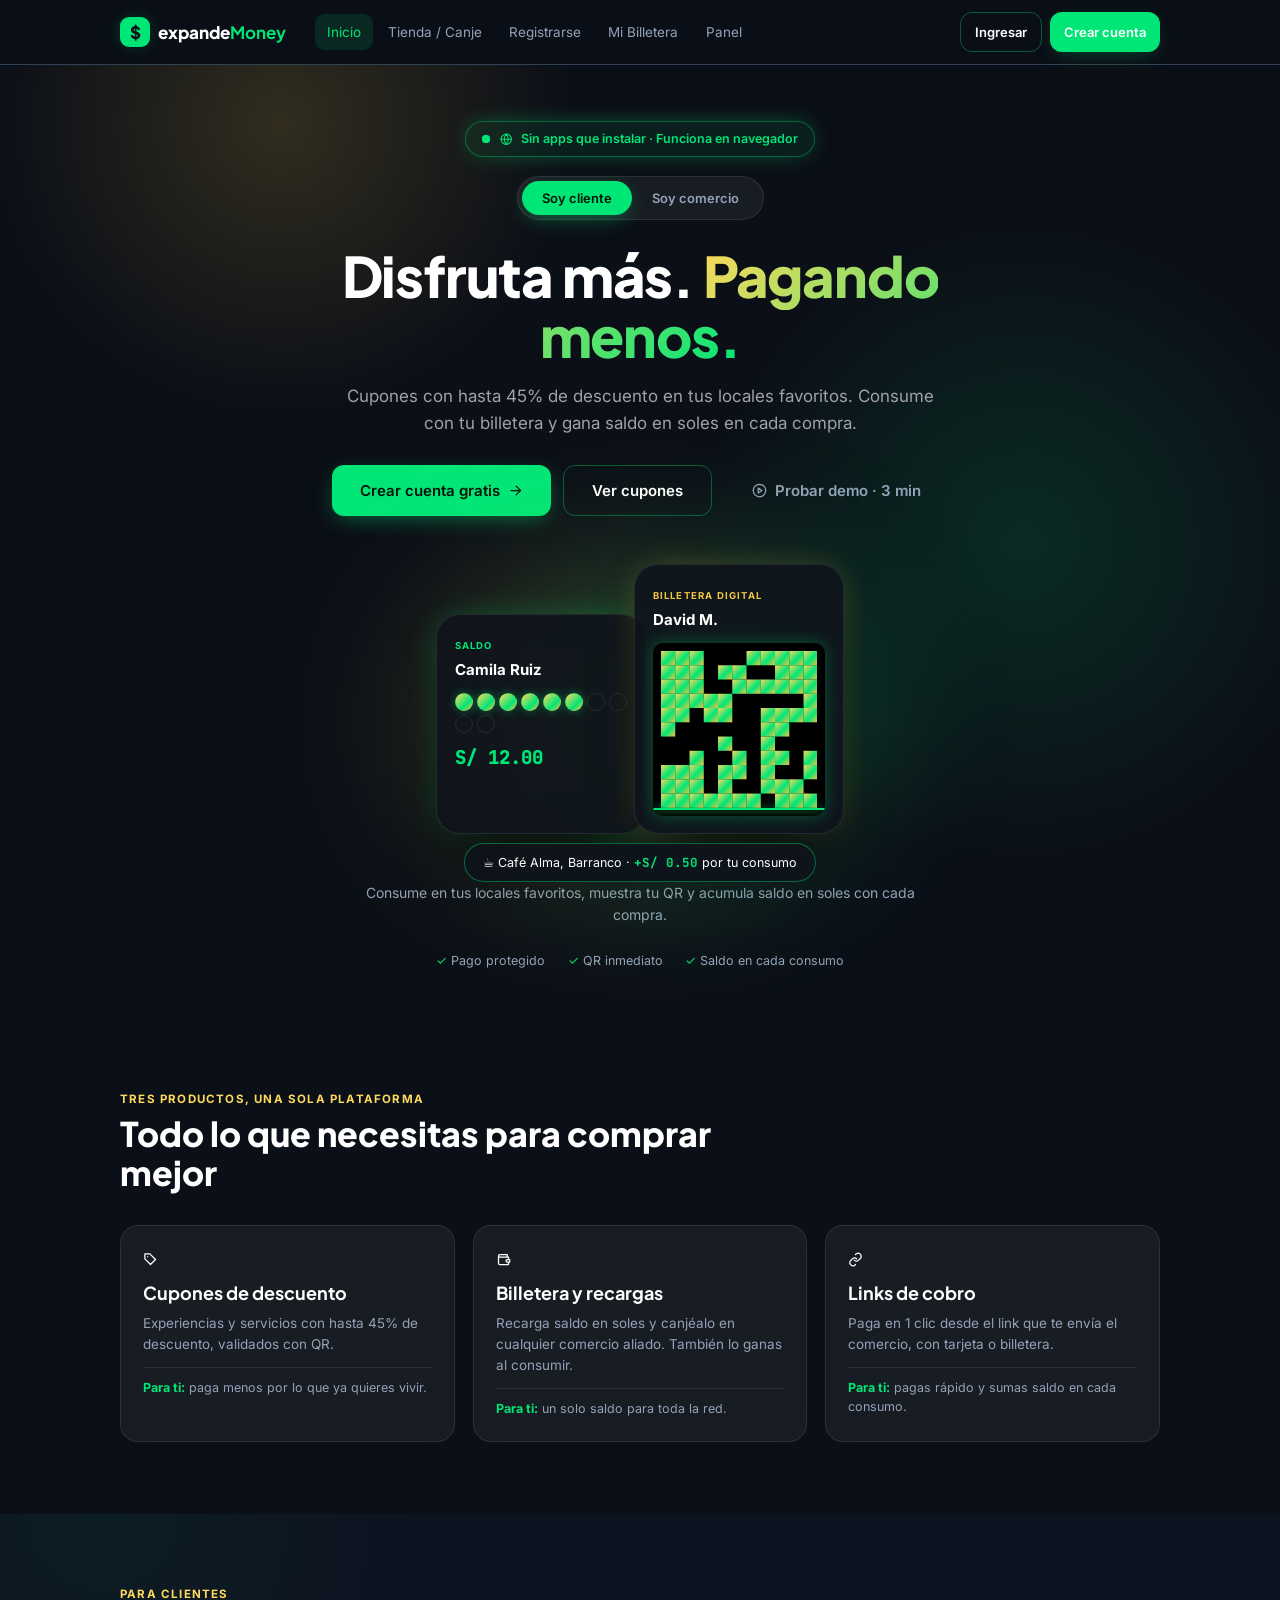
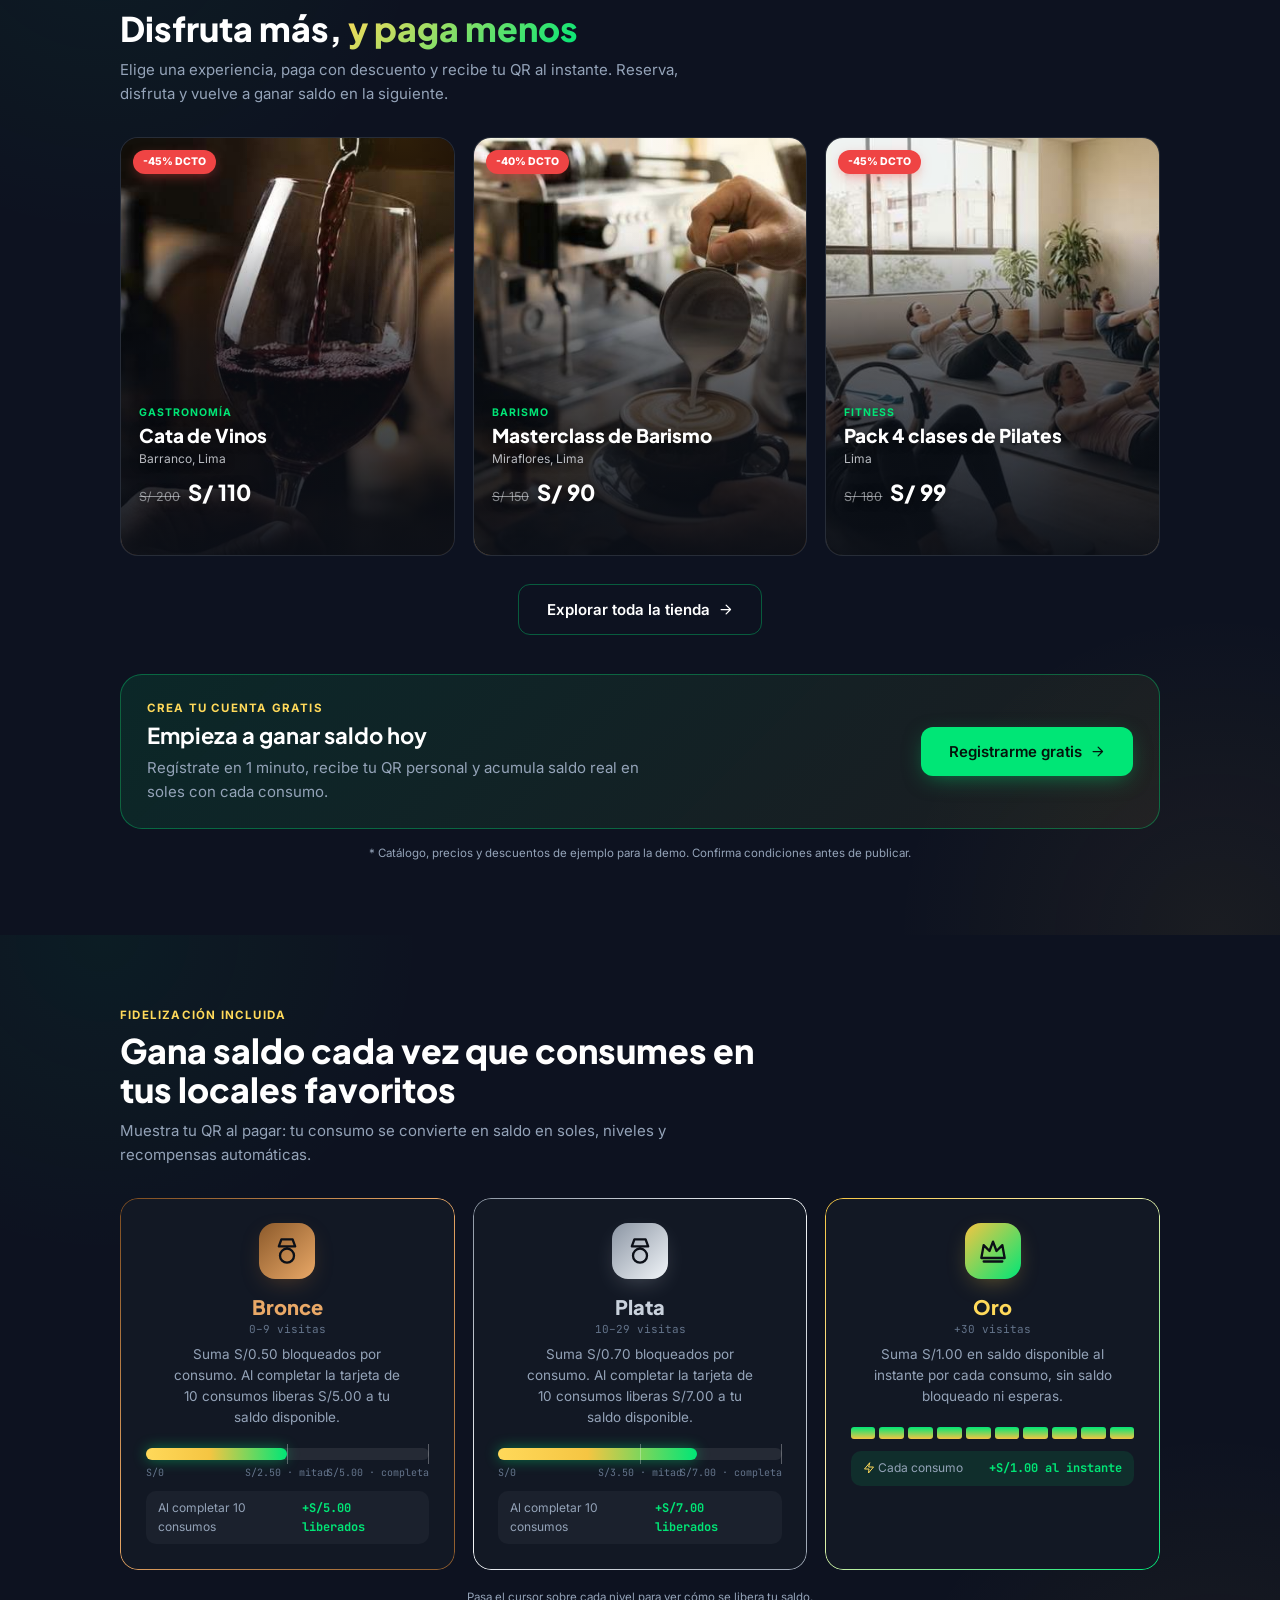
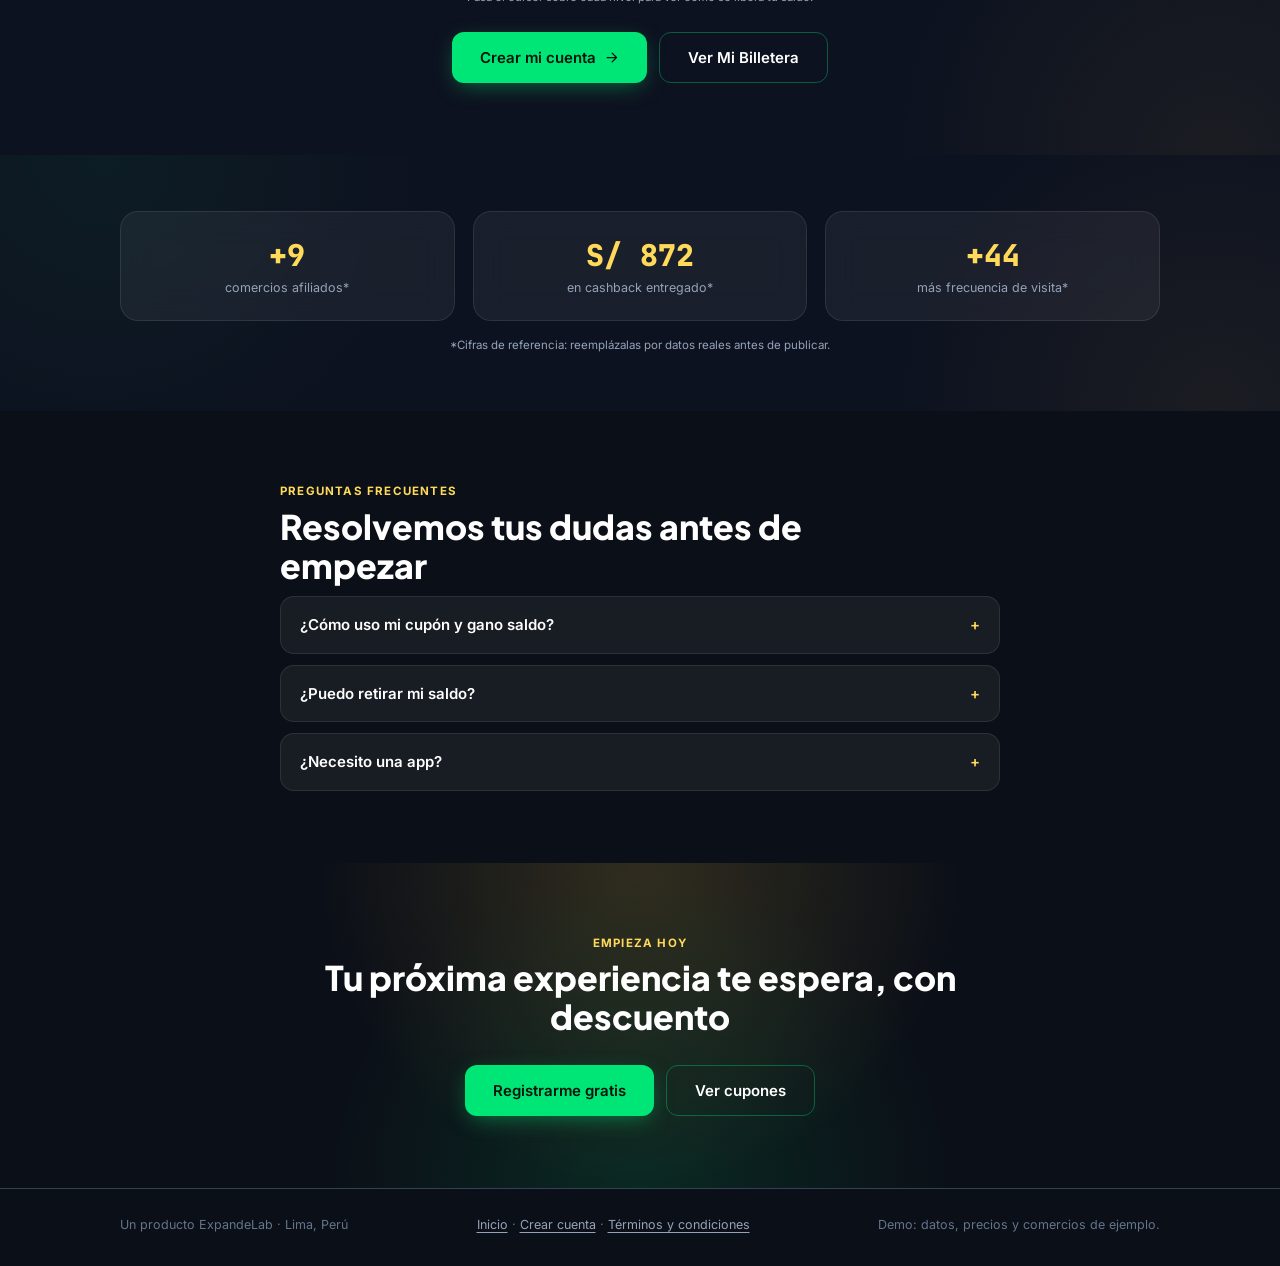
==== index.html @ 9ebb8d2f "index.html" ====
<!DOCTYPE html>
<html lang="es">
<head>
<meta charset="UTF-8"><meta name="viewport" content="width=device-width, initial-scale=1.0"><title>expandeMoney &#x2014; Plata real en soles, no puntos que se olvidan</title><meta name="description" content="Cupones con descuento, saldo real en soles y links de cobro. Crea tu cuenta gratis y funciona desde tu navegador."><meta name="theme-color" content="#0b0f17"><meta name="color-scheme" content="dark"><link rel="icon" href="data:image/svg+xml,%3Csvg xmlns=%27http://www.w3.org/2000/svg%27 viewBox=%270 0 32 32%27%3E%3Crect width=%2732%27 height=%2732%27 rx=%278%27 fill=%27%2300e676%27/%3E%3Ctext x=%2716%27 y=%2722.5%27 font-size=%2719%27 font-weight=%27800%27 text-anchor=%27middle%27 fill=%27%230b0f17%27 font-family=%27Arial,sans-serif%27%3E%24%3C/text%3E%3C/svg%3E"><link rel="preconnect" href="https://fonts.googleapis.com"><link rel="preconnect" href="https://fonts.gstatic.com" crossorigin><link href="https://fonts.googleapis.com/css2?family=Inter:wght@400;500;600;700&family=JetBrains+Mono:wght@500;700;800&family=Plus+Jakarta+Sans:wght@700;800&display=swap" rel="stylesheet"><style>/* expandeMoney \B7  estilos compartidos (tokens, navegaci\F3 n, componentes, modal) */
:root{
  --bg:#0b0f17;--bg-alt:#0d1220;--surface:#121824;--slate:#1e293b;--bd:#334155;
  --em:#00e676;--em-d:#00c764;--em-soft:rgba(0,230,118,.12);--em-glow:rgba(0,230,118,.35);
  --gold:#F5C542;--gold-b:#FFD95A;
  --text:#ffffff;--dim:#94a3b8;--faint:#64748b;--err:#ff6b6b;
  --r-md:12px;--r-lg:18px;--pill:999px;
}
*,*::before,*::after{box-sizing:border-box;margin:0;padding:0}
html{scroll-behavior:smooth;-webkit-text-size-adjust:100%}
body.em{background:var(--bg);color:var(--text);font:15px/1.55 'Inter',system-ui,sans-serif;-webkit-font-smoothing:antialiased;overflow-x:hidden;min-height:100vh}
.em a{color:inherit;text-decoration:none}
.em button{font:inherit;color:inherit}
.em h1,.em h2,.em h3{font-family:'Plus Jakarta Sans','Inter',sans-serif}
.mono{font-family:'JetBrains Mono',ui-monospace,monospace}
.wrap{max-width:1180px;margin:0 auto;padding:0 1.25rem}
.i{width:1em;height:1em;stroke:currentColor;fill:none;stroke-width:2;stroke-linecap:round;stroke-linejoin:round;vertical-align:-.14em;flex:none}
.emc{color:var(--em)}
.sr{position:absolute;width:1px;height:1px;overflow:hidden;clip:rect(0 0 0 0);white-space:nowrap}
.em :focus-visible{outline:2px solid var(--em);outline-offset:2px}

/* ===== NAV COMPARTIDA ===== */
.enav{position:sticky;top:0;z-index:40;background:rgba(11,15,23,.88);backdrop-filter:blur(14px);-webkit-backdrop-filter:blur(14px);border-bottom:1px solid var(--bd)}
.enav .wrap{display:flex;align-items:center;gap:1.2rem;min-height:64px}
.logo{display:flex;align-items:center;gap:8px;font:800 17px 'Plus Jakarta Sans',sans-serif;white-space:nowrap}
.logo i{width:30px;height:30px;border-radius:9px;background:var(--em);display:grid;place-items:center;color:var(--bg);font-style:normal;box-shadow:0 0 18px -4px var(--em-glow)}
.logo b{color:var(--em)}
.enl{display:flex;gap:.2rem;margin-left:.6rem}
.enl a{padding:8px 12px;border-radius:10px;font-size:13.5px;color:var(--dim);transition:color .2s,background .2s;white-space:nowrap}
.enl a:hover{color:var(--text);background:rgba(255,255,255,.05)}
.enl a[aria-current=page]{color:var(--em);background:var(--em-soft)}
.eauth{margin-left:auto;display:flex;align-items:center;gap:.5rem}
.walchip{display:flex;flex-direction:column;border:1px solid var(--bd);background:var(--surface);border-radius:12px;padding:4px 12px;line-height:1.15;transition:border-color .2s}
.walchip:hover{border-color:var(--em)}
.walchip small{font-size:9.5px;letter-spacing:.7px;text-transform:uppercase;color:var(--dim);font-weight:600}
.walchip b{font:800 14px 'JetBrains Mono',monospace;color:var(--em)}
.burger{display:none;width:44px;height:44px;border-radius:12px;border:1px solid var(--bd);background:var(--surface);cursor:pointer;place-items:center;color:var(--text)}
.burger .i{font-size:20px}
.eauth .btn.sm{min-height:40px;padding:8px 14px;font-size:13px}
@media(max-width:900px){
  .enav .wrap{gap:.6rem}
  .burger{display:grid;order:3}
  .eauth{order:2}
  .enl{display:none;position:absolute;left:0;right:0;top:100%;flex-direction:column;gap:.2rem;margin:0;padding:.6rem 1rem 1rem;background:rgba(11,15,23,.98);border-bottom:1px solid var(--bd)}
  .enav.open .enl{display:flex}
  .enl a{padding:14px 12px;font-size:15px;min-height:48px;display:flex;align-items:center}
}
@media(max-width:520px){.eauth a.btn{display:none}.walchip small{display:none}}

/* ===== BOTONES / FORMS ===== */
.btn{position:relative;display:inline-flex;align-items:center;justify-content:center;gap:8px;border:0;border-radius:var(--r-md);padding:12px 20px;font:600 14px 'Inter',sans-serif;cursor:pointer;transition:transform .2s,background .2s,box-shadow .2s,border-color .2s;text-align:center;min-height:46px;white-space:nowrap}
.btn-e{background:var(--em);color:#04130b;box-shadow:0 6px 22px -8px var(--em-glow)}
.btn-e:hover{background:#33ff94;transform:translateY(-1px);box-shadow:0 10px 30px -8px var(--em-glow),0 0 0 1px rgba(0,230,118,.5)}
.btn-o{background:transparent;color:var(--text);border:1px solid var(--bd)}
.btn-o:hover{border-color:var(--em);color:var(--em)}
.btn-l{background:var(--slate);color:var(--dim);border:1px dashed var(--bd)}
.btn-l:hover{color:var(--text)}
.btn[disabled]{opacity:.6;cursor:not-allowed;transform:none}
.chip{flex:none;display:inline-flex;align-items:center;gap:7px;border:1px solid var(--bd);background:var(--surface);color:var(--dim);border-radius:var(--pill);padding:9px 15px;font:600 13px 'Inter',sans-serif;cursor:pointer;transition:all .2s;min-height:40px;white-space:nowrap}
.chip:hover{color:var(--text);border-color:var(--faint)}
.chip.on{background:var(--em);border-color:var(--em);color:#04130b;box-shadow:0 0 22px -6px var(--em-glow)}
.minp{width:100%;background:rgba(255,255,255,.045);border:1px solid var(--bd);color:var(--text);border-radius:var(--r-md);padding:13px 14px;font:16px 'Inter',sans-serif;min-height:48px;transition:border-color .2s,box-shadow .2s,background .2s;color-scheme:dark}
.minp::placeholder{color:var(--faint)}
.minp:hover{border-color:var(--faint)}
.minp:focus{outline:none;border-color:var(--em);box-shadow:0 0 0 3px rgba(0,230,118,.16);background:rgba(255,255,255,.07)}
select.minp{appearance:none;-webkit-appearance:none;padding-right:30px;background-image:linear-gradient(45deg,transparent 50%,var(--dim) 50%),linear-gradient(135deg,var(--dim) 50%,transparent 50%);background-position:calc(100% - 17px) 20px,calc(100% - 12px) 20px;background-size:5px 5px;background-repeat:no-repeat}
select.minp option{background:#121824;color:#fff}
input[type=date].minp{display:block;min-width:0;text-align:left;appearance:none;-webkit-appearance:none}
.fl{display:grid;gap:6px;margin-top:.9rem}.fl>label,.fl>.lb{font-size:12.5px;font-weight:600}
.fl>label i,.fl>.lb i{font-style:normal;color:var(--faint);font-weight:500}
.fl.bad .minp{border-color:var(--err);box-shadow:0 0 0 3px rgba(255,107,107,.12)}
.fl.ok .minp{border-color:rgba(0,230,118,.5)}
.err{display:none;color:var(--err);font-size:12px}.fl.bad .err{display:block}
.hintx{font-size:12px;color:var(--faint)}.hintx b{color:var(--em);font-family:'JetBrains Mono',monospace}
.fl.bad .hintx{display:none}
.ph{display:grid;grid-template-columns:auto 1fr;gap:8px}
.pre{display:flex;align-items:center;padding:0 13px;border:1px solid var(--bd);border-radius:var(--r-md);background:rgba(255,255,255,.03);color:var(--dim);font:600 14px 'JetBrains Mono',monospace;min-height:48px}
.docrow{display:grid;grid-template-columns:132px 1fr;gap:8px}
.ferr{color:var(--err);font-size:12.5px;min-height:18px;margin-top:6px}
.chk{display:flex;gap:10px;align-items:flex-start;font-size:12.5px;color:var(--dim);cursor:pointer;margin-top:1rem}
.chk input{appearance:none;-webkit-appearance:none;flex:none;width:22px;height:22px;border:1px solid var(--faint);border-radius:6px;background:rgba(255,255,255,.04);display:grid;place-items:center;cursor:pointer;transition:all .2s}
.chk input:checked{background:var(--em);border-color:var(--em)}
.chk input:checked::after{content:"";width:5px;height:10px;border:solid #04130b;border-width:0 2px 2px 0;transform:rotate(45deg) translate(-1px,-1px)}
.fl.bad .chk{color:var(--err)}
.lnk{color:var(--em);text-decoration:underline;text-underline-offset:2px;background:none;border:0;cursor:pointer;font:inherit}
.fine{font-size:11.5px;color:var(--faint);text-align:center;margin-top:.7rem}
.draft{font-size:11.5px;color:#fcd34d;border:1px solid rgba(252,211,77,.35);border-radius:10px;padding:7px 10px;margin-top:.5rem;background:rgba(252,211,77,.06)}

/* ===== OVERLAY / MODAL / TOAST ===== */
.scrim{position:fixed;inset:0;background:rgba(5,8,13,.72);backdrop-filter:blur(3px);-webkit-backdrop-filter:blur(3px);z-index:50;opacity:0;pointer-events:none;transition:opacity .25s}
.scrim.on{opacity:1;pointer-events:auto}
.modal{position:fixed;left:50%;top:50%;transform:translate(-50%,-46%) scale(.97);width:min(480px,calc(100vw - 24px));max-height:calc(100vh - 24px);overflow-y:auto;background:var(--surface);border:1px solid var(--bd);border-radius:22px;z-index:70;opacity:0;pointer-events:none;transition:all .28s cubic-bezier(.2,.9,.3,1);box-shadow:0 40px 90px -30px #000,0 0 70px -34px var(--em-glow);color:var(--text)}
.modal.on{opacity:1;pointer-events:auto;transform:translate(-50%,-50%)}
.mh{display:flex;gap:12px;align-items:flex-start;padding:1.2rem 1.3rem .6rem}
.mh h2{font-size:19px;line-height:1.25}.mh small{color:var(--dim);font-size:12.5px;display:block;margin-top:3px}
.mh .x{margin-left:auto;flex:none}
.mb{padding:.4rem 1.3rem 1.3rem}.mb>.btn{width:100%;margin-top:1rem}
.x{width:40px;height:40px;border-radius:50%;border:1px solid var(--bd);background:var(--slate);color:var(--dim);display:grid;place-items:center;cursor:pointer;font-size:18px}
.x:hover{color:var(--text);border-color:var(--faint)}
.sum{border:1px solid var(--bd);border-radius:14px;overflow:hidden;margin-top:.6rem}
.sum div{display:flex;justify-content:space-between;gap:1rem;padding:10px 14px;font-size:14px;color:var(--dim)}
.sum div+div{border-top:1px solid var(--bd)}
.sum b{color:var(--text);font-family:'JetBrains Mono',monospace;font-weight:700}
.sum .save,.sum .save b{color:var(--em)}
.sum .tot{background:var(--em-soft);color:var(--text);font-weight:600}
.nb{display:flex;gap:10px;align-items:flex-start;border:1px solid rgba(0,230,118,.3);background:var(--em-soft);border-radius:12px;padding:10px 12px;font-size:12.5px;color:var(--dim);margin-top:.4rem}
.nb .i{color:var(--em);font-size:17px;margin-top:1px}.nb b{color:var(--text)}
.amts{display:grid;grid-template-columns:repeat(4,1fr);gap:.5rem;margin-top:.5rem}
.amts button{border:1px solid var(--bd);background:var(--bg);color:var(--text);border-radius:var(--r-md);padding:11px 4px;font:700 14px 'JetBrains Mono',monospace;cursor:pointer;min-height:46px;transition:all .2s}
.amts button:hover{border-color:var(--faint)}
.amts button.on{border-color:var(--em);background:var(--em-soft);color:var(--em);box-shadow:0 0 20px -8px var(--em-glow)}
.pms{display:grid;gap:.5rem;margin-top:.5rem}
.pm{display:flex;align-items:center;gap:12px;border:1px solid var(--bd);background:var(--bg);border-radius:var(--r-md);padding:11px 14px;cursor:pointer;font-size:14px;min-height:48px;transition:border-color .2s}
.pm:hover{border-color:var(--faint)}.pm:has(input:checked){border-color:var(--em);background:var(--em-soft)}
.pm input{accent-color:var(--em);width:18px;height:18px}.pm small{display:block;color:var(--dim);font-size:11.5px}
.tc{max-height:46vh;overflow-y:auto;border:1px solid var(--bd);border-radius:14px;padding:.2rem 1rem 1rem;background:var(--bg);margin-top:.5rem;-webkit-overflow-scrolling:touch;overscroll-behavior:contain}
.tc h3{font-size:14px;margin-top:1rem}.tc p{font-size:13px;color:var(--dim);margin-top:4px;line-height:1.55}
.okv{text-align:center}
.okv .ck{width:56px;height:56px;border-radius:50%;background:var(--em);color:#04130b;display:grid;place-items:center;margin:.4rem auto 10px;font-size:28px;box-shadow:0 0 0 9px rgba(0,230,118,.12),0 0 40px -6px var(--em-glow)}
.okv .qq{width:150px;height:150px;background:#fff;border-radius:14px;padding:9px;margin:1rem auto .4rem}.okv .qq svg{width:100%;height:100%;display:block}
.okv .code{font:800 17px 'JetBrains Mono',monospace;letter-spacing:1.5px;color:var(--em)}
.okv .two{display:grid;grid-template-columns:1fr 1fr;gap:.6rem;margin-top:1rem}.okv .two .btn{margin-top:0;width:100%}
#toast{position:fixed;left:50%;bottom:calc(20px + env(safe-area-inset-bottom));transform:translate(-50%,30px);opacity:0;pointer-events:none;z-index:90;background:var(--surface);border:1px solid rgba(0,230,118,.45);border-radius:18px;padding:11px 18px;font-size:13px;width:max-content;max-width:calc(100vw - 32px);transition:all .3s;text-align:center;box-shadow:0 10px 40px -10px rgba(0,0,0,.8),0 0 30px -12px var(--em-glow);color:var(--text)}
#toast.show{opacity:1;transform:translate(-50%,0)}
#tip{position:fixed;z-index:95;pointer-events:none;background:#0b0f17;border:1px solid var(--bd);border-radius:10px;padding:8px 11px;font-size:12px;color:var(--dim);max-width:240px;opacity:0;transition:opacity .15s;box-shadow:0 10px 30px -10px #000}
#tip.on{opacity:1}
.efoot{border-top:1px solid var(--bd);padding:1.6rem 0 2rem;color:var(--faint);font-size:12.5px}
.efoot .wrap{display:flex;justify-content:space-between;gap:1rem;flex-wrap:wrap}
.efoot a{color:var(--dim);text-decoration:underline;text-underline-offset:3px}.efoot a:hover{color:var(--em)}
.bump{animation:bump .5s}@keyframes bump{40%{transform:scale(1.12)}}
@media(max-width:560px){
  .wrap{padding:0 1rem}
  .modal{top:auto;bottom:0;left:0;width:100%;max-height:92dvh;border-radius:22px 22px 0 0;transform:translateY(40px)}.modal.on{transform:none}
  #toast{bottom:auto;top:calc(14px + env(safe-area-inset-top));transform:translate(-50%,-30px)}#toast.show{transform:translate(-50%,0)}
  .okv .two{grid-template-columns:1fr}
}
@media(prefers-reduced-motion:reduce){*,*::before,*::after{animation:none!important;transition:none!important}html{scroll-behavior:auto}}
</style>
<script>document.documentElement.className+=" js";addEventListener("error",function(){document.documentElement.classList.remove("js")});</script>
<noscript><style>.rv{opacity:1!important;transform:none!important}.pfill[data-w="50"]{width:50%}.pfill[data-w="70"]{width:70%}.ticks i{transform:none!important}</style></noscript>
<style>
:root{--card:rgba(255,255,255,.055);--line:rgba(255,255,255,.09);--grad:linear-gradient(135deg,var(--gold-b),var(--em));--amber:#fcd34d;--bronze:#E9A867;--silver:#C9D1DC}
body.lp .wrap{max-width:1080px}
.alt{background:radial-gradient(520px circle at 8% 0,rgba(0,230,118,.05),transparent 62%),radial-gradient(520px circle at 95% 100%,rgba(245,197,66,.06),transparent 62%),var(--bg-alt)}
.eyebrow{font-size:11.5px;letter-spacing:1.2px;text-transform:uppercase;color:var(--gold-b);font-weight:700}
h2{font-size:clamp(25px,3.4vw,34px);line-height:1.15;margin-top:6px;max-width:640px;font-weight:800}
.sub{color:var(--dim);margin-top:10px;max-width:600px}
.tg{background:var(--grad);-webkit-background-clip:text;background-clip:text;-webkit-text-fill-color:transparent}
.i{width:1em;height:1em;stroke:currentColor;fill:none;stroke-width:2;stroke-linecap:round;stroke-linejoin:round;vertical-align:-.14em;flex:none}
.hide-c,.hide-m{}
body[data-aud="c"] .m-only,body[data-aud="m"] .c-only{display:none!important}
/* hero */
.hero{padding:3.5rem 0 3rem;text-align:center;background:radial-gradient(480px circle at 22% 6%,rgba(245,197,66,.16),transparent 60%),radial-gradient(540px circle at 80% 50%,rgba(0,230,118,.13),transparent 60%);overflow:hidden}
.dyn{display:inline-flex;align-items:center;gap:10px;height:36px;padding:0 16px;border:1px solid rgba(0,230,118,.35);background:rgba(0,230,118,.08);border-radius:var(--pill);color:var(--em);font-size:12.5px;font-weight:600;margin-bottom:1.2rem;box-shadow:0 0 24px -8px rgba(0,230,118,.6);overflow:hidden}
.dyn span.t{display:inline-flex;align-items:center;gap:8px;transition:transform .3s,opacity .3s}
.dyn span.t.out{transform:translateY(-12px);opacity:0}
.dot{position:relative;width:8px;height:8px;border-radius:50%;background:var(--em);flex:none}
.dot::after{content:"";position:absolute;inset:0;border-radius:50%;background:var(--em);animation:ping 1.8s cubic-bezier(0,0,.2,1) infinite}
@keyframes ping{0%{transform:scale(1);opacity:.7}100%{transform:scale(2.4);opacity:0}}
.seg{position:relative;display:inline-flex;background:var(--card);border:1px solid var(--line);border-radius:var(--pill);padding:4px;margin-bottom:1.6rem}
.seg button{position:relative;z-index:1;border:0;background:none;color:var(--dim);font:600 13px 'Inter',sans-serif;padding:9px 20px;border-radius:var(--pill);cursor:pointer;transition:color .2s}
.seg button.on{color:#1A1400}
.seg .pill{position:absolute;z-index:0;top:4px;bottom:4px;left:4px;border-radius:var(--pill);background:var(--gold);box-shadow:0 6px 22px -6px rgba(245,197,66,.5);transition:transform .35s cubic-bezier(.2,.9,.3,1),width .35s}
h1{font-size:clamp(34px,5.4vw,56px);line-height:1.07;letter-spacing:-1.2px;max-width:780px;margin:0 auto;font-weight:800}
.hero .lead{color:#A1A1AA;max-width:600px;margin:1.1rem auto 0;font-size:17px}
.swap{transition:opacity .25s,transform .25s}.swap.out{opacity:0;transform:translateY(8px)}
.cta{display:flex;gap:12px;justify-content:center;flex-wrap:wrap;margin-top:1.8rem}
.vis{position:relative;display:flex;justify-content:center;margin-top:3rem;padding-bottom:3rem}
.amb{position:absolute;left:50%;top:6px;width:420px;height:300px;margin-left:-210px;border-radius:50%;filter:blur(80px);background:conic-gradient(from 90deg,rgba(0,230,118,.35),rgba(245,197,66,.25),rgba(0,230,118,.35));animation:spin 28s linear infinite}
@keyframes spin{to{transform:rotate(360deg)}}
.mk{position:relative;z-index:1;width:210px;background:rgba(15,20,28,.9);border:1px solid var(--line);border-radius:24px;padding:1.1rem;text-align:left;animation:flt 7s ease-in-out infinite}
.mk.b{--rot:-4deg;margin-top:50px;margin-right:-12px;box-shadow:0 30px 60px -20px #000,0 0 34px -8px rgba(0,230,118,.4)}
.mk.a{--rot:4deg;animation-delay:.6s;box-shadow:0 30px 60px -20px #000,0 0 34px -8px rgba(245,197,66,.35)}
@keyframes flt{0%,100%{transform:translateY(0) rotate(var(--rot))}50%{transform:translateY(-9px) rotate(var(--rot))}}
.mk small{font-size:9.5px;letter-spacing:1.2px;font-weight:700;color:var(--em);text-transform:uppercase}.mk.a small{color:var(--gold)}
.mk>b{display:block;font-size:15px;margin-top:2px}
.dots{display:flex;gap:4px;flex-wrap:wrap;margin-top:12px}
.dots i{width:18px;height:18px;border-radius:50%;border:1px solid var(--line);transform:scale(0);animation:pop .4s forwards}
.dots i.on{background:linear-gradient(135deg,var(--gold-b),var(--em) 65%,var(--gold));border-color:transparent;box-shadow:0 0 10px rgba(0,230,118,.4)}
@keyframes pop{to{transform:scale(1)}}
.bal{margin-top:12px;font:800 19px 'JetBrains Mono',monospace;color:var(--em)}
.qrbox{position:relative;aspect-ratio:1;background:#000;border-radius:10px;margin-top:12px;padding:8px;box-shadow:0 0 16px rgba(0,230,118,.3);overflow:hidden}
.qrbox svg{width:100%;height:100%;display:block}
.scan{position:absolute;left:0;right:0;height:2px;background:var(--em);box-shadow:0 0 10px var(--em);animation:scanl 3.2s ease-in-out infinite}
@keyframes scanl{0%,100%{top:6%}50%{top:92%}}
.pill-n{position:absolute;z-index:3;bottom:0;left:50%;transform:translateX(-50%);background:rgba(15,20,28,.96);border:1px solid rgba(0,230,118,.4);border-radius:var(--pill);padding:9px 18px;font-size:12.5px;white-space:nowrap;animation:glow 3s ease-in-out infinite}
@keyframes glow{50%{box-shadow:0 0 22px rgba(0,230,118,.45)}}
.chips{display:flex;gap:.5rem 1.4rem;justify-content:center;flex-wrap:wrap;margin-top:1.6rem;font-size:12.5px;color:var(--dim)}
.chips span::before{content:"\2713  ";color:var(--em)}
.caption{max-width:560px;margin:0 auto;color:var(--dim);font-size:14px}
@media(max-width:560px){.mk{width:160px}.pill-n{font-size:11px;padding:8px 12px}}
/* cards */
.g3,.g4,.g2{display:grid;gap:1.1rem;margin-top:2rem}
.g3{grid-template-columns:repeat(3,1fr)}.g4{grid-template-columns:repeat(4,1fr)}.g2{grid-template-columns:1fr 1fr;align-items:start}
@media(max-width:860px){.g3,.g4{grid-template-columns:1fr 1fr}.g2{grid-template-columns:1fr}}
@media(max-width:560px){.g3,.g4{grid-template-columns:1fr}}
.card{background:var(--card);border:1px solid var(--line);border-radius:var(--r-lg);padding:1.4rem;backdrop-filter:blur(16px);-webkit-backdrop-filter:blur(16px);transition:border-color .25s,transform .25s,box-shadow .25s}
a.card:hover,.card.hv:hover{border-color:rgba(0,230,118,.3);transform:translateY(-3px);box-shadow:0 18px 40px -22px rgba(0,230,118,.4)}
.card .ic{font-size:26px;color:var(--gold-b);display:block;margin-bottom:4px}
.card h3{font-size:18px;margin:8px 0 6px}.card p{color:var(--dim);font-size:13.5px}
.wb{margin-top:12px;font-size:12.5px;border-top:1px solid var(--line);padding-top:10px;color:var(--dim)}.wb b{color:var(--em)}.wb b.m{color:var(--gold-b)}
.stat{text-align:center}.stat b{display:block;font:800 30px 'JetBrains Mono',monospace;color:var(--gold-b)}.stat span{font-size:12.5px;color:var(--dim)}
.note{max-width:560px;margin:1rem auto 0;color:var(--dim);font-size:11.5px;text-align:center}
/* tiers */
.tier{position:relative;overflow:hidden;background:var(--surface);border-radius:var(--r-lg);padding:1.6rem;text-align:center;transition:transform .3s,box-shadow .3s;outline:none}
.tier::before{content:"";position:absolute;inset:0;border-radius:inherit;padding:1px;background:var(--ring);-webkit-mask:linear-gradient(#000 0 0) content-box,linear-gradient(#000 0 0);-webkit-mask-composite:xor;mask-composite:exclude;pointer-events:none}
.tier::after{content:"";position:absolute;inset:0;background:radial-gradient(220px circle at var(--mx,50%) var(--my,0),var(--glow),transparent 70%);opacity:0;transition:opacity .3s;pointer-events:none}
.tier:hover,.tier:focus-visible{transform:translateY(-6px);box-shadow:0 18px 50px -18px var(--glow),0 0 28px -8px var(--glow)}
.tier:hover::after,.tier:focus-visible::after{opacity:1}
.tier>*{position:relative;z-index:1}
.tier .medal{width:56px;height:56px;border-radius:16px;margin:0 auto;display:grid;place-items:center;font-size:28px;color:#0b0f17;background:var(--chip);box-shadow:0 8px 24px -8px var(--glow)}
.tier h3{font-size:20px;margin-top:12px;font-weight:800}
.tier .rng{font:11px 'JetBrains Mono',monospace;color:var(--faint)}
.tier p{max-width:240px;margin:8px auto 0;font-size:13.5px;color:var(--dim)}
.tier .pw{margin-top:20px;text-align:left}
.tier .rw{display:flex;justify-content:space-between;align-items:center;margin-top:12px;background:rgba(255,255,255,.04);border-radius:10px;padding:8px 12px;font-size:12px;color:var(--dim)}.tier .rw b{font-family:'JetBrains Mono',monospace;color:var(--em)}
.bronce{--ring:linear-gradient(135deg,#7a4a1f,#E9A867 45%,#8c5a2b);--glow:rgba(205,127,50,.38);--chip:linear-gradient(135deg,#8c5a2b,#E9A867)}.bronce h3{color:var(--bronze)}
.plata{--ring:linear-gradient(135deg,#8b95a3,#F8FAFC 45%,#9aa4b2);--glow:rgba(226,232,240,.3);--chip:linear-gradient(135deg,#8b95a3,#F1F5F9)}.plata h3{color:var(--silver)}
.oro{--ring:linear-gradient(135deg,#F5C542,#FFF2B0 40%,#00e676);--glow:rgba(245,197,66,.42);--chip:linear-gradient(135deg,#F5C542,#00e676)}.oro h3{color:var(--gold-b)}
.oro .rw{background:rgba(0,230,118,.1)}
.ticks{display:flex;gap:4px}.ticks i{flex:1;height:12px;border-radius:3px;background:linear-gradient(0deg,var(--gold),var(--em));transform-origin:bottom;transition:transform .4s}
.js .ticks i{transform:scaleY(0)}
.js .in .ticks i{transform:scaleY(1)}

/* progress */
.pbar{position:relative;height:12px;border-radius:99px;background:rgba(255,255,255,.08)}
.pfill{position:relative;height:100%;width:0;border-radius:99px;overflow:hidden;background:linear-gradient(90deg,var(--gold-b),var(--gold) 45%,var(--em));box-shadow:0 0 14px rgba(0,230,118,.45);transition:width 1s cubic-bezier(.2,.9,.3,1)}
.pfill::after{content:"";position:absolute;inset:0;background:linear-gradient(100deg,transparent,rgba(255,255,255,.4),transparent);transform:translateX(-100%);animation:shim 2.2s infinite}
@keyframes shim{to{transform:translateX(100%)}}
.pbar .m1,.pbar .m2{position:absolute;top:50%;width:1px;height:20px;margin-top:-10px;background:rgba(255,255,255,.3)}.pbar .m1{left:50%}.pbar .m2{right:0}
.plab{display:flex;justify-content:space-between;position:relative;margin-top:6px;font:10px 'JetBrains Mono',monospace;color:var(--faint)}
.plab span:nth-child(2){position:absolute;left:50%;transform:translateX(-50%)}
/* faq */
details{border:1px solid var(--line);border-radius:14px;padding:1rem 1.2rem;margin-top:.7rem;background:var(--card)}
summary{cursor:pointer;font-weight:600;list-style:none}summary::-webkit-details-marker{display:none}
summary::after{content:"+";float:right;color:var(--gold-b);transition:transform .25s;display:inline-block}details[open] summary::after{transform:rotate(45deg)}
details p{color:var(--dim);margin-top:8px;font-size:14px}
.final{text-align:center;background:radial-gradient(520px circle at 50% 0,rgba(245,197,66,.16),transparent 62%),radial-gradient(520px circle at 50% 100%,rgba(0,230,118,.12),transparent 62%)}
.final h2{margin-left:auto;margin-right:auto}
/* ===== Cursor glow dorado tenue ===== */
#glow{position:fixed;left:0;top:0;width:460px;height:460px;margin:-230px 0 0 -230px;border-radius:50%;pointer-events:none;z-index:50;background:radial-gradient(circle,rgba(245,197,66,.11) 0%,rgba(245,197,66,.045) 38%,transparent 68%);mix-blend-mode:screen;opacity:0;transition:opacity .45s;will-change:transform}
#glow.on{opacity:1}
@media(pointer:coarse){#glow{width:280px;height:280px;margin:-140px 0 0 -140px;background:radial-gradient(circle,rgba(245,197,66,.16) 0%,rgba(245,197,66,.06) 40%,transparent 70%)}}
/* ===== Destacados (clientes) ===== */
.feat{display:grid;grid-template-columns:repeat(3,1fr);gap:1.1rem;margin-top:2rem}
.fcard{position:relative;display:block;width:100%;aspect-ratio:4/5;padding:0;border:1px solid var(--line);border-radius:var(--r-lg);overflow:hidden;cursor:pointer;background:var(--surface);color:var(--text);text-align:left;font:inherit;isolation:isolate;transition:transform .35s cubic-bezier(.2,.9,.3,1),border-color .3s,box-shadow .35s}
.fcard img{position:absolute;inset:0;width:100%;height:100%;object-fit:cover;z-index:-2;transition:transform .7s cubic-bezier(.2,.9,.3,1)}
.fcard::before{content:"";position:absolute;inset:0;z-index:-1;background:linear-gradient(180deg,rgba(11,15,23,0) 22%,rgba(11,15,23,.62) 50%,rgba(11,15,23,.96) 100%)}
.fcard::after{content:"";position:absolute;inset:0;z-index:-1;background:radial-gradient(240px circle at 85% 0,rgba(245,197,66,.18),transparent 70%);opacity:.8}
.fcard:hover{transform:translateY(-5px);border-color:rgba(245,197,66,.45);box-shadow:0 22px 50px -22px rgba(245,197,66,.45),0 0 30px -12px rgba(0,230,118,.4)}
.fcard:hover img{transform:scale(1.06)}
.fbd{position:absolute;top:12px;left:12px;background:#ef4444;color:#fff;font-size:10.5px;font-weight:800;border-radius:var(--pill);padding:4px 10px;box-shadow:0 4px 14px -4px rgba(239,68,68,.6)}
.fcap{text-shadow:0 1px 10px rgba(0,0,0,.55);position:absolute;left:0;right:0;bottom:0;padding:1.1rem 1.15rem 1.15rem;display:flex;flex-direction:column;gap:3px}
.fcap small{color:var(--em);font-size:10.5px;font-weight:700;letter-spacing:1px;text-transform:uppercase}
.fcap strong{font:800 19px/1.2 'Plus Jakarta Sans',sans-serif}
.fcap .fm{font-size:12px;color:rgba(234,237,243,.78)}
.fcap .fp{display:flex;align-items:baseline;gap:8px;margin-top:6px}.fcap .fp s{color:rgba(234,237,243,.55);font-size:12.5px}.fcap .fp b{font:800 22px 'Plus Jakarta Sans',sans-serif;color:#fff}
.fcta{display:inline-flex;align-items:center;gap:6px;margin-top:8px;font-size:12.5px;font-weight:700;color:var(--gold-b);opacity:0;transform:translateY(6px);transition:opacity .3s,transform .3s}
.fcard:hover .fcta,.fcard:focus-visible .fcta{opacity:1;transform:none}
.fcard:focus-visible{outline:2px solid rgba(0,230,118,.7);outline-offset:3px}
.explore{display:flex;justify-content:center;margin-top:1.8rem}
.explore .btn .i{transition:transform .3s}.explore .btn[aria-expanded="true"] .i{transform:rotate(180deg)}
.more{display:grid;grid-template-rows:0fr;opacity:0;visibility:hidden;transition:grid-template-rows .55s cubic-bezier(.2,.9,.3,1),opacity .4s,visibility 0s .55s}
.more.open{grid-template-rows:1fr;opacity:1;visibility:visible;transition:grid-template-rows .55s cubic-bezier(.2,.9,.3,1),opacity .5s .08s,visibility 0s}
.more>div{overflow:hidden;min-height:0}
@media(max-width:860px){.feat{grid-template-columns:1fr 1fr}.feat .fcard:last-child{grid-column:1/-1;aspect-ratio:16/9}}
@media(max-width:560px){.feat{grid-template-columns:1fr}.fcard,.feat .fcard:last-child{aspect-ratio:4/3.4}.fcap strong{font-size:18px}}
@media(hover:none){.fcta{opacity:1;transform:none}.fcard:hover{transform:none;box-shadow:none}.fcard:hover img{transform:none}.fcard:active{transform:scale(.985)}}
/* reveal */
.js .rv{opacity:0;transform:translateY(22px);transition:opacity .6s cubic-bezier(.16,1,.3,1),transform .6s cubic-bezier(.16,1,.3,1)}.js .rv.in{opacity:1;transform:none}
@media(prefers-reduced-motion:reduce){*,*::before,*::after{animation-duration:.001ms!important;animation-iteration-count:1!important;transition-duration:.001ms!important}.rv{opacity:1;transform:none}}
/* botones de la landing (emerald como primario) */
.lp .btn{position:relative;overflow:hidden;display:inline-flex;align-items:center;justify-content:center;gap:8px;border:0;border-radius:var(--r-md);padding:12px 22px;font:600 14px 'Inter',sans-serif;cursor:pointer;transition:transform .2s,background .2s,box-shadow .2s;text-align:center;min-height:0}
.lp .btn:active{transform:scale(.97)}
.lp .btn-p{background:var(--em);color:#04130b;box-shadow:0 6px 22px -6px rgba(0,230,118,.5)}
.lp .btn-p::before{content:"";position:absolute;inset:0;background:linear-gradient(100deg,transparent,rgba(255,255,255,.45),transparent);transform:translateX(-120%);transition:transform .7s}
.lp .btn-p:hover{background:#33ee91;transform:translateY(-2px);box-shadow:0 10px 30px -6px rgba(0,230,118,.65)}
.lp .btn-p:hover::before{transform:translateX(120%)}
.lp .btn-o{background:transparent;border:1px solid rgba(0,230,118,.35);color:var(--text)}
.lp .btn-o:hover{background:rgba(0,230,118,.08);border-color:rgba(0,230,118,.7);transform:translateY(-2px)}
.lp .btn-g{background:transparent;color:var(--dim)}.lp .btn-g:hover{color:#fff;background:rgba(255,255,255,.05)}
.lp .btn-lg{padding:15px 28px;font-size:15px}
.seg .pill{background:var(--em)!important;box-shadow:0 6px 22px -6px rgba(0,230,118,.5)!important}.seg button.on{color:#04130b}
section{padding:4.5rem 0;scroll-margin-top:72px}
details{border:1px solid var(--line);border-radius:14px;padding:1rem 1.2rem;margin-top:.7rem;background:var(--card)}
.fcard .fcta{color:var(--em)}
.tcard{display:flex;flex-direction:column;gap:6px}.tcard .ic{margin-bottom:0}
.g2b{display:grid;grid-template-columns:1fr 1fr;gap:1.1rem;margin-top:2rem}
@media(max-width:700px){.g2b{grid-template-columns:1fr}section{padding:3.25rem 0}}
.reg{display:flex;gap:1rem;align-items:center;justify-content:space-between;flex-wrap:wrap;border:1px solid rgba(0,230,118,.35);background:linear-gradient(135deg,rgba(0,230,118,.10),rgba(245,197,66,.06));border-radius:22px;padding:1.6rem;margin-top:2.4rem}
.reg h3{font-size:22px;margin-bottom:4px}.reg p{color:var(--dim);max-width:520px}
</style>
</head>
<body class="em lp" data-aud="c">
<svg width="0" height="0" style="position:absolute" aria-hidden="true"><defs><symbol id="i-lock" viewBox="0 0 24 24"><rect x="3" y="11" width="18" height="11" rx="2"/><path d="M7 11V7a5 5 0 0110 0v4"/></symbol><symbol id="i-unlock" viewBox="0 0 24 24"><rect x="3" y="11" width="18" height="11" rx="2"/><path d="M7 11V7a5 5 0 019.9-1"/></symbol><symbol id="i-qr" viewBox="0 0 24 24"><rect x="3" y="3" width="7" height="7" rx="1"/><rect x="14" y="3" width="7" height="7" rx="1"/><rect x="3" y="14" width="7" height="7" rx="1"/><path d="M14 14h3v3h-3zM20 14v3M14 20h3M20 20h1"/></symbol><symbol id="i-search" viewBox="0 0 24 24"><circle cx="11" cy="11" r="7"/><path d="M21 21l-4.3-4.3"/></symbol><symbol id="i-info" viewBox="0 0 24 24"><circle cx="12" cy="12" r="10"/><path d="M12 16v-4M12 8h.01"/></symbol><symbol id="i-store" viewBox="0 0 24 24"><path d="M3 9l1-5h16l1 5M3 9v11h18V9M3 9a3 3 0 006 0 3 3 0 006 0 3 3 0 006 0M9 20v-6h6v6"/></symbol><symbol id="i-wallet" viewBox="0 0 24 24"><path d="M20 12V8H6a2 2 0 010-4h12v4M4 6v12a2 2 0 002 2h14v-4M18 12a2 2 0 000 4h4v-4z"/></symbol><symbol id="i-crown" viewBox="0 0 24 24"><path d="M2 18l2-11 5 5 3-8 3 8 5-5 2 11zM4 21h16"/></symbol><symbol id="i-medal" viewBox="0 0 24 24"><path d="M7.2 2h9.6l2.2 6H5zM12 22a6 6 0 100-12 6 6 0 000 12z"/></symbol><symbol id="i-bolt" viewBox="0 0 24 24"><path d="M13 2L3 14h9l-1 8 10-12h-9z"/></symbol><symbol id="i-x" viewBox="0 0 24 24"><path d="M18 6L6 18M6 6l12 12"/></symbol><symbol id="i-reset" viewBox="0 0 24 24"><path d="M3 12a9 9 0 109-9 9 9 0 00-6.7 3L3 8M3 3v5h5"/></symbol><symbol id="i-shield" viewBox="0 0 24 24"><path d="M12 22s8-4 8-10V5l-8-3-8 3v7c0 6 8 10 8 10z"/></symbol><symbol id="i-globe" viewBox="0 0 24 24"><circle cx="12" cy="12" r="10"/><path d="M2 12h20M12 2a15 15 0 010 20M12 2a15 15 0 000 20"/></symbol><symbol id="i-play" viewBox="0 0 24 24"><circle cx="12" cy="12" r="10"/><path d="M10 8l6 4-6 4z"/></symbol><symbol id="i-pin" viewBox="0 0 24 24"><path d="M20 10c0 6-8 12-8 12S4 16 4 10a8 8 0 0116 0z"/><circle cx="12" cy="10" r="3"/></symbol><symbol id="i-check" viewBox="0 0 24 24"><circle cx="12" cy="12" r="10"/><path d="M8 12l3 3 5-6"/></symbol><symbol id="i-tag" viewBox="0 0 24 24"><path d="M20 12l-8 8-9-9V3h8zM7.5 7.5h.01"/></symbol><symbol id="i-card" viewBox="0 0 24 24"><rect x="2" y="5" width="20" height="14" rx="2"/><path d="M2 10h20"/></symbol><symbol id="i-link" viewBox="0 0 24 24"><path d="M10 13a5 5 0 007 0l3-3a5 5 0 00-7-7l-1 1M14 11a5 5 0 00-7 0l-3 3a5 5 0 007 7l1-1"/></symbol><symbol id="i-users" viewBox="0 0 24 24"><path d="M17 21v-2a4 4 0 00-4-4H5a4 4 0 00-4 4v2M9 11a4 4 0 100-8 4 4 0 000 8zM23 21v-2a4 4 0 00-3-3.9M16 3.1a4 4 0 010 7.8"/></symbol><symbol id="i-repeat" viewBox="0 0 24 24"><path d="M17 1l4 4-4 4M3 11V9a4 4 0 014-4h14M7 23l-4-4 4-4M21 13v2a4 4 0 01-4 4H3"/></symbol><symbol id="i-bell" viewBox="0 0 24 24"><path d="M6 8a6 6 0 0112 0c0 7 3 9 3 9H3s3-2 3-9M10.3 21a1.94 1.94 0 003.4 0"/></symbol><symbol id="i-chev" viewBox="0 0 24 24"><path d="M6 9l6 6 6-6"/></symbol><symbol id="i-arrow" viewBox="0 0 24 24"><path d="M5 12h14M13 5l7 7-7 7"/></symbol><symbol id="i-ticket" viewBox="0 0 24 24"><path d="M2 9a3 3 0 010-6h20v6a3 3 0 000 6v6H2v-6a3 3 0 000-6zM13 5v2M13 17v2M13 11v2"/></symbol><symbol id="i-car" viewBox="0 0 24 24"><path d="M5 17H3v-5l2-5h14l2 5v5h-2M5 17a2 2 0 104 0M15 17a2 2 0 104 0M9 17h6M3 12h18"/></symbol><symbol id="i-laptop" viewBox="0 0 24 24"><rect x="3" y="4" width="18" height="12" rx="2"/><path d="M2 20h20"/></symbol><symbol id="i-star" viewBox="0 0 24 24"><path d="M12 2l3.1 6.3 6.9 1-5 4.9 1.2 6.8-6.2-3.3-6.2 3.3L8 14.2 3 9.3l6.9-1z"/></symbol><symbol id="i-game" viewBox="0 0 24 24"><rect x="2" y="6" width="20" height="12" rx="4"/><path d="M6 12h4M8 10v4M15 11h.01M18 13h.01"/></symbol><symbol id="i-fork" viewBox="0 0 24 24"><path d="M7 2v7a3 3 0 003 3v10M4 2v7M10 2v7M17 22V2c-2 1-4 4-4 8s2 5 4 5"/></symbol><symbol id="i-copy" viewBox="0 0 24 24"><rect x="9" y="9" width="13" height="13" rx="2"/><path d="M5 15H4a2 2 0 01-2-2V4a2 2 0 012-2h9a2 2 0 012 2v1"/></symbol><symbol id="i-menu" viewBox="0 0 24 24"><path d="M3 6h18M3 12h18M3 18h18"/></symbol><symbol id="i-plus" viewBox="0 0 24 24"><path d="M12 5v14M5 12h14"/></symbol><symbol id="i-left" viewBox="0 0 24 24"><path d="M19 12H5M12 19l-7-7 7-7"/></symbol></defs></svg>
<header class="enav"><div class="wrap"><a class="logo" href="index.html"><i>$</i><span>expande<b>Money</b></span></a><nav class="enl" id="enl" aria-label="Principal"><a href="index.html" aria-current="page">Inicio</a><a href="shop.html">Tienda / Canje</a><a href="signup.html">Registrarse</a><a href="dashboard.html">Mi Billetera</a><a href="panel.html">Panel</a></nav><div class="eauth" id="eauth"></div><button class="burger" type="button" aria-expanded="false" aria-controls="enl" aria-label="Abrir men&uacute;"><svg class="i" aria-hidden="true"><use href="#i-menu"/></svg></button></div></header>
<header class="hero">
  <div class="wrap">
    <div class="dyn" aria-live="polite"><span class="dot"></span><span class="t" id="dyn"></span></div>
    <div><div class="seg" role="tablist" id="seg"><span class="pill" id="segpill"></span>
      <button role="tab" class="on" data-aud="c" aria-selected="true">Soy cliente</button>
      <button role="tab" data-aud="m" aria-selected="false">Soy comercio</button></div></div>
    <div class="swap" id="hero-copy">
      <h1 id="h-title"></h1>
      <p class="lead" id="h-sub"></p>
      <div class="cta">
        <a id="h-b1" class="btn btn-p btn-lg"></a>
        <a id="h-b2" class="btn btn-o btn-lg"></a>
        <a href="panel.html" class="btn btn-g btn-lg" data-tip="Demo de 3 minutos: elige un cliente, registra un consumo y mira c&oacute;mo se libera el saldo. Sin instalar nada."><svg class="i" aria-hidden="true"><use href="#i-play"/></svg>Probar demo &middot; 3 min</a>
      </div>
    </div>
    <div class="vis">
      <div class="amb" aria-hidden="true"></div>
      <div class="mk b"><small>Saldo</small><b>Camila Ruiz</b><div class="dots" id="hero-dots"></div><div class="bal" id="hero-bal">S/ 0.00</div></div>
      <div class="mk a"><small>Billetera digital</small><b>David M.</b><div class="qrbox" id="hero-qr"><span class="scan"></span></div></div>
      <div class="pill-n">&#x2615; Caf&eacute; Alma, Barranco &middot; <b class="mono" style="color:var(--em)">+S/ 0.50</b> por tu consumo</div>
    </div>
    <p class="caption"><span class="c-only">Consume en tus locales favoritos, muestra tu QR y acumula saldo en soles con cada compra.</span><span class="m-only">Tus clientes muestran su QR y acumulan saldo en cada compra: vuelven m&aacute;s y tus ventas crecen.</span></p>
    <div class="chips"><span>Pago protegido</span><span>QR inmediato</span><span class="c-only">Saldo en cada consumo</span><span class="m-only">Sin mensualidades</span><span class="m-only">Cobro en 24 h</span></div>
  </div>
</header>

<section id="productos">
  <div class="wrap">
    <div class="eyebrow">Tres productos, una sola plataforma</div>
    <h2><span class="c-only">Todo lo que necesitas para comprar mejor</span><span class="m-only">Todo lo que necesitas para vender m&aacute;s</span></h2>
    <div class="g3">
      <a href="shop.html" class="card rv"><svg class="i" aria-hidden="true"><use href="#i-tag"/></svg><h3>Cupones de descuento</h3><p>Experiencias y servicios con hasta 45% de descuento, validados con QR.</p>
        <div class="wb"><span class="c-only"><b>Para ti:</b> paga menos por lo que ya quieres vivir.</span><span class="m-only"><b class="m">Para tu comercio:</b> llena cupos vac&iacute;os con clientes nuevos.</span></div></a>
      <a href="dashboard.html" class="card rv"><svg class="i" aria-hidden="true"><use href="#i-wallet"/></svg><h3>Billetera y recargas</h3>
        <p class="c-only">Recarga saldo en soles y canj&eacute;alo en cualquier comercio aliado. Tambi&eacute;n lo ganas al consumir.</p><p class="m-only">Tus clientes recargan saldo y lo gastan en tu local: consumo asegurado.</p>
        <div class="wb"><span class="c-only"><b>Para ti:</b> un solo saldo para toda la red.</span><span class="m-only"><b class="m">Para tu comercio:</b> m&aacute;s visitas de clientes con saldo.</span></div></a>
      <a href="panel.html#cobro" class="card rv"><svg class="i" aria-hidden="true"><use href="#i-link"/></svg><h3>Links de cobro</h3>
        <p class="c-only">Paga en 1 clic desde el link que te env&iacute;a el comercio, con tarjeta o billetera.</p><p class="m-only">Cobra por WhatsApp, Instagram o QR sin posnet. Una sola tarifa plana de 5%.</p>
        <div class="wb"><span class="c-only"><b>Para ti:</b> pagas r&aacute;pido y sumas saldo en cada consumo.</span><span class="m-only"><b class="m">Para tu comercio:</b> recibes tu dinero en 24 h, sin retenciones.</span></div></a>
    </div>
  </div>
</section>

<section id="clientes" class="alt c-only">
  <div class="wrap">
    <div class="eyebrow">Para clientes</div>
    <h2>Disfruta m&aacute;s, <span class="tg">y paga menos</span></h2>
    <p class="sub">Elige una experiencia, paga con descuento y recibe tu QR al instante. Reserva, disfruta y vuelve a ganar saldo en la siguiente.</p>
    <div class="feat">
      <a class="fcard rv" href="shop.html" aria-label="Cata de Vinos, 45% de descuento. Ver en la tienda"><img src="[data-uri]" alt="Copa de vino tinto sirvi&eacute;ndose en una bodega con barricas y velas" width="800" height="494" loading="lazy" decoding="async" style="object-position:42% 50%"><span class="fbd">-45% DCTO</span><span class="fcap"><small>Gastronom&iacute;a</small><strong>Cata de Vinos</strong><span class="fm">Barranco, Lima</span><span class="fp"><s>S/ 200</s><b>S/ 110</b></span><span class="fcta">Ver en la tienda <svg class="i" aria-hidden="true"><use href="#i-arrow"/></svg></span></span></a>
      <a class="fcard rv" href="shop.html" aria-label="Masterclass de Barismo, 40% de descuento. Ver en la tienda"><img src="[data-uri]" alt="Barista vertiendo leche para hacer latte art frente a una m&aacute;quina de espresso" width="800" height="492" loading="lazy" decoding="async" style="object-position:62% 50%"><span class="fbd">-40% DCTO</span><span class="fcap"><small>Barismo</small><strong>Masterclass de Barismo</strong><span class="fm">Miraflores, Lima</span><span class="fp"><s>S/ 150</s><b>S/ 90</b></span><span class="fcta">Ver en la tienda <svg class="i" aria-hidden="true"><use href="#i-arrow"/></svg></span></span></a>
      <a class="fcard rv" href="shop.html" aria-label="Pack 4 clases de Pilates, 45% de descuento. Ver en la tienda"><img src="[data-uri]" alt="Clase grupal de pilates con aros en un estudio luminoso con plantas" width="800" height="441" loading="lazy" decoding="async" style="object-position:38% 50%"><span class="fbd">-45% DCTO</span><span class="fcap"><small>Fitness</small><strong>Pack 4 clases de Pilates</strong><span class="fm">Lima</span><span class="fp"><s>S/ 180</s><b>S/ 99</b></span><span class="fcta">Ver en la tienda <svg class="i" aria-hidden="true"><use href="#i-arrow"/></svg></span></span></a>
    </div>
    <div class="explore"><a class="btn btn-o btn-lg" href="shop.html"><span>Explorar toda la tienda</span> <svg class="i" aria-hidden="true"><use href="#i-arrow"/></svg></a></div>
    <div class="reg" id="registro"><div><div class="eyebrow">Crea tu cuenta gratis</div><h3>Empieza a ganar saldo hoy</h3><p>Reg&iacute;strate en 1 minuto, recibe tu QR personal y acumula saldo real en soles con cada consumo.</p></div>
      <a class="btn btn-p btn-lg" href="signup.html">Registrarme gratis <svg class="i" aria-hidden="true"><use href="#i-arrow"/></svg></a></div>
    <p class="note">* Cat&aacute;logo, precios y descuentos de ejemplo para la demo. Confirma condiciones antes de publicar.</p>
  </div>
</section>

<section id="comercios" class="m-only">
  <div class="wrap">
    <div class="eyebrow">Para comercios afiliados</div>
    <h2>M&aacute;s clientes, m&aacute;s ventas y tu plata en 24 horas</h2>
    <p class="sub">Vende cupones, cobra por link y fideliza a cada comprador. Sin posnet, sin mensualidades, sin desarrollo.</p>
    <div class="g4">
      <div class="card rv hv"><svg class="i" aria-hidden="true"><use href="#i-users"/></svg><h3>Clientes nuevos</h3><p>Aparece ante compradores que buscan tu categor&iacute;a.</p></div>
      <div class="card rv hv"><svg class="i" aria-hidden="true"><use href="#i-wallet"/></svg><h3>Flujo de caja</h3><p>Cobra por adelantado con saldo recargado.</p></div>
      <div class="card rv hv"><svg class="i" aria-hidden="true"><use href="#i-repeat"/></svg><h3>Recompra</h3><p>Saldo y niveles hacen que vuelvan.</p></div>
      <div class="card rv hv"><svg class="i" aria-hidden="true"><use href="#i-bolt"/></svg><h3>Cobro simple</h3><p>Un link y el cliente paga en 1 clic.</p></div>
    </div>
    <div class="reg"><div><div class="eyebrow">Panel de comercio</div><h3>Registra consumos y crea tu link de cobro</h3><p>Escanea el QR de tus clientes, valida cupones y simula tu primer cobro con tarifa plana de 5%.</p></div>
      <div style="display:flex;gap:10px;flex-wrap:wrap"><a class="btn btn-p btn-lg" href="panel.html">Abrir panel <svg class="i" aria-hidden="true"><use href="#i-arrow"/></svg></a><a class="btn btn-o btn-lg" href="panel.html#cobro">Link de cobro</a></div></div>
  </div>
</section>

<section id="fidelizacion" class="alt">
  <div class="wrap">
    <div class="eyebrow">Fidelizaci&oacute;n incluida</div>
    <h2><span class="c-only">Gana saldo cada vez que consumes en tus locales favoritos</span><span class="m-only">Cada compra de tu cliente suma y lo trae de vuelta</span></h2>
    <p class="sub c-only">Muestra tu QR al pagar: tu consumo se convierte en saldo en soles, niveles y recompensas autom&aacute;ticas.</p>
    <p class="sub m-only">Todo comprador entra a tu billetera de fidelizaci&oacute;n: saldo en soles, niveles y recompensas autom&aacute;ticas.</p>
    <div class="g3" id="tiers">
      <div class="tier bronce rv" tabindex="0" data-tip="Bronce: cada consumo suma S/0.50 en saldo bloqueado. Al completar la tarjeta de 10 consumos se liberan S/5.00 a tu saldo disponible y la tarjeta se reinicia.">
        <div class="medal"><svg class="i"><use href="#i-medal"/></svg></div><h3>Bronce</h3><div class="rng">0&#x2013;9 visitas</div><p>Suma S/0.50 bloqueados por consumo. Al completar la tarjeta de 10 consumos liberas S/5.00 a tu saldo disponible.</p>
        <div class="pw"><div class="pbar"><div class="pfill" data-w="50"></div><i class="m1"></i><i class="m2"></i></div><div class="plab"><span>S/0</span><span>S/2.50 &#xB7; mitad</span><span>S/5.00 &#xB7; completa</span></div><div class="rw"><span>Al completar 10 consumos</span><b>+S/5.00 liberados</b></div></div></div>
      <div class="tier plata rv" tabindex="0" data-tip="Plata: cada consumo suma S/0.70 en saldo bloqueado. Al completar la tarjeta de 10 consumos se liberan S/7.00 a tu saldo disponible y la tarjeta se reinicia.">
        <div class="medal"><svg class="i"><use href="#i-medal"/></svg></div><h3>Plata</h3><div class="rng">10&#x2013;29 visitas</div><p>Suma S/0.70 bloqueados por consumo. Al completar la tarjeta de 10 consumos liberas S/7.00 a tu saldo disponible.</p>
        <div class="pw"><div class="pbar"><div class="pfill" data-w="70"></div><i class="m1"></i><i class="m2"></i></div><div class="plab"><span>S/0</span><span>S/3.50 &#xB7; mitad</span><span>S/7.00 &#xB7; completa</span></div><div class="rw"><span>Al completar 10 consumos</span><b>+S/7.00 liberados</b></div></div></div>
      <div class="tier oro rv" tabindex="0" data-tip="Oro: no hay tarjeta ni saldo bloqueado. Cada consumo libera S/1.00 disponible al instante, sin esperas.">
        <div class="medal"><svg class="i"><use href="#i-crown"/></svg></div><h3>Oro</h3><div class="rng">+30 visitas</div><p>Suma S/1.00 en saldo disponible al instante por cada consumo, sin saldo bloqueado ni esperas.</p>
        <div class="pw"><div class="ticks"><i></i><i></i><i></i><i></i><i></i><i></i><i></i><i></i><i></i><i></i></div><div class="rw"><span><svg class="i" style="color:var(--gold-b)"><use href="#i-bolt"/></svg> Cada consumo</span><b>+S/1.00 al instante</b></div></div></div>
    </div>
    <p class="note" style="margin-top:1.2rem">Pasa el cursor sobre cada nivel para ver c&oacute;mo se libera tu saldo.</p>
    <div class="cta" style="margin-top:1.6rem"><a class="btn btn-p btn-lg" href="signup.html">Crear mi cuenta <svg class="i" aria-hidden="true"><use href="#i-arrow"/></svg></a><a class="btn btn-o btn-lg" href="dashboard.html">Ver Mi Billetera</a></div>
  </div>
</section>

<section class="alt" style="padding:3.5rem 0">
  <div class="wrap"><div class="g3" style="margin-top:0">
    <div class="card stat"><b data-count="10" data-pre="+">+10</b><span>comercios afiliados*</span></div>
    <div class="card stat"><b data-count="1000" data-pre="S/ ">S/ 1,000</b><span>en cashback entregado*</span></div>
    <div class="card stat"><b data-count="50" data-pre="+" data-suf="%">+50%</b><span>m&aacute;s frecuencia de visita*</span></div></div>
    <p class="note">*Cifras de referencia: reempl&aacute;zalas por datos reales antes de publicar.</p></div>
</section>

<section id="faq">
  <div class="wrap" style="max-width:760px"><div class="eyebrow">Preguntas frecuentes</div><h2>Resolvemos tus dudas antes de empezar</h2>
    <details class="m-only"><summary>&iquest;Cu&aacute;nto cuesta afiliar mi comercio?</summary><p>Sin mensualidades. Solo pagas 5% por transacci&oacute;n cobrada por link o venta de cup&oacute;n.</p></details>
    <details class="m-only"><summary>&iquest;Cu&aacute;ndo recibo mi dinero?</summary><p>Puedes solicitar tus fondos en 24 horas, sin retenciones adicionales.</p></details>
    <details class="m-only"><summary>&iquest;C&oacute;mo valido un cup&oacute;n?</summary><p>El cliente muestra su QR o c&oacute;digo y t&uacute; lo validas desde el celular. No necesitas instalar nada.</p></details>
    <details class="c-only"><summary>&iquest;C&oacute;mo uso mi cup&oacute;n y gano saldo?</summary><p>Muestra tu QR en el local: el comercio lo escanea, valida tu cup&oacute;n y tu consumo suma saldo en soles en tu billetera.</p></details>
    <details class="c-only"><summary>&iquest;Puedo retirar mi saldo?</summary><p>No. El saldo de tu billetera se usa &uacute;nicamente en los comercios aliados y no es retirable. Lo ves completo en los <a href="#" data-terms style="text-decoration:underline">t&eacute;rminos y condiciones</a>.</p></details>
    <details><summary>&iquest;Necesito una app?</summary><p>No. Todo funciona de forma fluida desde el navegador del celular.</p></details>
  </div>
</section>

<section class="final"><div class="wrap"><div class="eyebrow">Empieza hoy</div>
  <h2><span class="c-only">Tu pr&oacute;xima experiencia te espera, con descuento</span><span class="m-only">Empieza a vender m&aacute;s con tu primer link de cobro</span></h2>
  <div class="cta"><a href="signup.html" class="btn btn-p btn-lg c-only">Registrarme gratis</a><a href="shop.html" class="btn btn-o btn-lg c-only">Ver cupones</a><a href="panel.html" class="btn btn-p btn-lg m-only">Abrir panel de comercio</a><a href="signup.html" class="btn btn-o btn-lg m-only">Crear cuenta</a></div></div></section>
<footer class="efoot"><div class="wrap"><span>Un producto ExpandeLab &middot; Lima, Per&uacute;</span><span><a href="index.html">Inicio</a> &middot; <a href="signup.html">Crear cuenta</a> &middot; <a href="#" data-terms>T&eacute;rminos y condiciones</a></span><span>Demo: datos, precios y comercios de ejemplo.</span></div></footer>
<div id="glow" aria-hidden="true"></div>
<script>/* expandeMoney \u00b7 n\u00facleo compartido: estado, reglas, cat\u00e1logo, navegaci\u00f3n y modales (login, recarga, t\u00e9rminos) */
(function(){
"use strict";
const $=(s,r=document)=>r.querySelector(s),$$=(s,r=document)=>[...r.querySelectorAll(s)];
const EM=window.EM={$,$$};
EM.reduce=matchMedia('(prefers-reduced-motion:reduce)').matches;
const reduce=EM.reduce;

/* ---------- utilidades ---------- */
EM.money=n=>'S/ '+(Math.round(n*100)/100).toFixed(2);
EM.norm=s=>String(s).normalize('NFD').replace(/[\u0300-\u036f]/g,'').toLowerCase().trim();
EM.esc=s=>String(s).replace(/[&<>"']/g,c=>({'&':'&amp;','<':'&lt;','>':'&gt;','"':'&quot;',"'":'&#39;'}[c]));
EM.ic=(n,c='')=>`<svg class="i ${c}" aria-hidden="true"><use href="#i-${n}"/></svg>`;
EM.fdate=ts=>new Date(ts).toLocaleDateString('es-PE',{day:'2-digit',month:'short',year:'numeric'});
EM.newCode=()=>'EXP-'+Math.random().toString(36).slice(2,8).toUpperCase();
const {money,esc,ic,fdate}=EM;
EM.qr=function(code){let h=0;for(const c of code)h=(h*131+c.charCodeAt(0))>>>0;let s=h,r='';const n=11,c=100/n;
  for(let y=0;y<n;y++)for(let x=0;x<n;x++){s=(s*1103515245+12345)>>>0;const k=(x<3&&y<3)||(x>n-4&&y<3)||(x<3&&y>n-4);if(k||(s>>16)%2)r+=`<rect x="${x*c}" y="${y*c}" width="${c}" height="${c}"/>`}
  return `<svg viewBox="0 0 100 100" role="img" aria-label="C\u00f3digo QR ${esc(code)}"><g fill="#0b0f17">${r}</g></svg>`};
EM.animNum=function(el,to,bump=true){if(!el)return;const from=parseFloat(el.dataset.v||'0'),t0=performance.now(),d=reduce?0:650;el.dataset.v=to;
  if(bump&&!reduce&&from!==to){el.classList.remove('bump');void el.offsetWidth;el.classList.add('bump')}
  (function step(n){const p=d?Math.min(1,(n-t0)/d):1,e=1-Math.pow(1-p,3);el.textContent=money(from+(to-from)*e);if(p<1)requestAnimationFrame(step)})(t0)};
let tt;EM.toast=function(m){let t=$('#toast');if(!t)return;t.textContent=m;t.classList.add('show');clearTimeout(tt);tt=setTimeout(()=>t.classList.remove('show'),3000)};
let ac;EM.ensureAudio=function(){try{ac=ac||new(window.AudioContext||window.webkitAudioContext)();if(ac.state==='suspended')ac.resume()}catch(e){}};
EM.chime=function(big){if(!EM.S.snd)return;try{EM.ensureAudio();if(!ac)return;(big?[[660,0],[880,.1],[1318.5,.2]]:[[880,0],[1318.5,.1]]).forEach(([f,d])=>{const o=ac.createOscillator(),g=ac.createGain();o.type='sine';o.frequency.value=f;const t=ac.currentTime+d;g.gain.setValueAtTime(0,t);g.gain.linearRampToValueAtTime(.06,t+.02);g.gain.exponentialRampToValueAtTime(.0001,t+.5);o.connect(g);g.connect(ac.destination);o.start(t);o.stop(t+.55)})}catch(e){}};
EM.buzz=n=>{try{navigator.vibrate&&navigator.vibrate(n)}catch(e){}};

/* ---------- reglas (fuente \u00fanica) ---------- */
EM.R={CARD:10,RATE:[.5,.7,1],CAP:.4,MINPCT:.1}; /* RATE: saldo por consumo seg\u00fan nivel (Bronce, Plata, Oro). Bronce/Plata quedan bloqueados hasta completar 10 consumos; Oro es disponible al instante */
EM.r2=n=>Math.round(n*100)/100;
EM.reward=t=>EM.r2(EM.R.CARD*EM.R.RATE[Math.min(t,1)]);
EM.blocked=w=>{const t=EM.tierOf(w.life);return t===2?0:EM.r2(w.visits*EM.R.RATE[t])};
EM.TIERS=['Bronce','Plata','Oro'];
EM.tierOf=v=>v>=30?2:v>=10?1:0;

/* ---------- cat\u00e1logo (demo) ---------- */
EM.SHOPS={
 casa:['Casa Vino & Mesa','CV','#86efac'],cafe:['Caf\u00e9 Altura','CA','#fcd34d'],flow:['Studio Flow','SF','#7dd3fc'],vital:['Cl\u00ednica Vital','CL','#fda4af'],
 aura:['Spa Aura','SA','#f0abfc'],nova:['Academia Nova','AN','#a5b4fc'],auto:['AutoSpa Premium','AP','#00e676'],lubri:['Lubricentro R\u00e1pido','LR','#fdba74'],
 barber:['Barber Club','BC','#d4d4d8'],tecno:['TecnoPlus','TP','#7dd3fc'],gamer:['Gamer Hub','GH','#c4b5fd'],nonna:['Pizzer\u00eda Nonna','PN','#fca5a5']};
EM.OFFERS=[
 {id:1,m:'casa',cat:'Gastronom\u00eda',t:'Cata de Vinos: 4 etiquetas + tabla',loc:'Barranco, Lima',list:200,price:110,img:'vino',pos:'42% 50%'},
 {id:2,m:'cafe',cat:'Gastronom\u00eda',t:'Masterclass de Barismo',loc:'Miraflores, Lima',list:150,price:90,img:'barismo',pos:'62% 50%'},
 {id:3,m:'flow',cat:'Estilo de Vida',t:'Pack de 4 clases de Pilates',loc:'Surco, Lima',list:180,price:99,img:'pilates',pos:'38% 50%'},
 {id:4,m:'vital',cat:'Salud',t:'Chequeo preventivo integral',loc:'San Isidro, Lima',list:260,price:156,img:'salud',pos:'60% 50%'},
 {id:5,m:'aura',cat:'Estilo de Vida',t:'Facial + spa de manos',loc:'Surco, Lima',list:170,price:102,img:'belleza',pos:'64% 50%'},
 {id:6,m:'nova',cat:'Educaci\u00f3n',t:'Taller de Excel para tu negocio',loc:'En vivo \u00b7 Online',list:220,price:121,img:'educ',pos:'58% 50%'},
 {id:7,m:'auto',cat:'Automotriz',t:'Lavado premium + encerado',loc:'San Borja, Lima',list:90,price:63,ic:'car',tile:'auto'},
 {id:8,m:'lubri',cat:'Automotriz',t:'Cambio de aceite + revisi\u00f3n de 21 puntos',loc:'Surco, Lima',list:160,price:112,ic:'car',tile:'auto'},
 {id:9,m:'barber',cat:'Estilo de Vida',t:'Corte cl\u00e1sico + arreglo de barba',loc:'Miraflores, Lima',list:70,price:49,ic:'star',tile:'est'},
 {id:10,m:'tecno',cat:'Tecnolog\u00eda',t:'Limpieza y mantenimiento de laptop',loc:'Lima Centro',list:120,price:78,ic:'laptop',tile:'tec'},
 {id:11,m:'gamer',cat:'Tecnolog\u00eda',t:'Cabina gamer premium \u00b7 3 horas',loc:'San Miguel, Lima',list:60,price:39,ic:'game',tile:'tec'},
 {id:12,m:'nonna',cat:'Gastronom\u00eda',t:'Cena para 2: pizza + pasta + bebidas',loc:'Barranco, Lima',list:140,price:84,ic:'fork',tile:'gas'}];
EM.OFFERS.forEach(o=>{o.dc=Math.round((1-o.price/o.list)*100);o.max=Math.floor(o.price*EM.R.CAP);o.min=Math.max(2,Math.ceil(o.price*EM.R.MINPCT))});
EM.CATS=['Todas','Gastronom\u00eda','Automotriz','Estilo de Vida','Tecnolog\u00eda','Salud','Educaci\u00f3n'];

/* ---------- estado persistente (compartido entre p\u00e1ginas) ---------- */
const KEY='em_site_v1';
const DEF=()=>({auth:false,user:null,disp:0,lock:0,visits:0,life:0,coupons:[],log:[],terms:null,snd:true});
const S=EM.S=DEF();
function load(){try{const r=JSON.parse(localStorage.getItem(KEY)||'null');if(r&&typeof r.disp==='number'){Object.keys(S).forEach(k=>delete S[k]);Object.assign(S,DEF(),r)}}catch(e){}}
load();
const subs=[];EM.on=fn=>subs.push(fn);
const emit=()=>subs.forEach(f=>{try{f()}catch(e){}});
EM.save=function(){try{localStorage.setItem(KEY,JSON.stringify(S))}catch(e){}renderAuth();emit()};
addEventListener('storage',e=>{if(e.key===KEY){load();renderAuth();emit()}});
EM.reset=function(){Object.keys(S).forEach(k=>delete S[k]);Object.assign(S,DEF());EM.save()};
EM.logAdd=function(k,a,l){S.log.unshift({t:Date.now(),k,a,l});S.log=S.log.slice(0,60)};
EM.seedDemo=function(phone){Object.assign(S,{user:{name:'Carlos',phone,code:EM.newCode(),demo:true,createdAt:Date.now()},disp:5,lock:3,visits:6,life:6,coupons:[],log:[]})};

EM.createAccount=function(d){Object.assign(S,{auth:true,user:Object.assign({},d,{code:EM.newCode(),createdAt:Date.now()}),disp:0,lock:0,visits:0,life:0,coupons:[],log:[]});EM.acceptTerms();EM.save();return S.user};

/* visita registrada por un comercio (w = billetera con visits/life/lock/disp) */
EM.applyVisit=function(w,log){
  const R=EM.R,ev=[],t0=EM.tierOf(w.life),rate=R.RATE[t0];w.life++;
  if(t0===2){w.disp=EM.r2(w.disp+rate);log&&EM.logAdd('in',rate,'Cashback Oro al instante');ev.push({k:'oro',a:rate,m:`+${money(rate)} disponibles al instante (Oro)`});return ev}
  w.visits++;ev.push({k:'abono',a:rate,m:`+${money(rate)} bloqueados`});
  if(w.visits>=R.CARD){const rew=EM.reward(t0);w.disp=EM.r2(w.disp+rew);w.lock=0;w.visits=0;log&&EM.logAdd('in',rew,'Tarjeta completa: saldo liberado');
    ev.push({k:'tarjeta',a:rew,m:`\u00a1Tarjeta completa! Liberaste ${money(rew)}`})}
  const t1=EM.tierOf(w.life);
  if(t1>t0){if(t1===2&&w.visits>0){const p=EM.r2(w.visits*rate);w.disp=EM.r2(w.disp+p);w.visits=0;log&&EM.logAdd('in',p,'Saldo bloqueado liberado al llegar a Oro');ev.push({k:'lvl',a:0,m:`Liberaste ${money(p)} bloqueados`})}
    ev.push({k:'lvl',a:0,m:'Subiste a nivel '+EM.TIERS[t1]})}
  w.lock=EM.blocked(w);return ev};

/* ---------- t\u00e9rminos y condiciones (borrador: requiere revisi\u00f3n legal) ---------- */
EM.TERMS_V='1.0';
EM.TERMS=[
 ['1. Qu\u00e9 es tu billetera principal','La billetera principal de expandeMoney es un saldo prepago en soles (S/) que se usa \u00fanicamente dentro de la red de comercios aliados de la plataforma. [RAZ\u00d3N SOCIAL] con RUC [RUC] es la entidad responsable del servicio.'],
 ['2. C\u00f3mo se fondea','Tu saldo disponible se compone de: (a) recargas directas que t\u00fa realizas con los medios de pago habilitados, y (b) saldo liberado por tu tarjeta de fidelidad (cashback y premios por nivel). El saldo bloqueado por nivel no se puede usar hasta que completes las visitas requeridas.'],
 ['3. El saldo NO es retirable','El saldo de tu billetera no puede retirarse ni transferirse a una cuenta bancaria, billetera digital, tarjeta ni entregarse en efectivo. Tampoco puede transferirse a otros usuarios. Solo puede usarse para comprar cupones o pagar directamente en los comercios aliados.'],
 ['4. D\u00f3nde y c\u00f3mo se usa','Puedes usar tu saldo disponible en cualquier comercio aliado de dos formas: (a) canjeando un cup\u00f3n con descuento y pagando el resto en el local, o (b) con compra directa, pagando el total con tu saldo. Los cupones y compras son personales y se validan mediante tu c\u00f3digo QR.'],
 ['5. Recargas','La recarga m\u00ednima es de S/ 10 y la m\u00e1xima de S/ [M\u00c1XIMO] por operaci\u00f3n. Una vez acreditada, la recarga pasa a ser saldo de consumo y queda sujeta a la regla de no retiro del punto 3. [CONDICIONES DE COMISIONES, SI APLICAN].'],
 ['6. Cupones no usados, vencidos o cancelados','Si un cup\u00f3n vence sin uso o es cancelado por el comercio o por la plataforma, el saldo que aplicaste regresa a tu billetera principal como saldo disponible, no como dinero en efectivo. Los cupones no son canjeables por dinero.'],
 ['7. Vigencia del saldo','[DEFINIR PLAZO DE VIGENCIA DEL SALDO Y AVISOS PREVIOS AL VENCIMIENTO].'],
 ['8. Datos personales','Para crear tu cuenta y proteger tu saldo usamos tus datos de identidad y contacto conforme a nuestra Pol\u00edtica de Privacidad [ENLACE]. No compartimos tu documento de identidad con los comercios.'],
 ['9. Reclamos y soporte','Puedes escribirnos a [CORREO / WHATSAPP DE SOPORTE]. Atenderemos tus reclamos en los plazos que establece la normativa aplicable.'],
 ['10. Cambios a estos t\u00e9rminos','Podemos actualizar estos t\u00e9rminos. Te avisaremos antes de que cambien y te pediremos aceptar la nueva versi\u00f3n para seguir recargando saldo. Versi\u00f3n vigente: '+EM.TERMS_V+'.']];
EM.hasTerms=()=>!!(S.terms&&S.terms.v===EM.TERMS_V);
EM.acceptTerms=()=>{S.terms={v:EM.TERMS_V,ts:Date.now()}};

/* ---------- modal \u00fanico ---------- */
let lastFocus=null,curView=null,termsBack=null,pending=null;
const M=EM.modal={};
function ensureDom(){
  if(!$('#scrim')){const s=document.createElement('div');s.id='scrim';s.className='scrim';document.body.appendChild(s);s.addEventListener('click',()=>M.close())}
  if(!$('#modal')){const m=document.createElement('div');m.id='modal';m.className='modal';m.setAttribute('role','dialog');m.setAttribute('aria-modal','true');m.setAttribute('aria-labelledby','mtitle');m.setAttribute('aria-hidden','true');document.body.appendChild(m)}
  if(!$('#toast')){const t=document.createElement('div');t.id='toast';t.setAttribute('role','status');t.setAttribute('aria-live','polite');document.body.appendChild(t)}
  if(!$('#tip')){const t=document.createElement('div');t.id='tip';t.setAttribute('role','tooltip');document.body.appendChild(t)}
}
M.scrim=on=>{$('#scrim').classList.toggle('on',on);document.body.style.overflow=on?'hidden':''};
M.set=function(html,focusSel){const m=$('#modal');m.innerHTML=html;m.scrollTop=0;const f=(focusSel&&$(focusSel,m))||$('.btn-e',m)||$('.minp',m)||$('.x',m);setTimeout(()=>f&&f.focus&&f.focus(),60)};
M.open=function(html){lastFocus=document.activeElement;const m=$('#modal');m.classList.add('on');m.setAttribute('aria-hidden','false');M.scrim(true);M.set(html)};
M.show=function(fn,focusSel){curView=fn;const html=fn();if($('#modal').classList.contains('on'))M.set(html,focusSel);else M.open(html)};
M.close=function(){const m=$('#modal');if(!m||!m.classList.contains('on'))return;m.classList.remove('on');m.setAttribute('aria-hidden','true');curView=null;M.scrim(false);lastFocus&&lastFocus.focus&&lastFocus.focus()};
M.isOpen=()=>$('#modal').classList.contains('on');
EM.XBTN=`<button class="x" type="button" data-close aria-label="Cerrar">${ic('x')}</button>`;
const XBTN=EM.XBTN;

/* ---------- T\u00e9rminos ---------- */
const LG={step:1,phone:'',code:'',terms:false,err:''};
const RC={amt:50,method:'wallet',terms:false,err:'',busy:false};
const METHODS={wallet:['Billetera digital','Pago con QR'],card:['Tarjeta de d\u00e9bito o cr\u00e9dito','Visa, Mastercard'],bank:['Transferencia bancaria','Confirmaci\u00f3n en minutos']};
function capture(){const g=id=>document.getElementById(id);
  if(g('lg-phone'))LG.phone=g('lg-phone').value;if(g('lg-code'))LG.code=g('lg-code').value;if(g('lg-terms'))LG.terms=g('lg-terms').checked;
  if(g('rc-terms'))RC.terms=g('rc-terms').checked;const cu=g('rc-custom');if(cu&&cu.value!=='')RC.amt=Math.round(+cu.value)||0;
  const pm=document.querySelector('input[name=pm]:checked');if(pm)RC.method=pm.value}
function termsHTML(){return `<div class="mh"><div><h2 id="mtitle">T\u00e9rminos y condiciones</h2><small>Billetera principal expandeMoney \u00b7 Versi\u00f3n ${EM.TERMS_V}</small></div>${XBTN}</div>
 <div class="mb"><div class="draft">Borrador de referencia. Los campos entre [corchetes] deben completarse y el texto debe ser revisado por tu asesor legal antes de publicarse.</div>
 <div class="tc" tabindex="0">${EM.TERMS.map(([h,p])=>`<h3>${esc(h)}</h3><p>${esc(p)}</p>`).join('')}</div>
 <button class="btn btn-e" type="button" data-termsback>${ic('check')} Entendido</button></div>`}
EM.showTerms=function(){capture();const back=M.isOpen()?curView:null;termsBack=back;M.show(termsHTML)};

/* ---------- Login ---------- */
function loginHTML(){const need=!EM.hasTerms()||!S.user;
  return `<div class="mh"><div><h2 id="mtitle">Ingresa a tu billetera</h2><small>Accede para canjear cupones o comprar directo con tu saldo.</small></div>${XBTN}</div><div class="mb">
  ${LG.step===1?`<div class="fl"><label for="lg-phone">Celular</label><div class="ph"><span class="pre" aria-hidden="true">+51</span><input class="minp" id="lg-phone" type="tel" inputmode="numeric" autocomplete="tel-national" maxlength="11" placeholder="987 654 321" value="${esc(LG.phone)}"></div></div>
   <div class="ferr" id="lg-err" role="alert">${LG.err}</div>
   <button class="btn btn-e" type="button" data-sendcode>Enviar c\u00f3digo</button>`
  :`<p class="hintx" style="margin-top:.4rem">Enviamos un c\u00f3digo a +51 ${esc(LG.phone)}. <button class="lnk" type="button" data-lg1>Cambiar n\u00famero</button></p>
   <div class="fl"><label for="lg-code">C\u00f3digo de 6 d\u00edgitos</label><input class="minp mono" id="lg-code" inputmode="numeric" autocomplete="one-time-code" maxlength="6" placeholder="\u2022\u2022\u2022\u2022\u2022\u2022" value="${esc(LG.code)}"></div>
   <p class="hintx" style="margin-top:6px">Demo: usa el c\u00f3digo <b>123456</b></p>
   ${need&&!EM.hasTerms()?`<label class="chk"><input type="checkbox" id="lg-terms" ${LG.terms?'checked':''}><span>Acepto los <button class="lnk" type="button" data-terms>T\u00e9rminos y condiciones</button> de la billetera, incluida la regla de que el saldo <b style="color:var(--text)">no es retirable</b>.</span></label>`:`<p class="hintx" style="margin-top:10px">Aceptaste los t\u00e9rminos v${S.terms?S.terms.v:EM.TERMS_V}${S.terms?' el '+fdate(S.terms.ts):''}.</p>`}
   <div class="ferr" id="lg-err" role="alert">${LG.err}</div>
   <button class="btn btn-e" type="button" data-dologin>Ingresar</button>`}
  <p class="fine">\u00bfA\u00fan no tienes cuenta? <a class="lnk" href="signup.html">Cr\u00e9ala gratis</a></p></div>`}
EM.openLogin=function(after){pending=after||null;LG.step=1;LG.err='';LG.code='';M.show(loginHTML,'#lg-phone')};
function doSend(){capture();const d=LG.phone.replace(/\D/g,'');
  if(!/^9\d{8}$/.test(d)){LG.err='Ingresa un celular peruano de 9 d\u00edgitos.';M.show(loginHTML,'#lg-phone');return}
  if(S.user&&!S.user.demo&&S.user.phone!==d){LG.err='Este celular no est\u00e1 registrado en este dispositivo. <a class="lnk" href="signup.html">Crea tu cuenta</a>.';M.show(loginHTML,'#lg-phone');return}
  LG.phone=d.replace(/(\d{3})(?=\d)/g,'$1 ').trim();LG.step=2;LG.err='';M.show(loginHTML,'#lg-code')}
function doLogin(){capture();
  if(LG.code.trim()!=='123456'){LG.err='C\u00f3digo incorrecto. En la demo usa 123456.';M.show(loginHTML,'#lg-code');return}
  if(!EM.hasTerms()&&!LG.terms){LG.err='Debes aceptar los t\u00e9rminos y condiciones para continuar.';M.show(loginHTML);return}
  if(!EM.hasTerms())EM.acceptTerms();
  if(!S.user)EM.seedDemo(LG.phone.replace(/\D/g,''));
  S.auth=true;EM.save();EM.chime();M.close();EM.toast('Bienvenido, '+S.user.name+'. Ya puedes canjear con tu saldo');
  const p=pending;pending=null;if(p)setTimeout(p,380)}
EM.logout=function(){S.auth=false;pending=null;EM.save();EM.toast('Sesi\u00f3n cerrada')};
EM.requireAuth=function(fn){if(S.auth){fn();return true}EM.openLogin(fn);return false};

/* ---------- Recarga ---------- */
function rechargeHTML(){const a=RC.amt,okAmt=a>=10&&a<=1000,need=!EM.hasTerms(),nb=S.disp+(okAmt?a:0);
  return `<div class="mh"><div><h2 id="mtitle">Recargar billetera principal</h2><small>Saldo actual: <b style="color:var(--em)">${money(S.disp)}</b></small></div>${XBTN}</div><div class="mb">
  <div class="nb">${ic('info')}<span>Usa tu saldo para comprar cupones o pagar en <b>cualquier comercio aliado</b>. Es saldo de consumo: <b>no se puede retirar</b> ni transferir.</span></div>
  <div class="fl"><span class="lb" id="lb-amt">Monto a recargar</span>
   <div class="amts" role="group" aria-labelledby="lb-amt">${[20,50,100,200].map(v=>`<button type="button" data-amt="${v}" class="${a===v?'on':''}">S/ ${v}</button>`).join('')}</div>
   <input class="minp" id="rc-custom" type="number" inputmode="numeric" min="10" max="1000" step="1" placeholder="Otro monto (S/ 10 a S/ 1000)" aria-label="Otro monto" value="${[20,50,100,200].includes(a)||!a?'':a}" style="margin-top:.5rem"></div>
  <div class="fl"><span class="lb" id="lb-pm">Medio de pago</span><div class="pms" role="radiogroup" aria-labelledby="lb-pm">${Object.entries(METHODS).map(([k,[n,d]])=>`<label class="pm"><input type="radio" name="pm" value="${k}" ${RC.method===k?'checked':''}><span>${n}<small>${d}</small></span></label>`).join('')}</div></div>
  <div class="sum"><div><span>Recargas</span><b id="rc-a">${okAmt?money(a):'\u2014'}</b></div><div class="tot"><span>Nuevo saldo disponible</span><b id="rc-n">${okAmt?money(nb):'\u2014'}</b></div></div>
  ${need?`<label class="chk"><input type="checkbox" id="rc-terms" ${RC.terms?'checked':''}><span>Acepto los <button class="lnk" type="button" data-terms>T\u00e9rminos y condiciones</button>: el saldo recargado no es retirable.</span></label>`:`<p class="hintx" style="margin-top:.8rem;text-align:center">T\u00e9rminos v${S.terms.v} aceptados el ${fdate(S.terms.ts)} \u00b7 <button class="lnk" type="button" data-terms>Ver</button></p>`}
  <div class="ferr" id="rc-err" role="alert">${esc(RC.err)}</div>
  <button class="btn btn-e" type="button" data-dorecharge ${RC.busy?'disabled':''}>${RC.busy?'Procesando\u2026':`${ic('wallet')} Pagar ${okAmt?money(a):''} y recargar`}</button>
  <p class="fine">Demo: no se realiza ning\u00fan cobro real.</p></div>`}
EM.openRecharge=function(prefill,after){
  if(!S.auth){EM.openLogin(()=>EM.openRecharge(prefill,after));return}
  pending=after||null;RC.err='';RC.busy=false;RC.terms=false;
  const p=Math.max(10,Math.ceil((prefill||0)/5)*5);RC.amt=prefill?Math.min(p,1000):50;M.show(rechargeHTML)};
function doRecharge(){capture();const a=RC.amt;
  if(!(a>=10&&a<=1000)){RC.err='Ingresa un monto entre S/ 10 y S/ 1000.';M.show(rechargeHTML);return}
  if(!EM.hasTerms()&&!RC.terms){RC.err='Debes aceptar los t\u00e9rminos y condiciones para recargar.';M.show(rechargeHTML);return}
  if(!EM.hasTerms())EM.acceptTerms();
  RC.busy=true;RC.err='';M.show(rechargeHTML);
  setTimeout(()=>{S.disp=Math.round((S.disp+a)*100)/100;EM.logAdd('in',a,'Recarga \u00b7 '+METHODS[RC.method][0]);EM.save();EM.chime(true);EM.buzz(40);RC.busy=false;
   const p=pending;curView=null;
   M.set(`<div class="mh"><div></div>${XBTN}</div><div class="mb okv"><div class="ck" aria-hidden="true">${ic('check')}</div><h2 id="mtitle" style="font-size:20px">\u00a1Recarga exitosa!</h2>
    <p style="color:var(--dim);font-size:13.5px;margin-top:6px">Sumaste <b style="color:var(--text)">${money(a)}</b> a tu billetera principal.</p>
    <div class="sum" style="text-align:left"><div class="tot"><span>Saldo disponible</span><b>${money(S.disp)}</b></div></div>
    <p class="fine">Recuerda: este saldo no es retirable. \u00dasalo en cualquier comercio aliado.</p>
    <button class="btn btn-e" type="button" data-recont>${p?'Continuar con mi canje':'Listo'}</button></div>`,'[data-recont]')},reduce?0:900)}

/* ---------- navegaci\u00f3n + auth en barra ---------- */
function renderAuth(){
  const el=$('#eauth');if(!el)return;
  if(S.auth&&S.user){el.innerHTML=`<a class="walchip" href="dashboard.html" aria-label="Tu saldo disponible: ${money(S.disp)}. Ir a Mi Billetera"><small>Disponible</small><b id="nav-bal">${money(S.disp)}</b></a><button class="btn btn-e sm" type="button" data-recharge="" aria-label="Recargar saldo">${ic('wallet')}<span class="rlb">Recargar</span></button>`}
  else el.innerHTML=`<button class="btn btn-o sm" type="button" data-login>Ingresar</button><a class="btn btn-e sm" href="signup.html">Crear cuenta</a>`;
}
EM.renderAuth=renderAuth;

/* ---------- tooltip ---------- */
function bindTip(){const tip=$('#tip');
  const show=el=>{const r=el.getBoundingClientRect();tip.textContent=el.dataset.tip;tip.classList.add('on');const w=tip.offsetWidth,h=tip.offsetHeight;let x=Math.min(Math.max(8,r.left+r.width/2-w/2),innerWidth-w-8),y=r.bottom+8;if(y+h>innerHeight-8)y=r.top-h-8;tip.style.left=x+'px';tip.style.top=y+'px'};
  const hide=()=>tip.classList.remove('on');let tT;
  document.addEventListener('mouseover',e=>{const el=e.target.closest&&e.target.closest('[data-tip]');if(el)show(el)});
  document.addEventListener('mouseout',e=>{if(e.target.closest&&e.target.closest('[data-tip]'))hide()});
  document.addEventListener('focusin',e=>{const el=e.target.closest&&e.target.closest('[data-tip]');if(el)show(el)});
  document.addEventListener('focusout',hide);
  document.addEventListener('touchstart',e=>{const el=e.target.closest&&e.target.closest('[data-tip]');if(el&&!el.matches('button,a')){show(el);clearTimeout(tT);tT=setTimeout(hide,2600)}},{passive:true});
  addEventListener('scroll',hide,{passive:true})}

/* ---------- eventos globales ---------- */
document.addEventListener('click',e=>{
  const t=e.target;let el;
  if(el=t.closest('[data-login]')){EM.ensureAudio();EM.openLogin()}
  else if(el=t.closest('[data-recharge]')){EM.ensureAudio();const n=+el.dataset.recharge||0,aft=el.dataset.after;if(M.isOpen())capture();EM.openRecharge(n,aft&&EM.afterHook?()=>EM.afterHook(aft):null)}
  else if(t.closest('[data-sendcode]'))doSend();
  else if(t.closest('[data-dologin]'))doLogin();
  else if(t.closest('[data-lg1]')){capture();LG.step=1;M.show(loginHTML,'#lg-phone')}
  else if(el=t.closest('#modal [data-amt]')){capture();RC.amt=+el.dataset.amt;M.show(rechargeHTML)}
  else if(t.closest('[data-dorecharge]'))doRecharge();
  else if(t.closest('[data-recont]')){const p=pending;pending=null;M.close();if(p)setTimeout(p,380)}
  else if(t.closest('[data-terms]')){e.preventDefault();EM.showTerms()}
  else if(t.closest('[data-termsback]')){const b=termsBack;termsBack=null;b?M.show(b):M.close()}
  else if(t.closest('#modal [data-close]'))M.close();
  else if(t.closest('[data-logout]'))EM.logout();
  else if(el=t.closest('.burger')){const n=$('.enav');const o=n.classList.toggle('open');el.setAttribute('aria-expanded',o)}
});
document.addEventListener('input',e=>{
  if(e.target.id==='lg-phone'){const d=e.target.value.replace(/\D/g,'').slice(0,9);e.target.value=d.replace(/(\d{3})(?=\d)/g,'$1 ').trim();return}
  if(e.target.id==='lg-code'){e.target.value=e.target.value.replace(/\D/g,'').slice(0,6);return}
  if(e.target.id==='rc-custom'){const a=Math.round(+e.target.value)||0;RC.amt=a;const ok=a>=10&&a<=1000;$$('#modal .amts button').forEach(b=>b.classList.remove('on'));$('#rc-a').textContent=ok?money(a):'\u2014';$('#rc-n').textContent=ok?money(S.disp+a):'\u2014';const bt=$('[data-dorecharge]');bt&&(bt.innerHTML=ic('wallet')+' Pagar '+(ok?money(a):'')+' y recargar')}
});
document.addEventListener('keydown',e=>{
  if(e.key==='Enter'&&e.target.id==='lg-phone'){e.preventDefault();doSend();return}
  if(e.key==='Enter'&&e.target.id==='lg-code'){e.preventDefault();doLogin();return}
  if(e.key==='Escape'){if(M.isOpen())M.close();else{const n=$('.enav');n&&n.classList.remove('open')}}
});

/* ---------- init ---------- */
EM.init=function(){ensureDom();bindTip();renderAuth()};
if(document.readyState==='loading')document.addEventListener('DOMContentLoaded',EM.init);else EM.init();
})();
</script>
<script>/* expandeMoney \u00b7 Inicio (landing) */
(function(){
"use strict";
const {$,$$,ic,money}=EM,reduce=EM.reduce;

/* contador animado (stats y saldo del hero) */
function animNum(el,to,{pre='S/ ',dec=2,dur=900}={}){
  const from=parseFloat(el.dataset.v),start=isNaN(from)?0:from;el.dataset.v=to;
  const fmt=v=>pre+(dec?v.toFixed(dec):Math.round(v).toLocaleString('en-US'));
  if(reduce||start===to){el.textContent=fmt(to);return}
  if(el._raf)cancelAnimationFrame(el._raf);const t0=performance.now();
  const step=t=>{const p=Math.min(1,(t-t0)/dur),e=1-Math.pow(1-p,4);el.textContent=fmt(start+(to-start)*e);if(p<1)el._raf=requestAnimationFrame(step)};
  el._raf=requestAnimationFrame(step)}

/* cursor glow */
(function(){const g=$('#glow');if(!g)return;let tx=-999,ty=-999,x=-999,y=-999,raf=0,hideT;
  const loop=()=>{x+=(tx-x)*(reduce?1:.16);y+=(ty-y)*(reduce?1:.16);g.style.transform=`translate3d(${x}px,${y}px,0)`;raf=(Math.abs(tx-x)+Math.abs(ty-y)>.5)?requestAnimationFrame(loop):0};
  const move=(px,py,snap)=>{tx=px;ty=py;if(snap){x=px;y=py}g.classList.add('on');if(!raf)raf=requestAnimationFrame(loop)};
  document.addEventListener('pointermove',e=>{if(e.pointerType==='mouse')move(e.clientX,e.clientY,false)},{passive:true});
  document.addEventListener('pointerdown',e=>{if(e.pointerType==='mouse')return;move(e.clientX,e.clientY,true);clearTimeout(hideT);hideT=setTimeout(()=>g.classList.remove('on'),700)},{passive:true});
  document.documentElement.addEventListener('mouseleave',()=>g.classList.remove('on'))})();

/* QR decorativo con degradado (no escaneable) */
function qr(code){let h=0;for(const c of code)h=(h*131+c.charCodeAt(0))>>>0;let s=h,r='';const n=11,c=100/n,id='qg'+h;
  for(let y=0;y<n;y++)for(let x=0;x<n;x++){s=(s*1103515245+12345)>>>0;const k=(x<3&&y<3)||(x>n-4&&y<3)||(x<3&&y>n-4);if(k||(s>>16)%2)r+=`<rect x="${x*c}" y="${y*c}" width="${c}" height="${c}"/>`}
  return `<svg viewBox="0 0 100 100" role="img" aria-label="C\u00f3digo QR de ejemplo"><defs><linearGradient id="${id}" x1="0" y1="0" x2="1" y2="1"><stop offset="0" stop-color="#FFD95A"/><stop offset=".55" stop-color="#00e676"/><stop offset="1" stop-color="#F5C542"/></linearGradient></defs><g fill="url(#${id})">${r}</g></svg>`}

/* hero */
const HERO={
 c:{t:'Disfruta m\u00e1s. <span class="tg">Pagando menos.</span>',s:'Cupones con hasta 45% de descuento en tus locales favoritos. Consume con tu billetera y gana saldo en soles en cada compra.',b1:['Crear cuenta gratis','signup.html'],b2:['Ver cupones','shop.html']},
 m:{t:'Vende m\u00e1s y <span class="tg">cobra al instante.</span>',s:'Atrae clientes nuevos con cupones y recibe pagos por link sin posnet ni mensualidades. Solo 5% por venta.',b1:['Abrir panel de comercio','panel.html'],b2:['Crear link de cobro','panel.html#cobro']}};
const BADGES=[['globe','Sin apps que instalar \u00b7 Funciona en navegador'],['bolt','QR inmediato \u00b7 Plata real en soles'],['shield','Pago protegido \u00b7 Saldo que no se olvida']];
let bi=0;const dyn=$('#dyn');
const setBadge=()=>{const [i,t]=BADGES[bi];dyn.innerHTML=ic(i)+' '+t};
setBadge();
if(!reduce)setInterval(()=>{dyn.classList.add('out');setTimeout(()=>{bi=(bi+1)%BADGES.length;setBadge();dyn.classList.remove('out')},300)},3400);
function movePill(){const b=$('#seg button.on'),p=$('#segpill');p.style.width=b.offsetWidth+'px';p.style.transform=`translateX(${b.offsetLeft-4}px)`}
function setAud(a,first){
  document.body.dataset.aud=a;
  $$('#seg button').forEach(b=>{const on=b.dataset.aud===a;b.classList.toggle('on',on);b.setAttribute('aria-selected',on)});movePill();
  const c=HERO[a],apply=()=>{$('#h-title').innerHTML=c.t;$('#h-sub').textContent=c.s;const b1=$('#h-b1'),b2=$('#h-b2');b1.innerHTML=c.b1[0]+' '+ic('arrow');b1.href=c.b1[1];b2.textContent=c.b2[0];b2.href=c.b2[1]};
  try{localStorage.setItem('em_aud',a)}catch(e){}
  if(first||reduce)return apply();
  const w=$('#hero-copy');w.classList.add('out');setTimeout(()=>{apply();w.classList.remove('out')},240)}
$('#seg').addEventListener('click',e=>{const b=e.target.closest('button[data-aud]');if(b)setAud(b.dataset.aud)});
addEventListener('resize',movePill);
$('#hero-qr').insertAdjacentHTML('afterbegin',qr('david-demo'));
$('#hero-dots').innerHTML=Array.from({length:10},(_,i)=>`<i class="${i<6?'on':''}" style="animation-delay:${.4+i*.07}s"></i>`).join('');

/* observadores */
if(!window.IntersectionObserver){document.documentElement.classList.remove('js');$$('.pfill[data-w]').forEach(f=>f.style.width=f.dataset.w+'%');$$('[data-count]').forEach(el=>animNum(el,+el.dataset.count,{pre:el.dataset.pre||'',dec:0,dur:1}))}
const io=window.IntersectionObserver?new IntersectionObserver(es=>es.forEach(e=>{if(!e.isIntersecting)return;const t=e.target;t.classList.add('in');
  $$('.pfill[data-w]',t).forEach(f=>f.style.width=f.dataset.w+'%');
  if(t.dataset.count){animNum(t,+t.dataset.count,{pre:t.dataset.pre||'',dec:0,dur:1400});if(t.dataset.suf)setTimeout(()=>t.textContent+=t.dataset.suf,1450)}
  io.unobserve(t)}),{threshold:0,rootMargin:'0px 0px -40px 0px'}):{observe(){},unobserve(){}};
$$('.rv,[data-count]').forEach(el=>io.observe(el));
setTimeout(()=>{$$('.rv').forEach(el=>el.classList.add('in'));$$('.pfill[data-w]').forEach(f=>f.style.width=f.dataset.w+'%')},3500);
$$('.tier').forEach(t=>t.addEventListener('pointermove',e=>{const r=t.getBoundingClientRect();t.style.setProperty('--mx',e.clientX-r.left+'px');t.style.setProperty('--my',e.clientY-r.top+'px')}));
if(window.IntersectionObserver&&matchMedia('(hover:none)').matches){const lo=new IntersectionObserver(es=>es.forEach(e=>e.target.classList.toggle('lit',e.isIntersecting)),{threshold:.65});$$('.tier').forEach(t=>lo.observe(t))}

/* init */
let aud='c';try{aud=localStorage.getItem('em_aud')==='m'?'m':'c'}catch(e){}
setAud(aud,true);
animNum($('#hero-bal'),12,{dur:1300});
})();
</script>
</body>
</html>
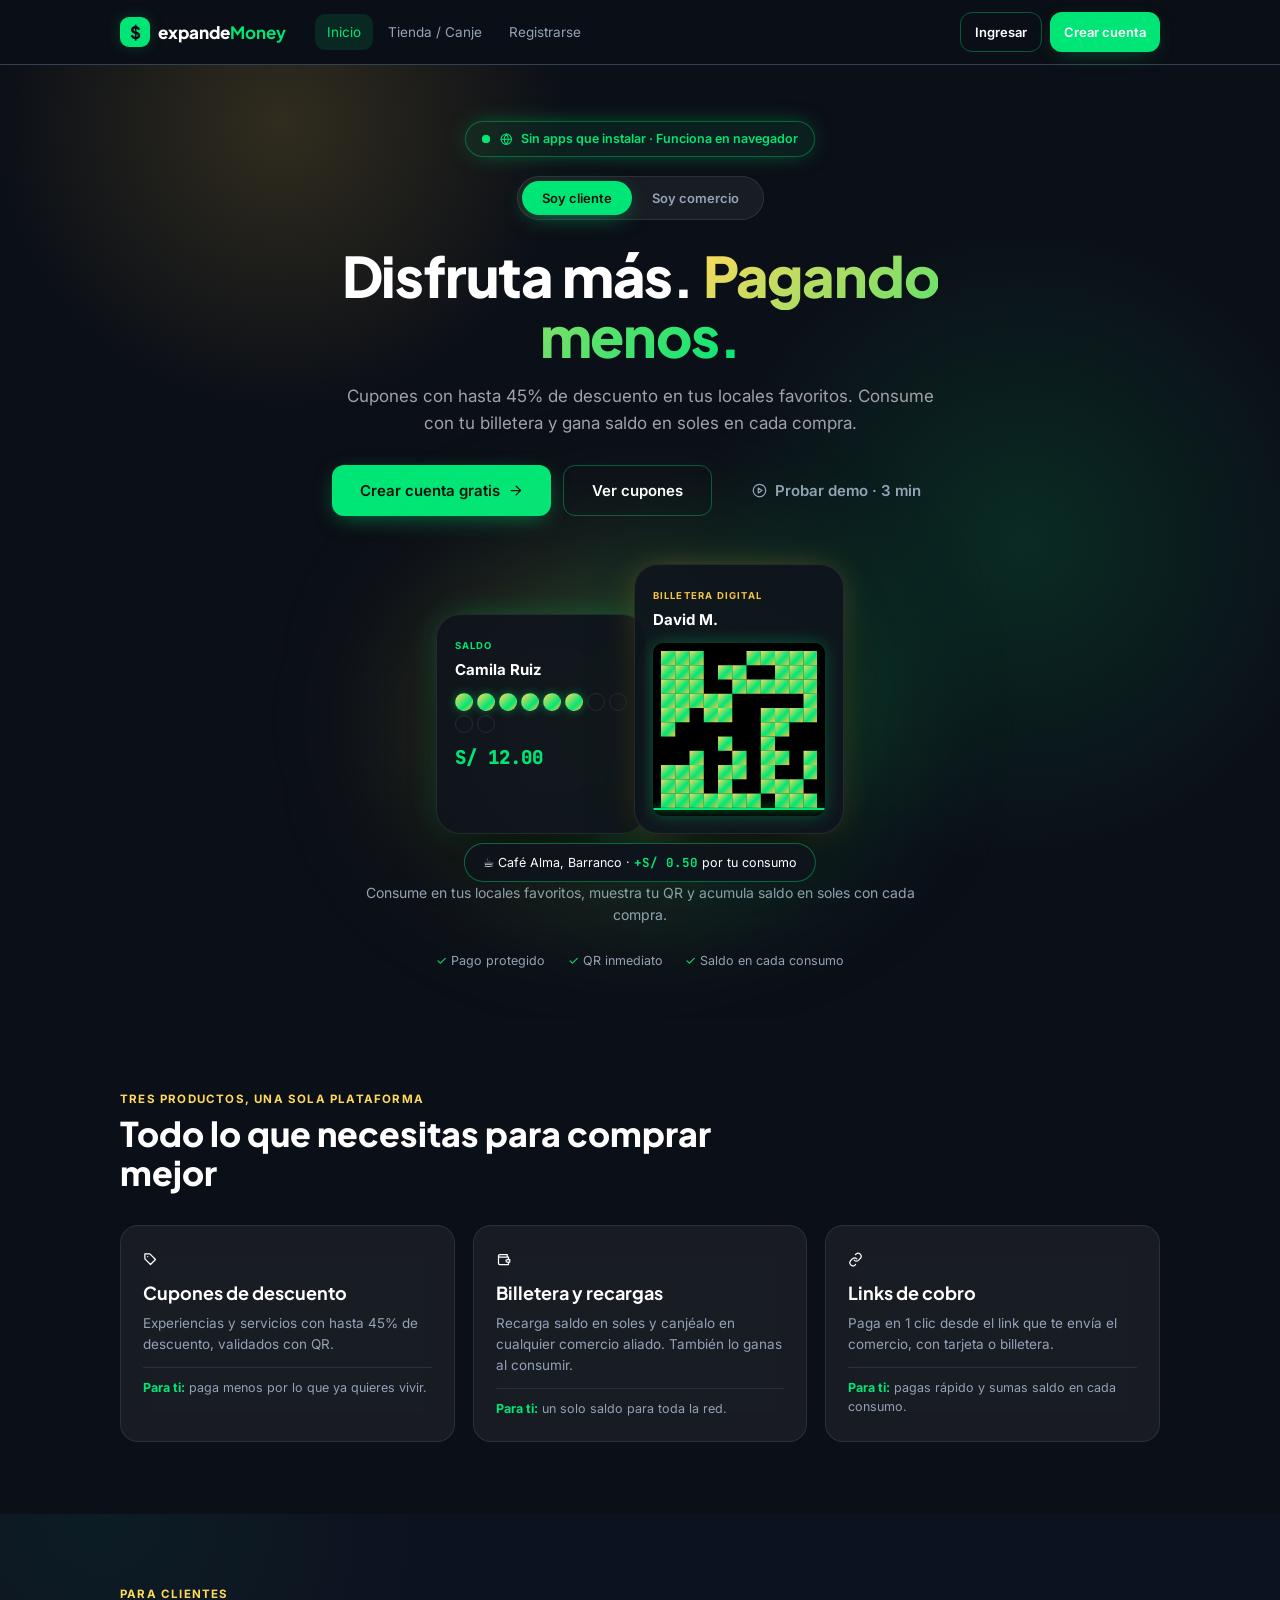
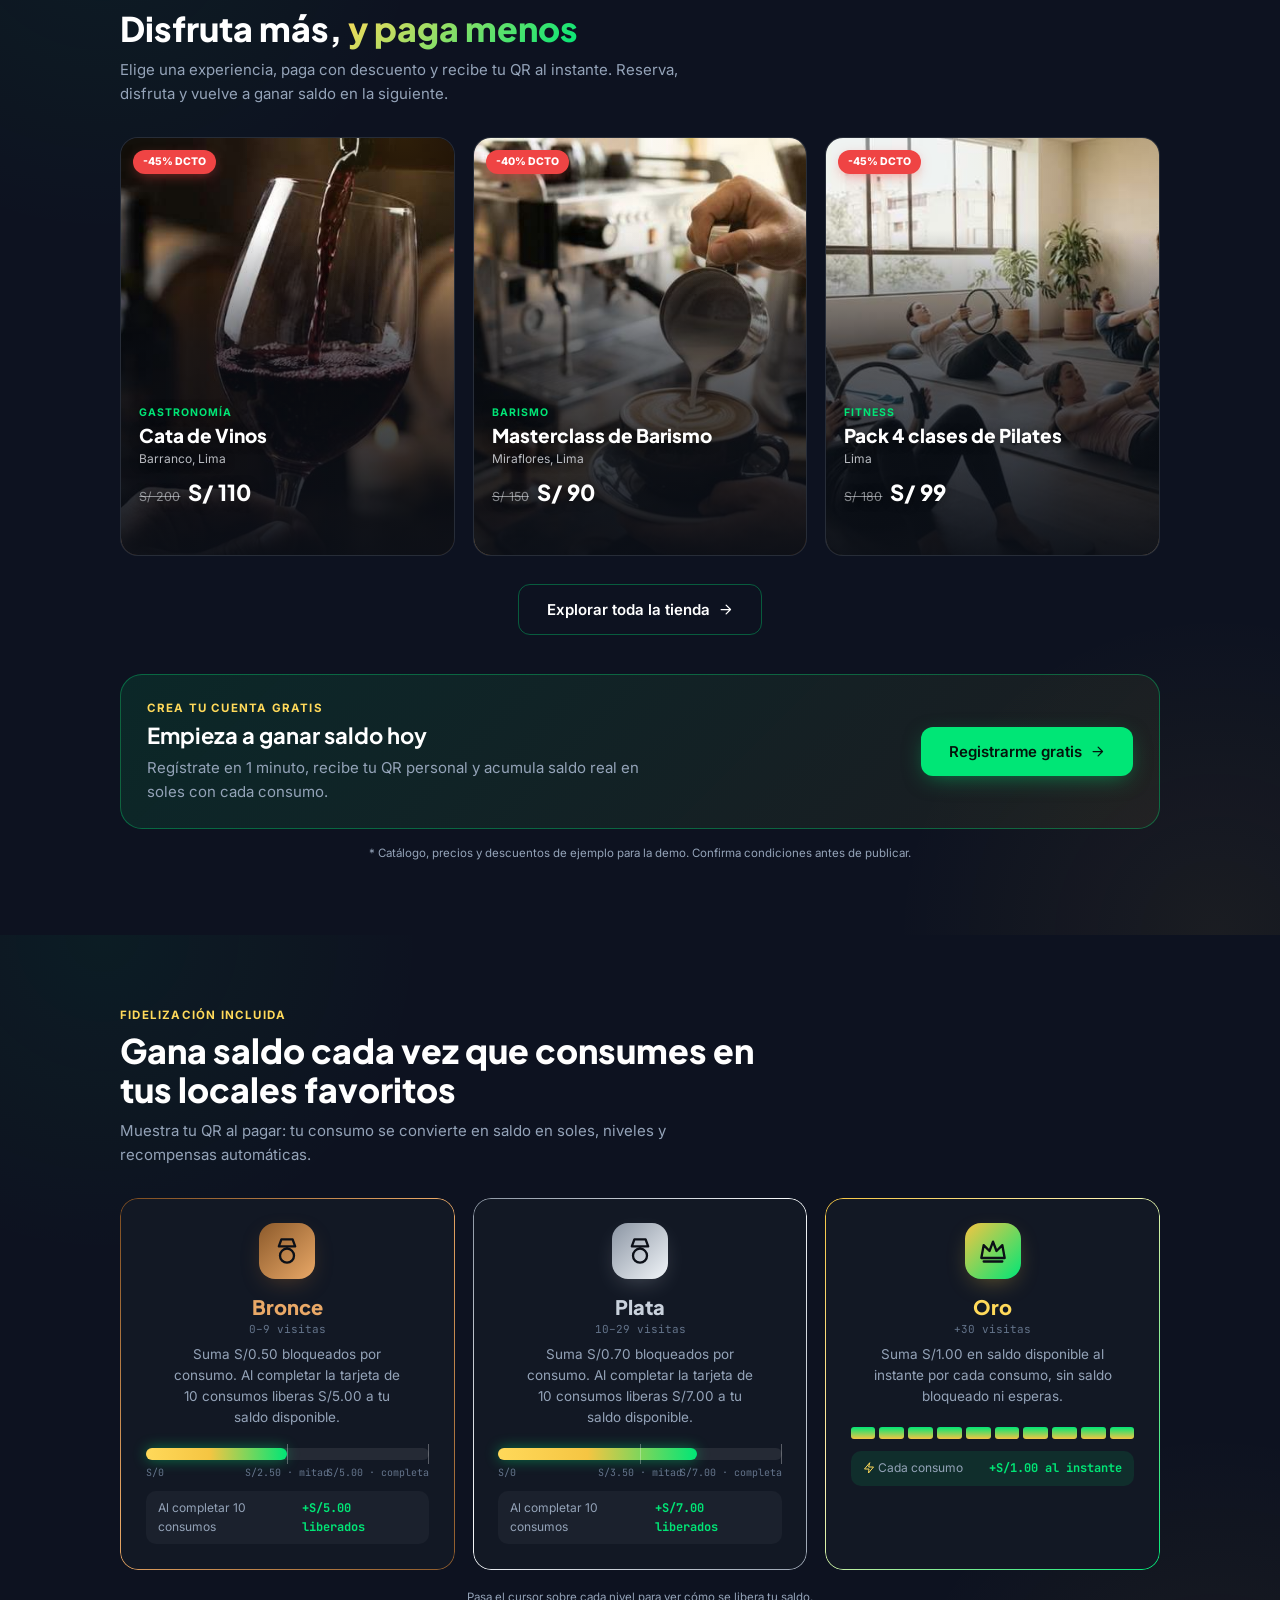
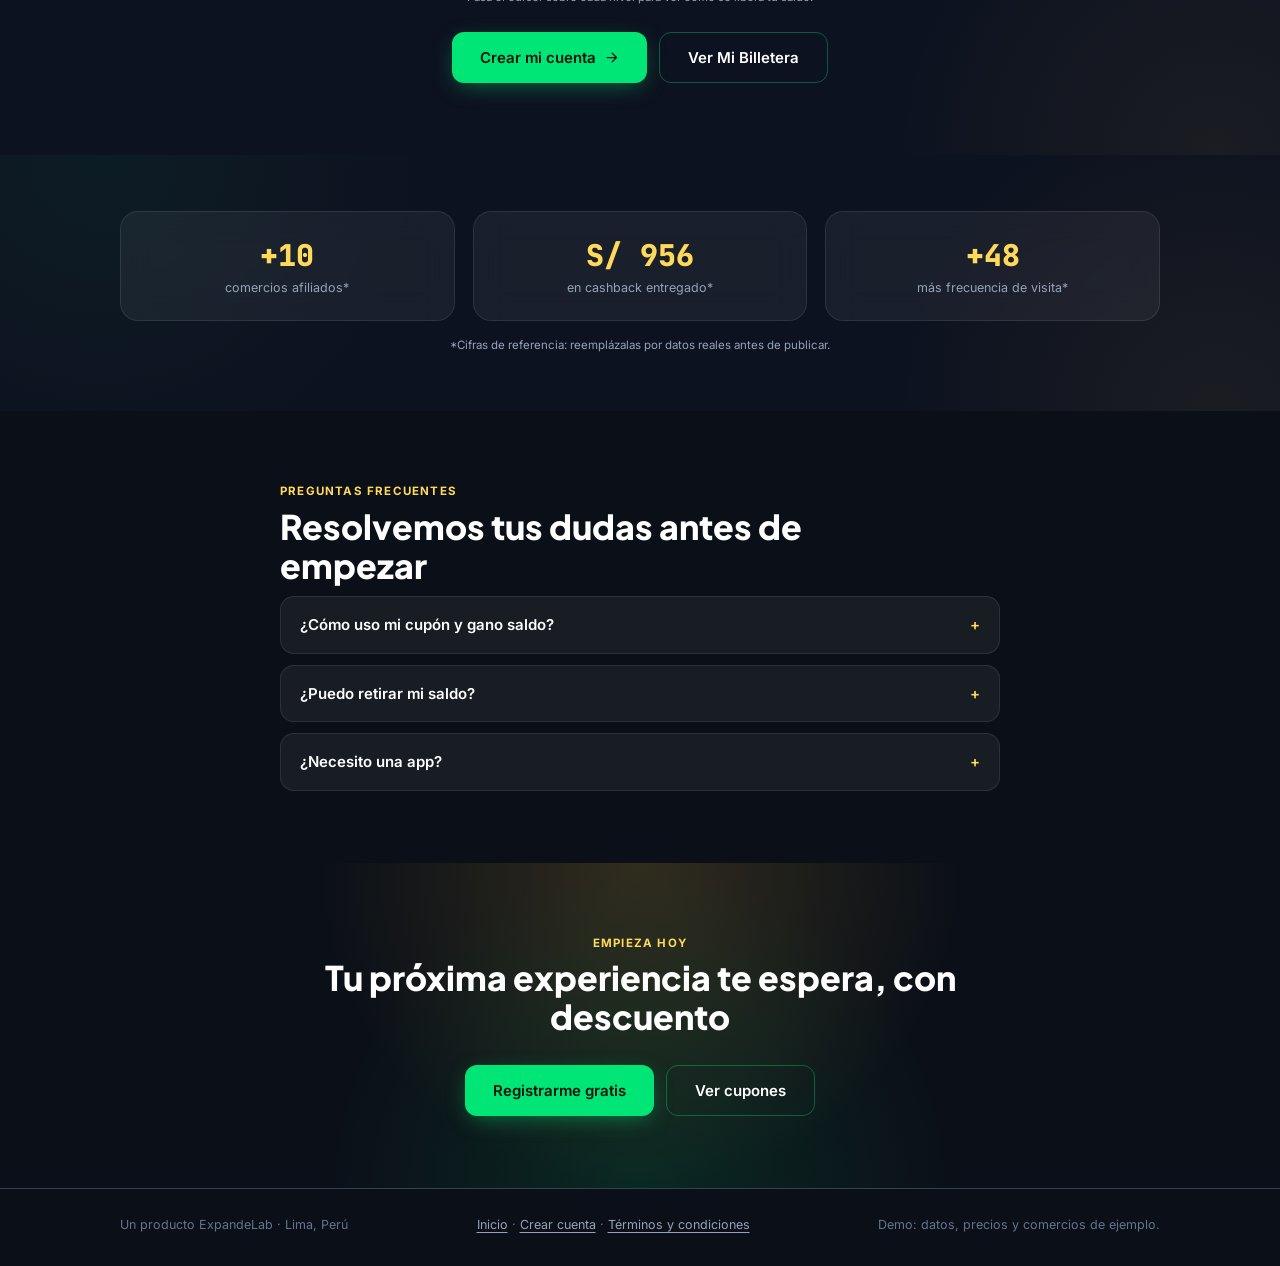
==== commit e3e8bfa7: "index.html" ====
--- a/index.html
+++ b/index.html
@@ -296,7 +296,7 @@
 </head>
 <body class="em lp" data-aud="c">
 <svg width="0" height="0" style="position:absolute" aria-hidden="true"><defs><symbol id="i-lock" viewBox="0 0 24 24"><rect x="3" y="11" width="18" height="11" rx="2"/><path d="M7 11V7a5 5 0 0110 0v4"/></symbol><symbol id="i-unlock" viewBox="0 0 24 24"><rect x="3" y="11" width="18" height="11" rx="2"/><path d="M7 11V7a5 5 0 019.9-1"/></symbol><symbol id="i-qr" viewBox="0 0 24 24"><rect x="3" y="3" width="7" height="7" rx="1"/><rect x="14" y="3" width="7" height="7" rx="1"/><rect x="3" y="14" width="7" height="7" rx="1"/><path d="M14 14h3v3h-3zM20 14v3M14 20h3M20 20h1"/></symbol><symbol id="i-search" viewBox="0 0 24 24"><circle cx="11" cy="11" r="7"/><path d="M21 21l-4.3-4.3"/></symbol><symbol id="i-info" viewBox="0 0 24 24"><circle cx="12" cy="12" r="10"/><path d="M12 16v-4M12 8h.01"/></symbol><symbol id="i-store" viewBox="0 0 24 24"><path d="M3 9l1-5h16l1 5M3 9v11h18V9M3 9a3 3 0 006 0 3 3 0 006 0 3 3 0 006 0M9 20v-6h6v6"/></symbol><symbol id="i-wallet" viewBox="0 0 24 24"><path d="M20 12V8H6a2 2 0 010-4h12v4M4 6v12a2 2 0 002 2h14v-4M18 12a2 2 0 000 4h4v-4z"/></symbol><symbol id="i-crown" viewBox="0 0 24 24"><path d="M2 18l2-11 5 5 3-8 3 8 5-5 2 11zM4 21h16"/></symbol><symbol id="i-medal" viewBox="0 0 24 24"><path d="M7.2 2h9.6l2.2 6H5zM12 22a6 6 0 100-12 6 6 0 000 12z"/></symbol><symbol id="i-bolt" viewBox="0 0 24 24"><path d="M13 2L3 14h9l-1 8 10-12h-9z"/></symbol><symbol id="i-x" viewBox="0 0 24 24"><path d="M18 6L6 18M6 6l12 12"/></symbol><symbol id="i-reset" viewBox="0 0 24 24"><path d="M3 12a9 9 0 109-9 9 9 0 00-6.7 3L3 8M3 3v5h5"/></symbol><symbol id="i-shield" viewBox="0 0 24 24"><path d="M12 22s8-4 8-10V5l-8-3-8 3v7c0 6 8 10 8 10z"/></symbol><symbol id="i-globe" viewBox="0 0 24 24"><circle cx="12" cy="12" r="10"/><path d="M2 12h20M12 2a15 15 0 010 20M12 2a15 15 0 000 20"/></symbol><symbol id="i-play" viewBox="0 0 24 24"><circle cx="12" cy="12" r="10"/><path d="M10 8l6 4-6 4z"/></symbol><symbol id="i-pin" viewBox="0 0 24 24"><path d="M20 10c0 6-8 12-8 12S4 16 4 10a8 8 0 0116 0z"/><circle cx="12" cy="10" r="3"/></symbol><symbol id="i-check" viewBox="0 0 24 24"><circle cx="12" cy="12" r="10"/><path d="M8 12l3 3 5-6"/></symbol><symbol id="i-tag" viewBox="0 0 24 24"><path d="M20 12l-8 8-9-9V3h8zM7.5 7.5h.01"/></symbol><symbol id="i-card" viewBox="0 0 24 24"><rect x="2" y="5" width="20" height="14" rx="2"/><path d="M2 10h20"/></symbol><symbol id="i-link" viewBox="0 0 24 24"><path d="M10 13a5 5 0 007 0l3-3a5 5 0 00-7-7l-1 1M14 11a5 5 0 00-7 0l-3 3a5 5 0 007 7l1-1"/></symbol><symbol id="i-users" viewBox="0 0 24 24"><path d="M17 21v-2a4 4 0 00-4-4H5a4 4 0 00-4 4v2M9 11a4 4 0 100-8 4 4 0 000 8zM23 21v-2a4 4 0 00-3-3.9M16 3.1a4 4 0 010 7.8"/></symbol><symbol id="i-repeat" viewBox="0 0 24 24"><path d="M17 1l4 4-4 4M3 11V9a4 4 0 014-4h14M7 23l-4-4 4-4M21 13v2a4 4 0 01-4 4H3"/></symbol><symbol id="i-bell" viewBox="0 0 24 24"><path d="M6 8a6 6 0 0112 0c0 7 3 9 3 9H3s3-2 3-9M10.3 21a1.94 1.94 0 003.4 0"/></symbol><symbol id="i-chev" viewBox="0 0 24 24"><path d="M6 9l6 6 6-6"/></symbol><symbol id="i-arrow" viewBox="0 0 24 24"><path d="M5 12h14M13 5l7 7-7 7"/></symbol><symbol id="i-ticket" viewBox="0 0 24 24"><path d="M2 9a3 3 0 010-6h20v6a3 3 0 000 6v6H2v-6a3 3 0 000-6zM13 5v2M13 17v2M13 11v2"/></symbol><symbol id="i-car" viewBox="0 0 24 24"><path d="M5 17H3v-5l2-5h14l2 5v5h-2M5 17a2 2 0 104 0M15 17a2 2 0 104 0M9 17h6M3 12h18"/></symbol><symbol id="i-laptop" viewBox="0 0 24 24"><rect x="3" y="4" width="18" height="12" rx="2"/><path d="M2 20h20"/></symbol><symbol id="i-star" viewBox="0 0 24 24"><path d="M12 2l3.1 6.3 6.9 1-5 4.9 1.2 6.8-6.2-3.3-6.2 3.3L8 14.2 3 9.3l6.9-1z"/></symbol><symbol id="i-game" viewBox="0 0 24 24"><rect x="2" y="6" width="20" height="12" rx="4"/><path d="M6 12h4M8 10v4M15 11h.01M18 13h.01"/></symbol><symbol id="i-fork" viewBox="0 0 24 24"><path d="M7 2v7a3 3 0 003 3v10M4 2v7M10 2v7M17 22V2c-2 1-4 4-4 8s2 5 4 5"/></symbol><symbol id="i-copy" viewBox="0 0 24 24"><rect x="9" y="9" width="13" height="13" rx="2"/><path d="M5 15H4a2 2 0 01-2-2V4a2 2 0 012-2h9a2 2 0 012 2v1"/></symbol><symbol id="i-menu" viewBox="0 0 24 24"><path d="M3 6h18M3 12h18M3 18h18"/></symbol><symbol id="i-plus" viewBox="0 0 24 24"><path d="M12 5v14M5 12h14"/></symbol><symbol id="i-left" viewBox="0 0 24 24"><path d="M19 12H5M12 19l-7-7 7-7"/></symbol></defs></svg>
-<header class="enav"><div class="wrap"><a class="logo" href="index.html"><i>$</i><span>expande<b>Money</b></span></a><nav class="enl" id="enl" aria-label="Principal"><a href="index.html" aria-current="page">Inicio</a><a href="shop.html">Tienda / Canje</a><a href="signup.html">Registrarse</a><a href="dashboard.html">Mi Billetera</a><a href="panel.html">Panel</a></nav><div class="eauth" id="eauth"></div><button class="burger" type="button" aria-expanded="false" aria-controls="enl" aria-label="Abrir men&uacute;"><svg class="i" aria-hidden="true"><use href="#i-menu"/></svg></button></div></header>
+<header class="enav"><div class="wrap"><a class="logo" href="index.html"><i>$</i><span>expande<b>Money</b></span></a><nav class="enl" id="enl" aria-label="Principal"><a href="index.html" aria-current="page">Inicio</a><a href="shop.html">Tienda / Canje</a><a href="signup.html">Registrarse</a></nav><div class="eauth" id="eauth"></div><button class="burger" type="button" aria-expanded="false" aria-controls="enl" aria-label="Abrir men&uacute;"><svg class="i" aria-hidden="true"><use href="#i-menu"/></svg></button></div></header>
 <header class="hero">
   <div class="wrap">
     <div class="dyn" aria-live="polite"><span class="dot"></span><span class="t" id="dyn"></span></div>
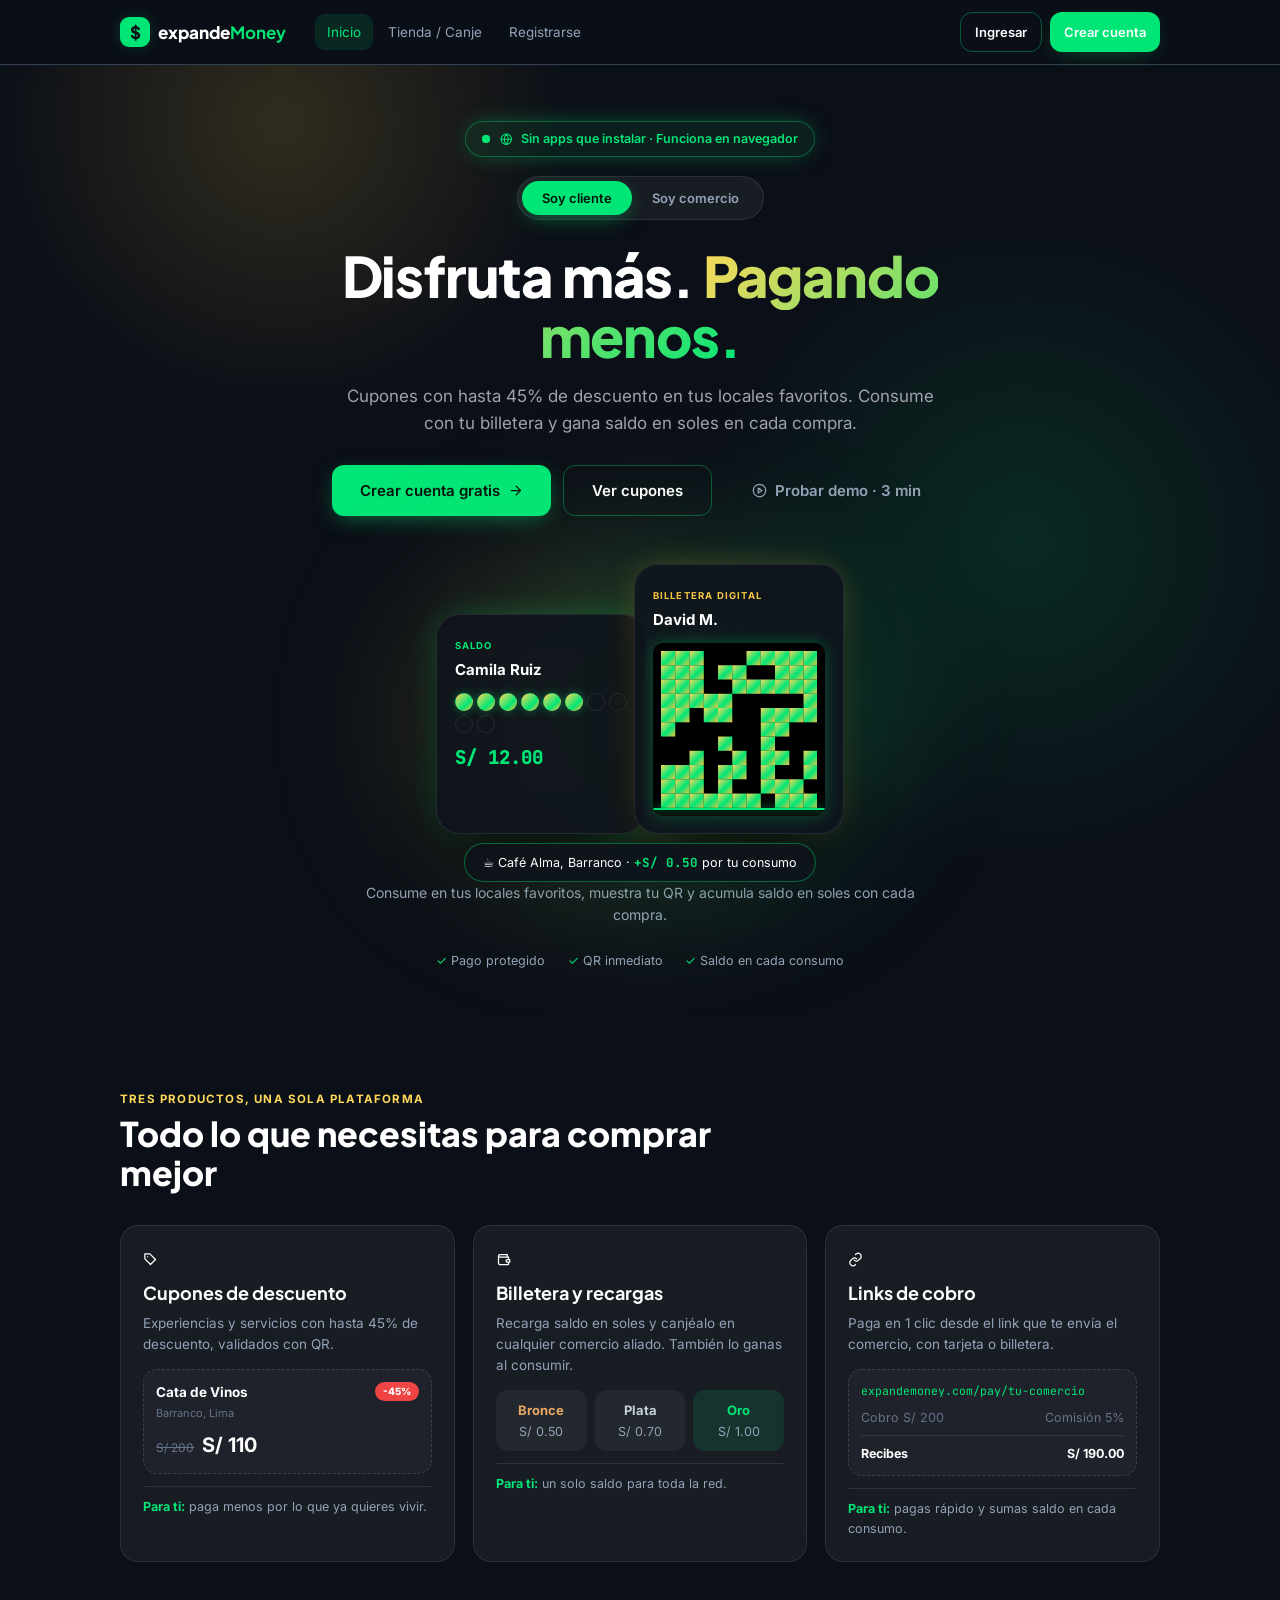
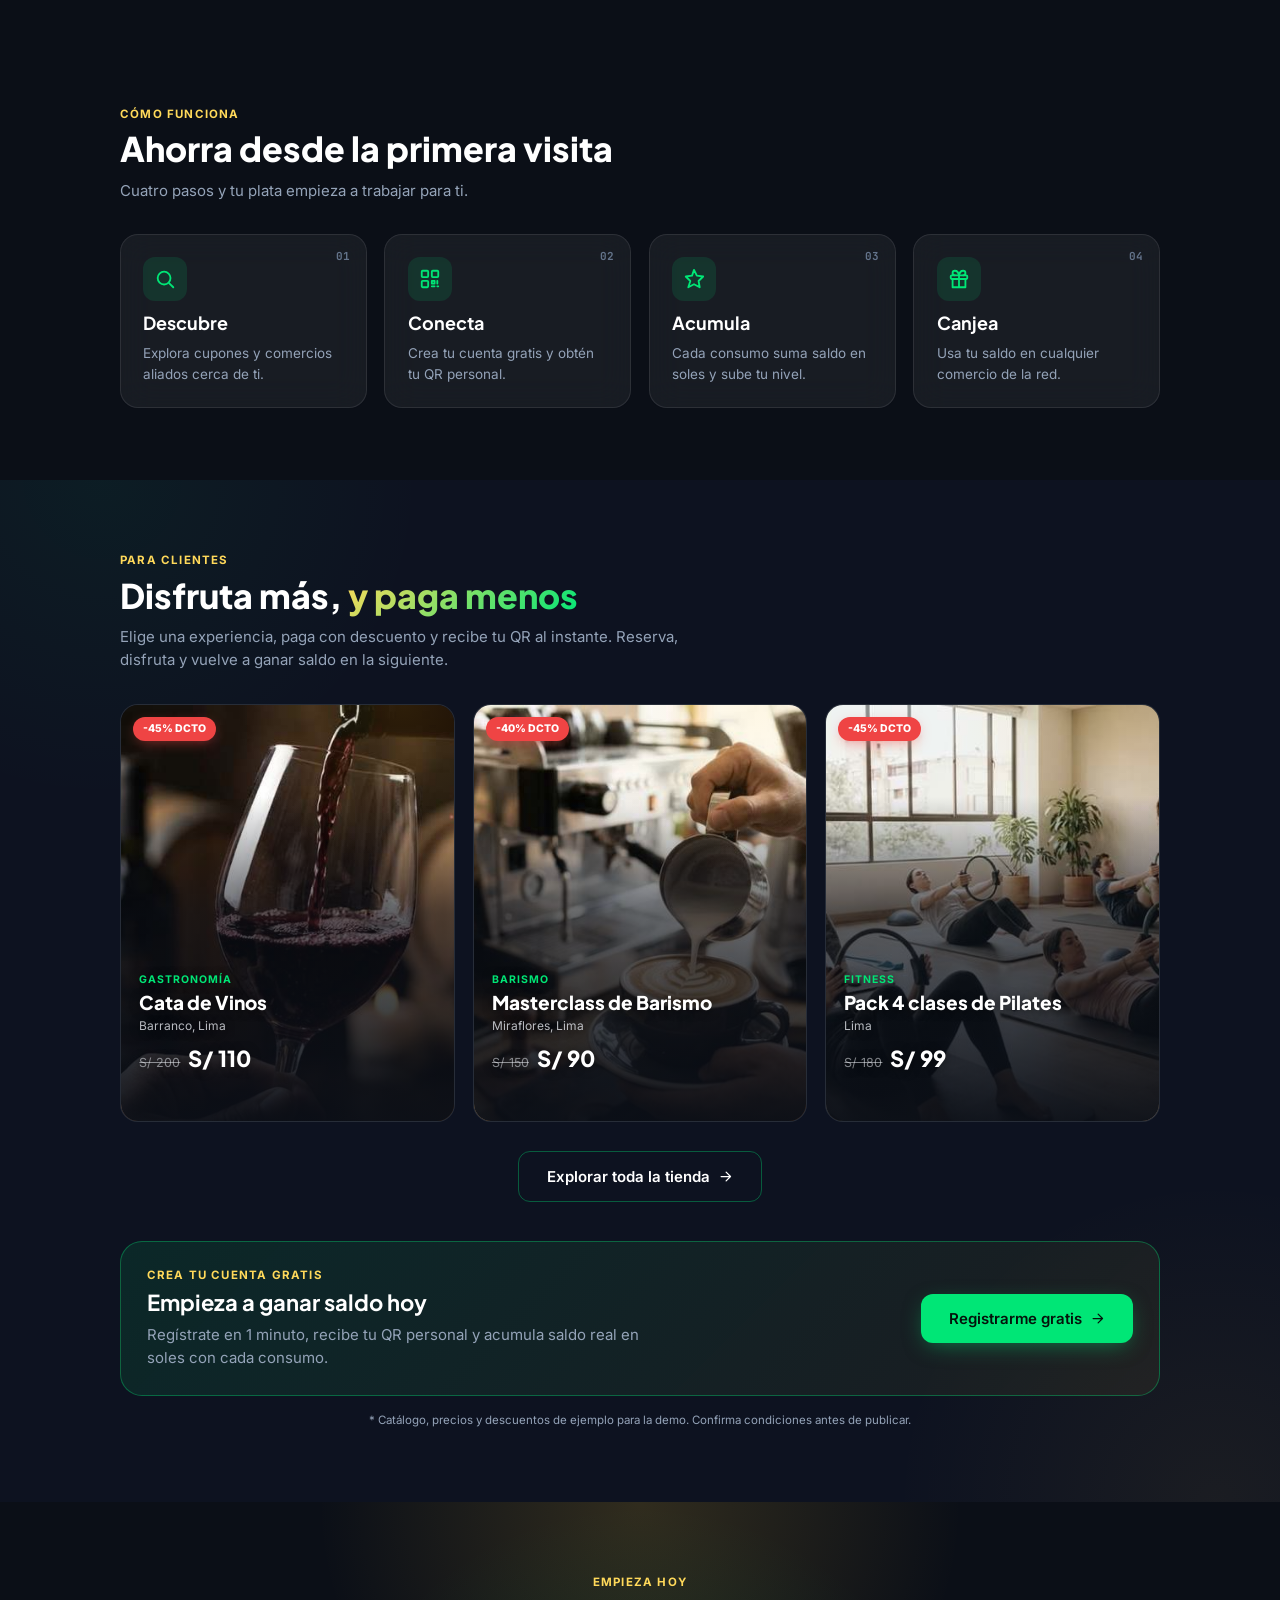
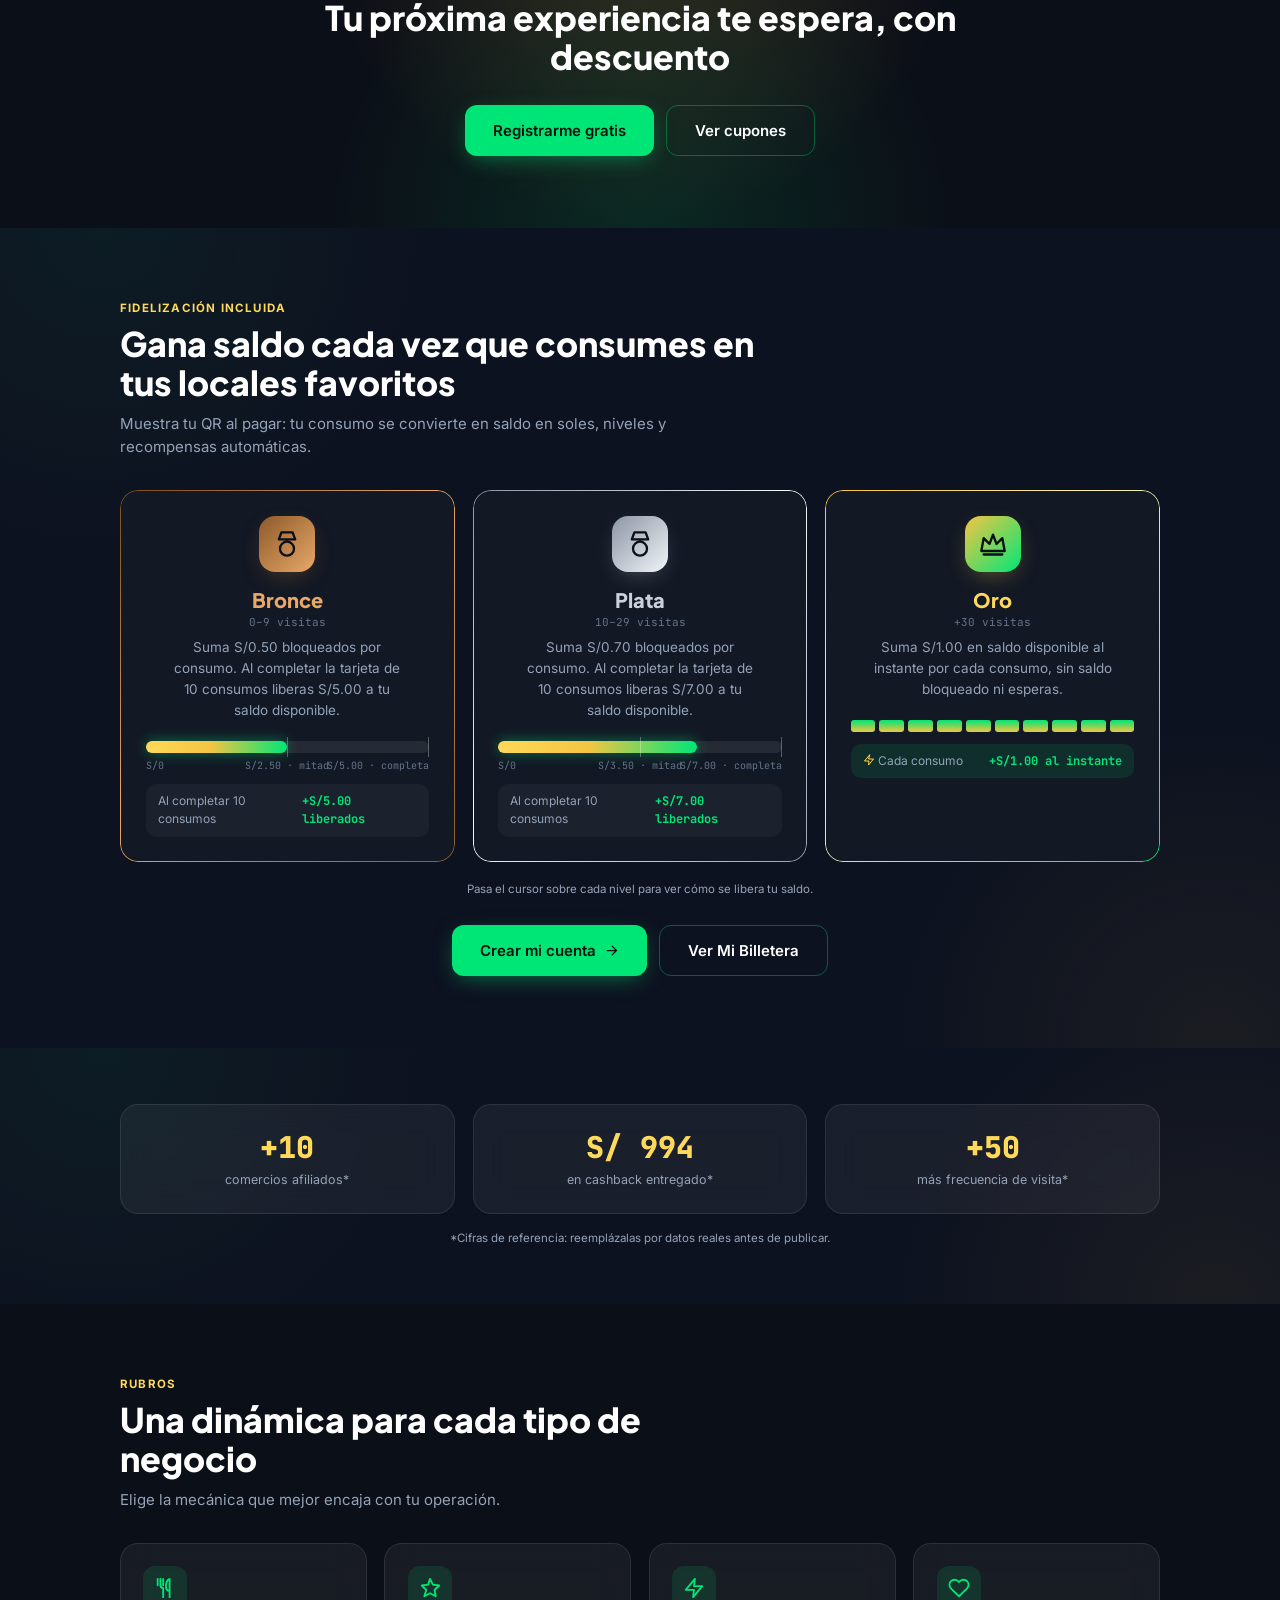
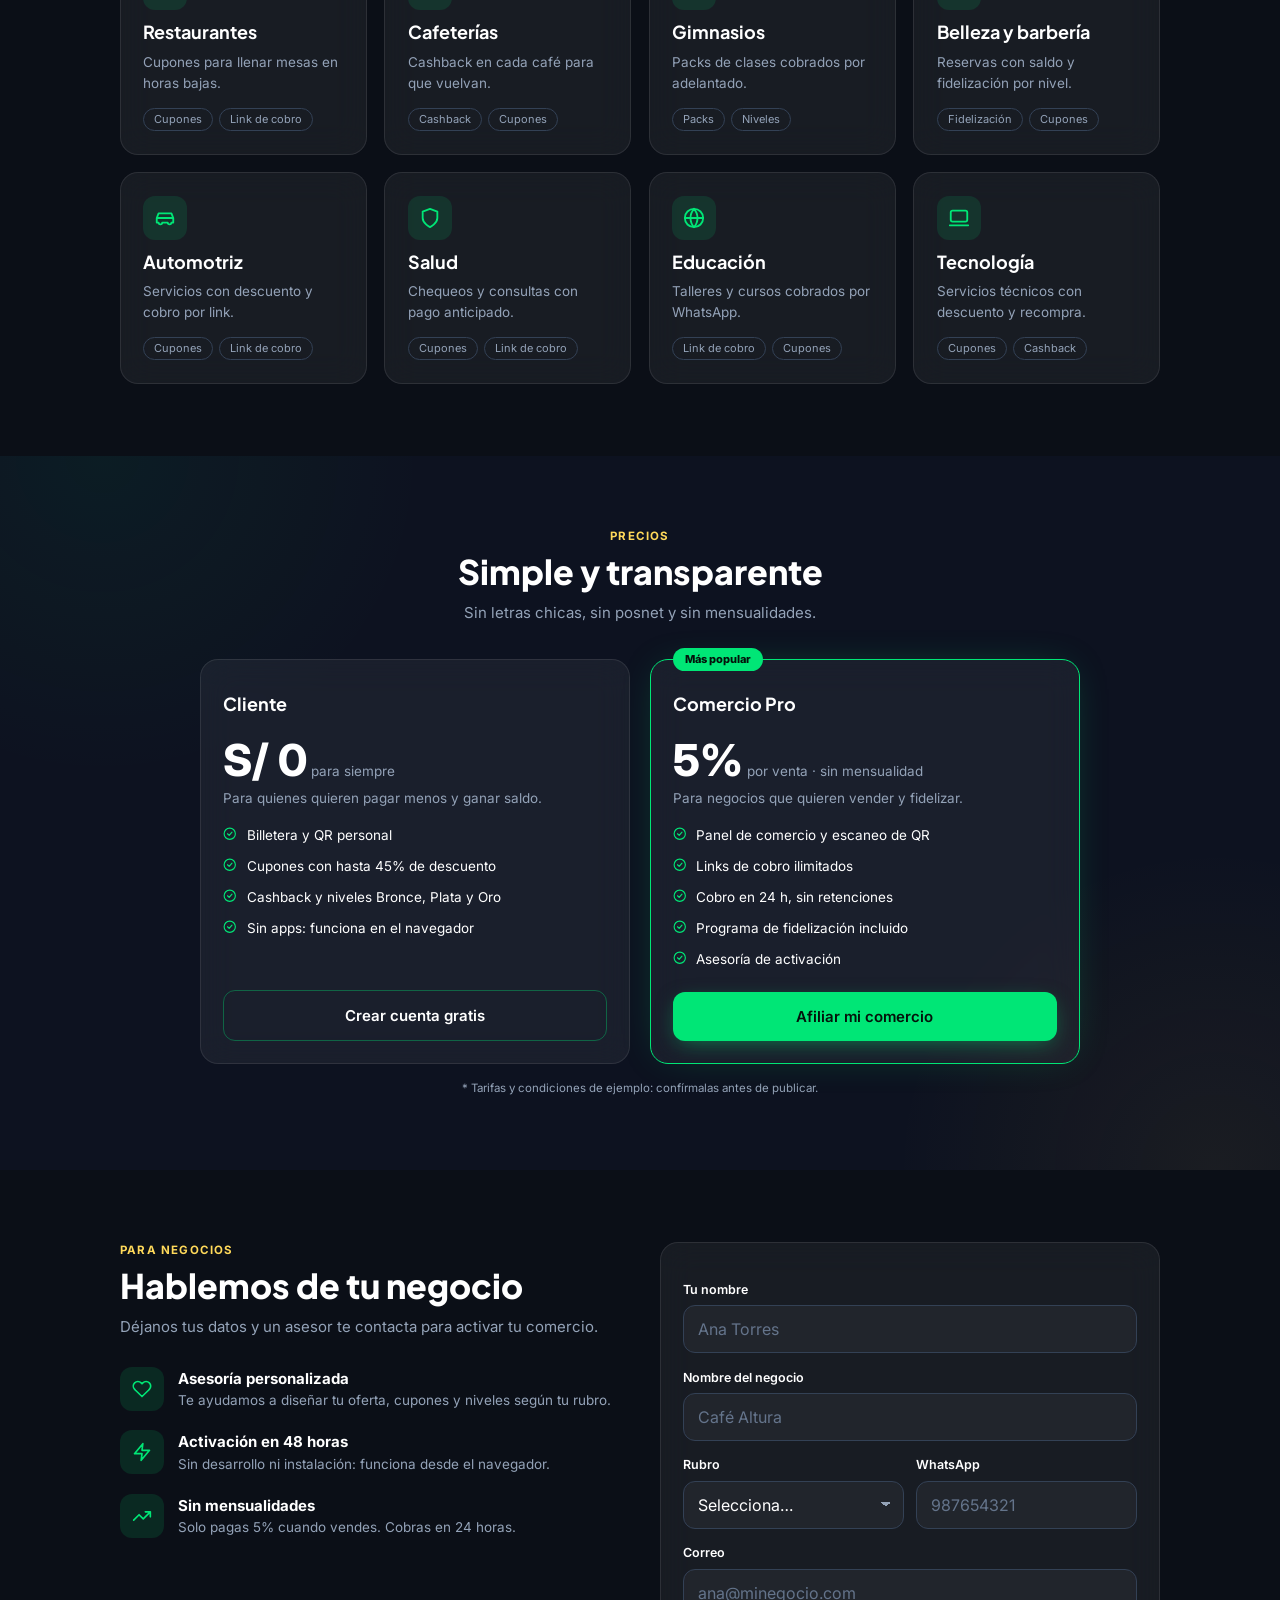
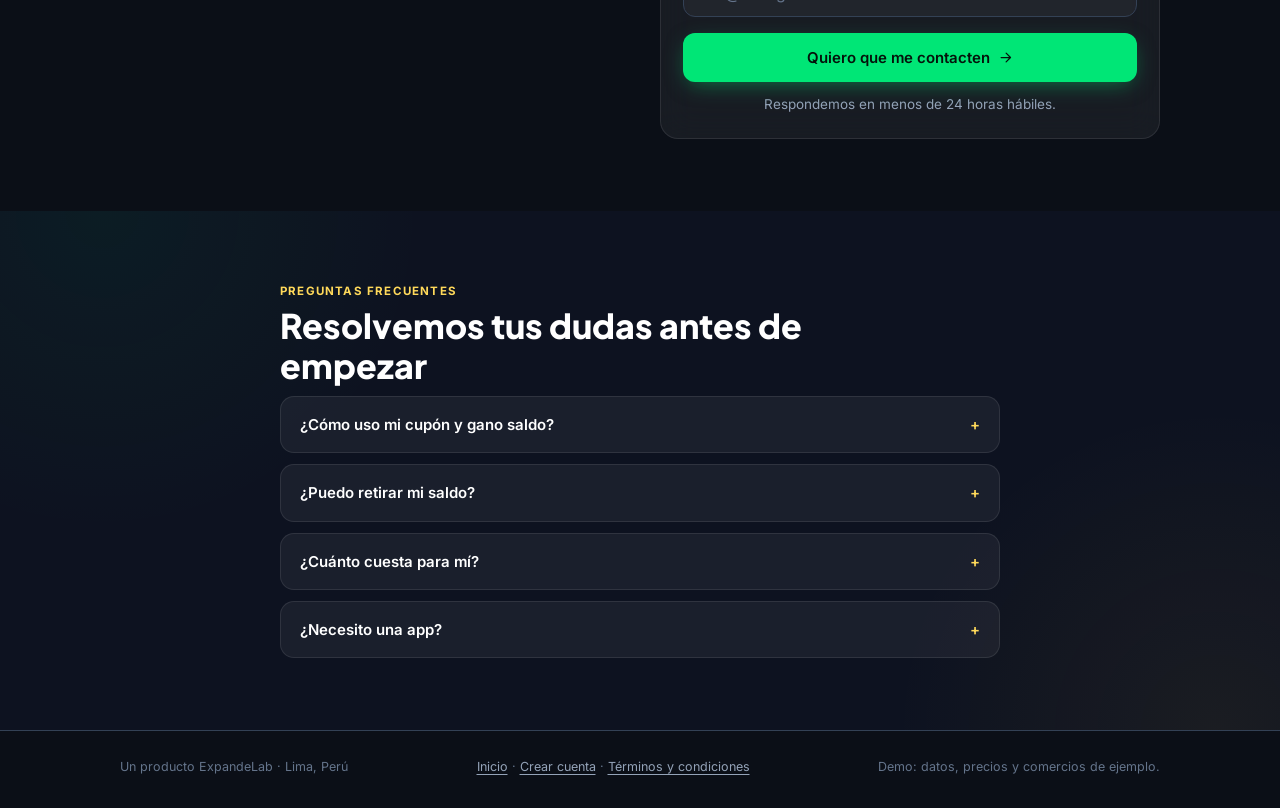
==== commit 802d9e59: "index.html" ====
--- a/index.html
+++ b/index.html
@@ -292,10 +292,39 @@
 @media(max-width:700px){.g2b{grid-template-columns:1fr}section{padding:3.25rem 0}}
 .reg{display:flex;gap:1rem;align-items:center;justify-content:space-between;flex-wrap:wrap;border:1px solid rgba(0,230,118,.35);background:linear-gradient(135deg,rgba(0,230,118,.10),rgba(245,197,66,.06));border-radius:22px;padding:1.6rem;margin-top:2.4rem}
 .reg h3{font-size:22px;margin-bottom:4px}.reg p{color:var(--dim);max-width:520px}
+
+
+/* ===== Secciones nuevas: como funciona, rubros, precios, contacto ===== */
+.mp{margin-top:14px;border:1px dashed var(--bd);border-radius:14px;padding:12px;background:rgba(255,255,255,.03);font-size:12.5px}
+.mp-r{display:flex;justify-content:space-between;gap:8px;align-items:flex-start}.mp-r b{display:block;font-size:13.5px;color:var(--text)}.mp-r small{color:var(--faint);font-size:11px}
+.off{background:#ef4444;color:#fff;font-size:10px;font-weight:800;border-radius:99px;padding:2px 8px}
+.mp-p{margin-top:8px}.mp-p s{color:var(--faint);font-size:12px}.mp-p b{font-size:20px;color:var(--text);margin-left:4px}
+.mp.tri{display:grid;grid-template-columns:repeat(3,1fr);gap:8px;border:0;padding:0;background:none;text-align:center}
+.mp.tri span{display:block;background:rgba(255,255,255,.05);border-radius:12px;padding:10px 4px;color:var(--dim)}.mp.tri b{display:block;font-size:13px;margin-bottom:2px}
+.mp.tri .g{background:var(--em-soft)}.mp.tri .g b{color:var(--em)}
+.mp.lk .mono{color:var(--em);font-size:11.5px;overflow-wrap:anywhere}.mp.lk div{display:flex;justify-content:space-between;margin-top:8px;color:var(--faint)}.mp.lk .net{color:var(--text);font-weight:700;border-top:1px solid var(--line);padding-top:8px}
+.flow{list-style:none;display:grid;grid-template-columns:repeat(4,1fr);gap:1.1rem;margin-top:2rem;padding:0}
+.flow li{position:relative}.flow .no{position:absolute;right:16px;top:14px;font:700 11px 'JetBrains Mono',monospace;color:var(--faint)}
+.flow .i,.rb .i{width:44px;height:44px;padding:11px;border-radius:12px;background:var(--em-soft);color:var(--em);display:block;margin-bottom:8px}
+.tags{display:flex;gap:6px;flex-wrap:wrap;margin-top:14px}.tags span{border:1px solid var(--bd);border-radius:99px;padding:2px 10px;font-size:11px;color:var(--dim)}
+.rb{grid-template-columns:repeat(4,1fr)}
+.pr{display:grid;grid-template-columns:1fr 1fr;gap:1.2rem;max-width:880px;margin:2.2rem auto 0}
+.pr .card{display:flex;flex-direction:column;position:relative}.pr .card .btn{margin-top:auto;width:100%}
+.pr .big{margin:14px 0 6px;color:var(--dim)}.pr .big b{font-size:44px;font-weight:800;color:var(--text);line-height:1}
+.pr .pop{border-color:var(--em);box-shadow:0 0 40px -16px var(--em-glow)}.badge{position:absolute;top:-12px;left:22px;background:var(--em);color:#04130b;font-size:11px;font-weight:800;border-radius:99px;padding:3px 12px}
+.ck{list-style:none;padding:0;margin:16px 0 22px;display:grid;gap:10px;font-size:13.5px}.ck li{display:flex;gap:10px;align-items:flex-start}.ck .i{color:var(--em);margin-top:2px;flex:none}
+.lead2{display:grid;grid-template-columns:1fr 1fr;gap:2.5rem;align-items:start}
+.bn{list-style:none;padding:0;margin-top:1.8rem;display:grid;gap:1.2rem}.bn li{display:flex;gap:14px}.bn b{display:block}.bn p{color:var(--dim);font-size:13.5px}
+.ib{width:44px;height:44px;border-radius:12px;background:var(--em-soft);color:var(--em);display:grid;place-items:center;flex:none;font-size:20px}
+.formc:hover{transform:none}.two{display:grid;grid-template-columns:1fr 1fr;gap:12px}
+.okc{text-align:center;padding:2rem 0}.okc .tick{width:56px;height:56px;border-radius:50%;background:var(--em);color:#04130b;display:grid;place-items:center;margin:0 auto;font-size:26px}.okc h3{margin-top:14px}.okc p{color:var(--dim)}
+@media(max-width:1000px){.flow,.rb{grid-template-columns:1fr 1fr}.lead2{grid-template-columns:1fr}}
+@media(max-width:640px){.flow,.rb,.pr,.two{grid-template-columns:1fr}}
+#precios h2{max-width:none;text-align:center}#precios .eyebrow{text-align:center}
 </style>
 </head>
 <body class="em lp" data-aud="c">
-<svg width="0" height="0" style="position:absolute" aria-hidden="true"><defs><symbol id="i-lock" viewBox="0 0 24 24"><rect x="3" y="11" width="18" height="11" rx="2"/><path d="M7 11V7a5 5 0 0110 0v4"/></symbol><symbol id="i-unlock" viewBox="0 0 24 24"><rect x="3" y="11" width="18" height="11" rx="2"/><path d="M7 11V7a5 5 0 019.9-1"/></symbol><symbol id="i-qr" viewBox="0 0 24 24"><rect x="3" y="3" width="7" height="7" rx="1"/><rect x="14" y="3" width="7" height="7" rx="1"/><rect x="3" y="14" width="7" height="7" rx="1"/><path d="M14 14h3v3h-3zM20 14v3M14 20h3M20 20h1"/></symbol><symbol id="i-search" viewBox="0 0 24 24"><circle cx="11" cy="11" r="7"/><path d="M21 21l-4.3-4.3"/></symbol><symbol id="i-info" viewBox="0 0 24 24"><circle cx="12" cy="12" r="10"/><path d="M12 16v-4M12 8h.01"/></symbol><symbol id="i-store" viewBox="0 0 24 24"><path d="M3 9l1-5h16l1 5M3 9v11h18V9M3 9a3 3 0 006 0 3 3 0 006 0 3 3 0 006 0M9 20v-6h6v6"/></symbol><symbol id="i-wallet" viewBox="0 0 24 24"><path d="M20 12V8H6a2 2 0 010-4h12v4M4 6v12a2 2 0 002 2h14v-4M18 12a2 2 0 000 4h4v-4z"/></symbol><symbol id="i-crown" viewBox="0 0 24 24"><path d="M2 18l2-11 5 5 3-8 3 8 5-5 2 11zM4 21h16"/></symbol><symbol id="i-medal" viewBox="0 0 24 24"><path d="M7.2 2h9.6l2.2 6H5zM12 22a6 6 0 100-12 6 6 0 000 12z"/></symbol><symbol id="i-bolt" viewBox="0 0 24 24"><path d="M13 2L3 14h9l-1 8 10-12h-9z"/></symbol><symbol id="i-x" viewBox="0 0 24 24"><path d="M18 6L6 18M6 6l12 12"/></symbol><symbol id="i-reset" viewBox="0 0 24 24"><path d="M3 12a9 9 0 109-9 9 9 0 00-6.7 3L3 8M3 3v5h5"/></symbol><symbol id="i-shield" viewBox="0 0 24 24"><path d="M12 22s8-4 8-10V5l-8-3-8 3v7c0 6 8 10 8 10z"/></symbol><symbol id="i-globe" viewBox="0 0 24 24"><circle cx="12" cy="12" r="10"/><path d="M2 12h20M12 2a15 15 0 010 20M12 2a15 15 0 000 20"/></symbol><symbol id="i-play" viewBox="0 0 24 24"><circle cx="12" cy="12" r="10"/><path d="M10 8l6 4-6 4z"/></symbol><symbol id="i-pin" viewBox="0 0 24 24"><path d="M20 10c0 6-8 12-8 12S4 16 4 10a8 8 0 0116 0z"/><circle cx="12" cy="10" r="3"/></symbol><symbol id="i-check" viewBox="0 0 24 24"><circle cx="12" cy="12" r="10"/><path d="M8 12l3 3 5-6"/></symbol><symbol id="i-tag" viewBox="0 0 24 24"><path d="M20 12l-8 8-9-9V3h8zM7.5 7.5h.01"/></symbol><symbol id="i-card" viewBox="0 0 24 24"><rect x="2" y="5" width="20" height="14" rx="2"/><path d="M2 10h20"/></symbol><symbol id="i-link" viewBox="0 0 24 24"><path d="M10 13a5 5 0 007 0l3-3a5 5 0 00-7-7l-1 1M14 11a5 5 0 00-7 0l-3 3a5 5 0 007 7l1-1"/></symbol><symbol id="i-users" viewBox="0 0 24 24"><path d="M17 21v-2a4 4 0 00-4-4H5a4 4 0 00-4 4v2M9 11a4 4 0 100-8 4 4 0 000 8zM23 21v-2a4 4 0 00-3-3.9M16 3.1a4 4 0 010 7.8"/></symbol><symbol id="i-repeat" viewBox="0 0 24 24"><path d="M17 1l4 4-4 4M3 11V9a4 4 0 014-4h14M7 23l-4-4 4-4M21 13v2a4 4 0 01-4 4H3"/></symbol><symbol id="i-bell" viewBox="0 0 24 24"><path d="M6 8a6 6 0 0112 0c0 7 3 9 3 9H3s3-2 3-9M10.3 21a1.94 1.94 0 003.4 0"/></symbol><symbol id="i-chev" viewBox="0 0 24 24"><path d="M6 9l6 6 6-6"/></symbol><symbol id="i-arrow" viewBox="0 0 24 24"><path d="M5 12h14M13 5l7 7-7 7"/></symbol><symbol id="i-ticket" viewBox="0 0 24 24"><path d="M2 9a3 3 0 010-6h20v6a3 3 0 000 6v6H2v-6a3 3 0 000-6zM13 5v2M13 17v2M13 11v2"/></symbol><symbol id="i-car" viewBox="0 0 24 24"><path d="M5 17H3v-5l2-5h14l2 5v5h-2M5 17a2 2 0 104 0M15 17a2 2 0 104 0M9 17h6M3 12h18"/></symbol><symbol id="i-laptop" viewBox="0 0 24 24"><rect x="3" y="4" width="18" height="12" rx="2"/><path d="M2 20h20"/></symbol><symbol id="i-star" viewBox="0 0 24 24"><path d="M12 2l3.1 6.3 6.9 1-5 4.9 1.2 6.8-6.2-3.3-6.2 3.3L8 14.2 3 9.3l6.9-1z"/></symbol><symbol id="i-game" viewBox="0 0 24 24"><rect x="2" y="6" width="20" height="12" rx="4"/><path d="M6 12h4M8 10v4M15 11h.01M18 13h.01"/></symbol><symbol id="i-fork" viewBox="0 0 24 24"><path d="M7 2v7a3 3 0 003 3v10M4 2v7M10 2v7M17 22V2c-2 1-4 4-4 8s2 5 4 5"/></symbol><symbol id="i-copy" viewBox="0 0 24 24"><rect x="9" y="9" width="13" height="13" rx="2"/><path d="M5 15H4a2 2 0 01-2-2V4a2 2 0 012-2h9a2 2 0 012 2v1"/></symbol><symbol id="i-menu" viewBox="0 0 24 24"><path d="M3 6h18M3 12h18M3 18h18"/></symbol><symbol id="i-plus" viewBox="0 0 24 24"><path d="M12 5v14M5 12h14"/></symbol><symbol id="i-left" viewBox="0 0 24 24"><path d="M19 12H5M12 19l-7-7 7-7"/></symbol></defs></svg>
+<svg width="0" height="0" style="position:absolute" aria-hidden="true"><defs><symbol id="i-lock" viewBox="0 0 24 24"><rect x="3" y="11" width="18" height="11" rx="2"/><path d="M7 11V7a5 5 0 0110 0v4"/></symbol><symbol id="i-unlock" viewBox="0 0 24 24"><rect x="3" y="11" width="18" height="11" rx="2"/><path d="M7 11V7a5 5 0 019.9-1"/></symbol><symbol id="i-qr" viewBox="0 0 24 24"><rect x="3" y="3" width="7" height="7" rx="1"/><rect x="14" y="3" width="7" height="7" rx="1"/><rect x="3" y="14" width="7" height="7" rx="1"/><path d="M14 14h3v3h-3zM20 14v3M14 20h3M20 20h1"/></symbol><symbol id="i-search" viewBox="0 0 24 24"><circle cx="11" cy="11" r="7"/><path d="M21 21l-4.3-4.3"/></symbol><symbol id="i-info" viewBox="0 0 24 24"><circle cx="12" cy="12" r="10"/><path d="M12 16v-4M12 8h.01"/></symbol><symbol id="i-store" viewBox="0 0 24 24"><path d="M3 9l1-5h16l1 5M3 9v11h18V9M3 9a3 3 0 006 0 3 3 0 006 0 3 3 0 006 0M9 20v-6h6v6"/></symbol><symbol id="i-wallet" viewBox="0 0 24 24"><path d="M20 12V8H6a2 2 0 010-4h12v4M4 6v12a2 2 0 002 2h14v-4M18 12a2 2 0 000 4h4v-4z"/></symbol><symbol id="i-crown" viewBox="0 0 24 24"><path d="M2 18l2-11 5 5 3-8 3 8 5-5 2 11zM4 21h16"/></symbol><symbol id="i-medal" viewBox="0 0 24 24"><path d="M7.2 2h9.6l2.2 6H5zM12 22a6 6 0 100-12 6 6 0 000 12z"/></symbol><symbol id="i-bolt" viewBox="0 0 24 24"><path d="M13 2L3 14h9l-1 8 10-12h-9z"/></symbol><symbol id="i-x" viewBox="0 0 24 24"><path d="M18 6L6 18M6 6l12 12"/></symbol><symbol id="i-reset" viewBox="0 0 24 24"><path d="M3 12a9 9 0 109-9 9 9 0 00-6.7 3L3 8M3 3v5h5"/></symbol><symbol id="i-shield" viewBox="0 0 24 24"><path d="M12 22s8-4 8-10V5l-8-3-8 3v7c0 6 8 10 8 10z"/></symbol><symbol id="i-globe" viewBox="0 0 24 24"><circle cx="12" cy="12" r="10"/><path d="M2 12h20M12 2a15 15 0 010 20M12 2a15 15 0 000 20"/></symbol><symbol id="i-play" viewBox="0 0 24 24"><circle cx="12" cy="12" r="10"/><path d="M10 8l6 4-6 4z"/></symbol><symbol id="i-pin" viewBox="0 0 24 24"><path d="M20 10c0 6-8 12-8 12S4 16 4 10a8 8 0 0116 0z"/><circle cx="12" cy="10" r="3"/></symbol><symbol id="i-check" viewBox="0 0 24 24"><circle cx="12" cy="12" r="10"/><path d="M8 12l3 3 5-6"/></symbol><symbol id="i-tag" viewBox="0 0 24 24"><path d="M20 12l-8 8-9-9V3h8zM7.5 7.5h.01"/></symbol><symbol id="i-card" viewBox="0 0 24 24"><rect x="2" y="5" width="20" height="14" rx="2"/><path d="M2 10h20"/></symbol><symbol id="i-link" viewBox="0 0 24 24"><path d="M10 13a5 5 0 007 0l3-3a5 5 0 00-7-7l-1 1M14 11a5 5 0 00-7 0l-3 3a5 5 0 007 7l1-1"/></symbol><symbol id="i-users" viewBox="0 0 24 24"><path d="M17 21v-2a4 4 0 00-4-4H5a4 4 0 00-4 4v2M9 11a4 4 0 100-8 4 4 0 000 8zM23 21v-2a4 4 0 00-3-3.9M16 3.1a4 4 0 010 7.8"/></symbol><symbol id="i-repeat" viewBox="0 0 24 24"><path d="M17 1l4 4-4 4M3 11V9a4 4 0 014-4h14M7 23l-4-4 4-4M21 13v2a4 4 0 01-4 4H3"/></symbol><symbol id="i-bell" viewBox="0 0 24 24"><path d="M6 8a6 6 0 0112 0c0 7 3 9 3 9H3s3-2 3-9M10.3 21a1.94 1.94 0 003.4 0"/></symbol><symbol id="i-chev" viewBox="0 0 24 24"><path d="M6 9l6 6 6-6"/></symbol><symbol id="i-arrow" viewBox="0 0 24 24"><path d="M5 12h14M13 5l7 7-7 7"/></symbol><symbol id="i-ticket" viewBox="0 0 24 24"><path d="M2 9a3 3 0 010-6h20v6a3 3 0 000 6v6H2v-6a3 3 0 000-6zM13 5v2M13 17v2M13 11v2"/></symbol><symbol id="i-car" viewBox="0 0 24 24"><path d="M5 17H3v-5l2-5h14l2 5v5h-2M5 17a2 2 0 104 0M15 17a2 2 0 104 0M9 17h6M3 12h18"/></symbol><symbol id="i-laptop" viewBox="0 0 24 24"><rect x="3" y="4" width="18" height="12" rx="2"/><path d="M2 20h20"/></symbol><symbol id="i-star" viewBox="0 0 24 24"><path d="M12 2l3.1 6.3 6.9 1-5 4.9 1.2 6.8-6.2-3.3-6.2 3.3L8 14.2 3 9.3l6.9-1z"/></symbol><symbol id="i-game" viewBox="0 0 24 24"><rect x="2" y="6" width="20" height="12" rx="4"/><path d="M6 12h4M8 10v4M15 11h.01M18 13h.01"/></symbol><symbol id="i-fork" viewBox="0 0 24 24"><path d="M7 2v7a3 3 0 003 3v10M4 2v7M10 2v7M17 22V2c-2 1-4 4-4 8s2 5 4 5"/></symbol><symbol id="i-copy" viewBox="0 0 24 24"><rect x="9" y="9" width="13" height="13" rx="2"/><path d="M5 15H4a2 2 0 01-2-2V4a2 2 0 012-2h9a2 2 0 012 2v1"/></symbol><symbol id="i-menu" viewBox="0 0 24 24"><path d="M3 6h18M3 12h18M3 18h18"/></symbol><symbol id="i-plus" viewBox="0 0 24 24"><path d="M12 5v14M5 12h14"/></symbol><symbol id="i-coin" viewBox="0 0 24 24"><circle cx="12" cy="12" r="9"/><path d="M14.5 9.2A2.8 2.2 0 0012 8c-1.4 0-2.6.8-2.6 2s1.1 1.6 2.6 2 2.6.8 2.6 2-1.2 2-2.6 2a2.8 2.2 0 01-2.5-1.2M12 6v2M12 16v2"/></symbol><symbol id="i-gift" viewBox="0 0 24 24"><rect x="3" y="8" width="18" height="4" rx="1"/><path d="M12 8v13M5 12v9h14v-9M7.5 8a2.5 2.5 0 010-5C11 3 12 8 12 8s1-5 4.5-5a2.5 2.5 0 010 5"/></symbol><symbol id="i-percent" viewBox="0 0 24 24"><path d="M19 5L5 19"/><circle cx="6.5" cy="6.5" r="2.5"/><circle cx="17.5" cy="17.5" r="2.5"/></symbol><symbol id="i-trend" viewBox="0 0 24 24"><path d="M22 7l-8.5 8.5-5-5L2 17M16 7h6v6"/></symbol><symbol id="i-heart" viewBox="0 0 24 24"><path d="M20.8 4.6a5.5 5.5 0 00-7.8 0L12 5.7l-1-1.1a5.5 5.5 0 00-7.8 7.8l1 1.1L12 21l7.8-7.5 1-1.1a5.5 5.5 0 000-7.8z"/></symbol><symbol id="i-left" viewBox="0 0 24 24"><path d="M19 12H5M12 19l-7-7 7-7"/></symbol></defs></svg>
 <header class="enav"><div class="wrap"><a class="logo" href="index.html"><i>$</i><span>expande<b>Money</b></span></a><nav class="enl" id="enl" aria-label="Principal"><a href="index.html" aria-current="page">Inicio</a><a href="shop.html">Tienda / Canje</a><a href="signup.html">Registrarse</a></nav><div class="eauth" id="eauth"></div><button class="burger" type="button" aria-expanded="false" aria-controls="enl" aria-label="Abrir men&uacute;"><svg class="i" aria-hidden="true"><use href="#i-menu"/></svg></button></div></header>
 <header class="hero">
   <div class="wrap">
@@ -329,14 +358,37 @@
     <h2><span class="c-only">Todo lo que necesitas para comprar mejor</span><span class="m-only">Todo lo que necesitas para vender m&aacute;s</span></h2>
     <div class="g3">
       <a href="shop.html" class="card rv"><svg class="i" aria-hidden="true"><use href="#i-tag"/></svg><h3>Cupones de descuento</h3><p>Experiencias y servicios con hasta 45% de descuento, validados con QR.</p>
+        <div class="mp"><div class="mp-r"><div><b>Cata de Vinos</b><small>Barranco, Lima</small></div><span class="off">-45%</span></div><p class="mp-p"><s>S/ 200</s> <b>S/ 110</b></p></div>
         <div class="wb"><span class="c-only"><b>Para ti:</b> paga menos por lo que ya quieres vivir.</span><span class="m-only"><b class="m">Para tu comercio:</b> llena cupos vac&iacute;os con clientes nuevos.</span></div></a>
       <a href="dashboard.html" class="card rv"><svg class="i" aria-hidden="true"><use href="#i-wallet"/></svg><h3>Billetera y recargas</h3>
         <p class="c-only">Recarga saldo en soles y canj&eacute;alo en cualquier comercio aliado. Tambi&eacute;n lo ganas al consumir.</p><p class="m-only">Tus clientes recargan saldo y lo gastan en tu local: consumo asegurado.</p>
+        <div class="mp tri"><span><b style="color:#E9A867">Bronce</b>S/ 0.50</span><span><b style="color:#C9D1DC">Plata</b>S/ 0.70</span><span class="g"><b>Oro</b>S/ 1.00</span></div>
         <div class="wb"><span class="c-only"><b>Para ti:</b> un solo saldo para toda la red.</span><span class="m-only"><b class="m">Para tu comercio:</b> m&aacute;s visitas de clientes con saldo.</span></div></a>
       <a href="panel.html#cobro" class="card rv"><svg class="i" aria-hidden="true"><use href="#i-link"/></svg><h3>Links de cobro</h3>
         <p class="c-only">Paga en 1 clic desde el link que te env&iacute;a el comercio, con tarjeta o billetera.</p><p class="m-only">Cobra por WhatsApp, Instagram o QR sin posnet. Una sola tarifa plana de 5%.</p>
+        <div class="mp lk"><p class="mono">expandemoney.com/pay/tu-comercio</p><div><span>Cobro S/ 200</span><span>Comisi&oacute;n 5%</span></div><div class="net"><span>Recibes</span><span>S/ 190.00</span></div></div>
         <div class="wb"><span class="c-only"><b>Para ti:</b> pagas r&aacute;pido y sumas saldo en cada consumo.</span><span class="m-only"><b class="m">Para tu comercio:</b> recibes tu dinero en 24 h, sin retenciones.</span></div></a>
     </div>
+  </div>
+</section>
+
+<section id="como">
+  <div class="wrap">
+    <div class="eyebrow">C&oacute;mo funciona</div>
+    <h2><span class="c-only">Ahorra desde la primera visita</span><span class="m-only">Opera tu negocio desde el celular</span></h2>
+    <p class="sub c-only">Cuatro pasos y tu plata empieza a trabajar para ti.</p><p class="sub m-only">Configura tu negocio una vez y opera cada d&iacute;a, sin posnet ni desarrollo.</p>
+    <ol class="flow c-only">
+      <li class="card rv"><span class="no">01</span><svg class="i" aria-hidden="true"><use href="#i-search"/></svg><h3>Descubre</h3><p>Explora cupones y comercios aliados cerca de ti.</p></li>
+      <li class="card rv"><span class="no">02</span><svg class="i" aria-hidden="true"><use href="#i-qr"/></svg><h3>Conecta</h3><p>Crea tu cuenta gratis y obt&eacute;n tu QR personal.</p></li>
+      <li class="card rv"><span class="no">03</span><svg class="i" aria-hidden="true"><use href="#i-star"/></svg><h3>Acumula</h3><p>Cada consumo suma saldo en soles y sube tu nivel.</p></li>
+      <li class="card rv"><span class="no">04</span><svg class="i" aria-hidden="true"><use href="#i-gift"/></svg><h3>Canjea</h3><p>Usa tu saldo en cualquier comercio de la red.</p></li>
+    </ol>
+    <ol class="flow m-only">
+      <li class="card rv"><span class="no">01</span><svg class="i" aria-hidden="true"><use href="#i-store"/></svg><h3>Af&iacute;liate</h3><p>Registra tu negocio en minutos, sin desarrollo.</p></li>
+      <li class="card rv"><span class="no">02</span><svg class="i" aria-hidden="true"><use href="#i-tag"/></svg><h3>Publica tu oferta</h3><p>Crea cupones y define tu programa de fidelizaci&oacute;n.</p></li>
+      <li class="card rv"><span class="no">03</span><svg class="i" aria-hidden="true"><use href="#i-qr"/></svg><h3>Escanea y cobra</h3><p>Valida el QR del cliente y cobra por link, sin posnet.</p></li>
+      <li class="card rv"><span class="no">04</span><svg class="i" aria-hidden="true"><use href="#i-bolt"/></svg><h3>Crece</h3><p>Recibe tu dinero en 24 h y mira volver a tus clientes.</p></li>
+    </ol>
   </div>
 </section>
 
@@ -368,10 +420,12 @@
       <div class="card rv hv"><svg class="i" aria-hidden="true"><use href="#i-repeat"/></svg><h3>Recompra</h3><p>Saldo y niveles hacen que vuelvan.</p></div>
       <div class="card rv hv"><svg class="i" aria-hidden="true"><use href="#i-bolt"/></svg><h3>Cobro simple</h3><p>Un link y el cliente paga en 1 clic.</p></div>
     </div>
-    <div class="reg"><div><div class="eyebrow">Panel de comercio</div><h3>Registra consumos y crea tu link de cobro</h3><p>Escanea el QR de tus clientes, valida cupones y simula tu primer cobro con tarifa plana de 5%.</p></div>
-      <div style="display:flex;gap:10px;flex-wrap:wrap"><a class="btn btn-p btn-lg" href="panel.html">Abrir panel <svg class="i" aria-hidden="true"><use href="#i-arrow"/></svg></a><a class="btn btn-o btn-lg" href="panel.html#cobro">Link de cobro</a></div></div>
-  </div>
-</section>
+  </div>
+</section>
+
+<section class="final"><div class="wrap"><div class="eyebrow">Empieza hoy</div>
+  <h2><span class="c-only">Tu pr&oacute;xima experiencia te espera, con descuento</span><span class="m-only">Empieza a vender m&aacute;s con tu primer link de cobro</span></h2>
+  <div class="cta"><a href="signup.html" class="btn btn-p btn-lg c-only">Registrarme gratis</a><a href="shop.html" class="btn btn-o btn-lg c-only">Ver cupones</a><a href="#contacto" class="btn btn-p btn-lg m-only">Afiliar mi comercio</a><a href="signup.html" class="btn btn-o btn-lg m-only">Crear cuenta</a></div></div></section>
 
 <section id="fidelizacion" class="alt">
   <div class="wrap">
@@ -403,20 +457,58 @@
     <p class="note">*Cifras de referencia: reempl&aacute;zalas por datos reales antes de publicar.</p></div>
 </section>
 
-<section id="faq">
+<section id="rubros">
+  <div class="wrap">
+    <div class="eyebrow">Rubros</div><h2>Una din&aacute;mica para cada tipo de negocio</h2><p class="sub">Elige la mec&aacute;nica que mejor encaja con tu operaci&oacute;n.</p>
+    <div class="g4 rb"><article class="card rv hv"><svg class="i" aria-hidden="true"><use href="#i-fork"/></svg><h3>Restaurantes</h3><p>Cupones para llenar mesas en horas bajas.</p><div class="tags"><span>Cupones</span><span>Link de cobro</span></div></article><article class="card rv hv"><svg class="i" aria-hidden="true"><use href="#i-star"/></svg><h3>Cafeter&iacute;as</h3><p>Cashback en cada caf&eacute; para que vuelvan.</p><div class="tags"><span>Cashback</span><span>Cupones</span></div></article><article class="card rv hv"><svg class="i" aria-hidden="true"><use href="#i-bolt"/></svg><h3>Gimnasios</h3><p>Packs de clases cobrados por adelantado.</p><div class="tags"><span>Packs</span><span>Niveles</span></div></article><article class="card rv hv"><svg class="i" aria-hidden="true"><use href="#i-heart"/></svg><h3>Belleza y barber&iacute;a</h3><p>Reservas con saldo y fidelizaci&oacute;n por nivel.</p><div class="tags"><span>Fidelizaci&oacute;n</span><span>Cupones</span></div></article><article class="card rv hv"><svg class="i" aria-hidden="true"><use href="#i-car"/></svg><h3>Automotriz</h3><p>Servicios con descuento y cobro por link.</p><div class="tags"><span>Cupones</span><span>Link de cobro</span></div></article><article class="card rv hv"><svg class="i" aria-hidden="true"><use href="#i-shield"/></svg><h3>Salud</h3><p>Chequeos y consultas con pago anticipado.</p><div class="tags"><span>Cupones</span><span>Link de cobro</span></div></article><article class="card rv hv"><svg class="i" aria-hidden="true"><use href="#i-globe"/></svg><h3>Educaci&oacute;n</h3><p>Talleres y cursos cobrados por WhatsApp.</p><div class="tags"><span>Link de cobro</span><span>Cupones</span></div></article><article class="card rv hv"><svg class="i" aria-hidden="true"><use href="#i-laptop"/></svg><h3>Tecnolog&iacute;a</h3><p>Servicios t&eacute;cnicos con descuento y recompra.</p><div class="tags"><span>Cupones</span><span>Cashback</span></div></article></div>
+  </div>
+</section>
+
+<section id="precios" class="alt">
+  <div class="wrap">
+    <div style="text-align:center"><div class="eyebrow">Precios</div><h2>Simple y transparente</h2><p class="sub" style="margin-inline:auto">Sin letras chicas, sin posnet y sin mensualidades.</p></div>
+    <div class="pr">
+      <article class="card"><h3>Cliente</h3><p class="big"><b>S/ 0</b> <span>para siempre</span></p><p>Para quienes quieren pagar menos y ganar saldo.</p><ul class="ck"><li><svg class="i" aria-hidden="true"><use href="#i-check"/></svg>Billetera y QR personal</li><li><svg class="i" aria-hidden="true"><use href="#i-check"/></svg>Cupones con hasta 45% de descuento</li><li><svg class="i" aria-hidden="true"><use href="#i-check"/></svg>Cashback y niveles Bronce, Plata y Oro</li><li><svg class="i" aria-hidden="true"><use href="#i-check"/></svg>Sin apps: funciona en el navegador</li></ul><a class="btn btn-o btn-lg" href="signup.html">Crear cuenta gratis</a></article>
+      <article class="card pop"><span class="badge">M&aacute;s popular</span><h3>Comercio Pro</h3><p class="big"><b>5%</b> <span>por venta &middot; sin mensualidad</span></p><p>Para negocios que quieren vender y fidelizar.</p><ul class="ck"><li><svg class="i" aria-hidden="true"><use href="#i-check"/></svg>Panel de comercio y escaneo de QR</li><li><svg class="i" aria-hidden="true"><use href="#i-check"/></svg>Links de cobro ilimitados</li><li><svg class="i" aria-hidden="true"><use href="#i-check"/></svg>Cobro en 24 h, sin retenciones</li><li><svg class="i" aria-hidden="true"><use href="#i-check"/></svg>Programa de fidelizaci&oacute;n incluido</li><li><svg class="i" aria-hidden="true"><use href="#i-check"/></svg>Asesor&iacute;a de activaci&oacute;n</li></ul><a class="btn btn-p btn-lg" href="#contacto">Afiliar mi comercio</a></article>
+    </div>
+    <p class="note">* Tarifas y condiciones de ejemplo: conf&iacute;rmalas antes de publicar.</p>
+  </div>
+</section>
+
+<section id="contacto">
+  <div class="wrap lead2">
+    <div><div class="eyebrow">Para negocios</div><h2>Hablemos de tu negocio</h2><p class="sub">D&eacute;janos tus datos y un asesor te contacta para activar tu comercio.</p>
+      <ul class="bn"><li><span class="ib"><svg class="i" aria-hidden="true"><use href="#i-heart"/></svg></span><div><b>Asesor&iacute;a personalizada</b><p>Te ayudamos a dise&ntilde;ar tu oferta, cupones y niveles seg&uacute;n tu rubro.</p></div></li>
+      <li><span class="ib"><svg class="i" aria-hidden="true"><use href="#i-bolt"/></svg></span><div><b>Activaci&oacute;n en 48 horas</b><p>Sin desarrollo ni instalaci&oacute;n: funciona desde el navegador.</p></div></li>
+      <li><span class="ib"><svg class="i" aria-hidden="true"><use href="#i-trend"/></svg></span><div><b>Sin mensualidades</b><p>Solo pagas 5% cuando vendes. Cobras en 24 horas.</p></div></li></ul></div>
+    <div class="card formc">
+      <form id="lf" novalidate>
+        <div class="fl"><label for="lf-n">Tu nombre</label><input class="minp" id="lf-n" required autocomplete="name" placeholder="Ana Torres"></div>
+        <div class="fl"><label for="lf-b">Nombre del negocio</label><input class="minp" id="lf-b" required autocomplete="organization" placeholder="Caf&eacute; Altura"></div>
+        <div class="two"><div class="fl"><label for="lf-r">Rubro</label><select class="minp" id="lf-r" required><option value="">Selecciona&hellip;</option><option>Cafeter&iacute;a / Restaurante</option><option>Gimnasio / Bienestar</option><option>Belleza / Barber&iacute;a</option><option>Automotriz</option><option>Salud / Educaci&oacute;n</option><option>Otro</option></select></div>
+        <div class="fl"><label for="lf-w">WhatsApp</label><input class="minp" id="lf-w" required type="tel" inputmode="numeric" maxlength="9" autocomplete="tel-national" placeholder="987654321"></div></div>
+        <div class="fl"><label for="lf-e">Correo</label><input class="minp" id="lf-e" required type="email" autocomplete="email" placeholder="ana@minegocio.com"></div>
+        <p class="err" id="lf-err" role="alert" style="margin-top:.7rem"></p>
+        <button class="btn btn-p btn-lg" type="submit" style="width:100%;margin-top:1rem">Quiero que me contacten <svg class="i" aria-hidden="true"><use href="#i-arrow"/></svg></button>
+        <p class="note" style="margin-top:.8rem">Respondemos en menos de 24 horas h&aacute;biles.</p>
+      </form>
+      <div id="lf-ok" class="okc" role="status" hidden><span class="tick"><svg class="i" aria-hidden="true"><use href="#i-check"/></svg></span><h3>&iexcl;Gracias! Recibimos tus datos</h3><p>Un asesor te escribir&aacute; por WhatsApp muy pronto.</p></div>
+    </div>
+  </div>
+</section>
+
+<section id="faq" class="alt">
   <div class="wrap" style="max-width:760px"><div class="eyebrow">Preguntas frecuentes</div><h2>Resolvemos tus dudas antes de empezar</h2>
     <details class="m-only"><summary>&iquest;Cu&aacute;nto cuesta afiliar mi comercio?</summary><p>Sin mensualidades. Solo pagas 5% por transacci&oacute;n cobrada por link o venta de cup&oacute;n.</p></details>
     <details class="m-only"><summary>&iquest;Cu&aacute;ndo recibo mi dinero?</summary><p>Puedes solicitar tus fondos en 24 horas, sin retenciones adicionales.</p></details>
     <details class="m-only"><summary>&iquest;C&oacute;mo valido un cup&oacute;n?</summary><p>El cliente muestra su QR o c&oacute;digo y t&uacute; lo validas desde el celular. No necesitas instalar nada.</p></details>
     <details class="c-only"><summary>&iquest;C&oacute;mo uso mi cup&oacute;n y gano saldo?</summary><p>Muestra tu QR en el local: el comercio lo escanea, valida tu cup&oacute;n y tu consumo suma saldo en soles en tu billetera.</p></details>
     <details class="c-only"><summary>&iquest;Puedo retirar mi saldo?</summary><p>No. El saldo de tu billetera se usa &uacute;nicamente en los comercios aliados y no es retirable. Lo ves completo en los <a href="#" data-terms style="text-decoration:underline">t&eacute;rminos y condiciones</a>.</p></details>
+    <details class="c-only"><summary>&iquest;Cu&aacute;nto cuesta para m&iacute;?</summary><p>Crear tu cuenta es gratis y no pagas mensualidad. Ganas saldo en cada consumo.</p></details>
     <details><summary>&iquest;Necesito una app?</summary><p>No. Todo funciona de forma fluida desde el navegador del celular.</p></details>
   </div>
 </section>
 
-<section class="final"><div class="wrap"><div class="eyebrow">Empieza hoy</div>
-  <h2><span class="c-only">Tu pr&oacute;xima experiencia te espera, con descuento</span><span class="m-only">Empieza a vender m&aacute;s con tu primer link de cobro</span></h2>
-  <div class="cta"><a href="signup.html" class="btn btn-p btn-lg c-only">Registrarme gratis</a><a href="shop.html" class="btn btn-o btn-lg c-only">Ver cupones</a><a href="panel.html" class="btn btn-p btn-lg m-only">Abrir panel de comercio</a><a href="signup.html" class="btn btn-o btn-lg m-only">Crear cuenta</a></div></div></section>
 <footer class="efoot"><div class="wrap"><span>Un producto ExpandeLab &middot; Lima, Per&uacute;</span><span><a href="index.html">Inicio</a> &middot; <a href="signup.html">Crear cuenta</a> &middot; <a href="#" data-terms>T&eacute;rminos y condiciones</a></span><span>Demo: datos, precios y comercios de ejemplo.</span></div></footer>
 <div id="glow" aria-hidden="true"></div>
 <script>/* expandeMoney \u00b7 n\u00facleo compartido: estado, reglas, cat\u00e1logo, navegaci\u00f3n y modales (login, recarga, t\u00e9rminos) */
@@ -613,7 +705,7 @@
 function renderAuth(){
   const el=$('#eauth');if(!el)return;
   if(S.auth&&S.user){el.innerHTML=`<a class="walchip" href="dashboard.html" aria-label="Tu saldo disponible: ${money(S.disp)}. Ir a Mi Billetera"><small>Disponible</small><b id="nav-bal">${money(S.disp)}</b></a><button class="btn btn-e sm" type="button" data-recharge="" aria-label="Recargar saldo">${ic('wallet')}<span class="rlb">Recargar</span></button>`}
-  else el.innerHTML=`<button class="btn btn-o sm" type="button" data-login>Ingresar</button><a class="btn btn-e sm" href="signup.html">Crear cuenta</a>`;
+  else el.innerHTML=`<a class="btn btn-o sm" href="https://www.expandemoney.com/login">Ingresar</a><a class="btn btn-e sm" href="signup.html">Crear cuenta</a>`;
 }
 EM.renderAuth=renderAuth;
 
@@ -691,7 +783,7 @@
 /* hero */
 const HERO={
  c:{t:'Disfruta m\u00e1s. <span class="tg">Pagando menos.</span>',s:'Cupones con hasta 45% de descuento en tus locales favoritos. Consume con tu billetera y gana saldo en soles en cada compra.',b1:['Crear cuenta gratis','signup.html'],b2:['Ver cupones','shop.html']},
- m:{t:'Vende m\u00e1s y <span class="tg">cobra al instante.</span>',s:'Atrae clientes nuevos con cupones y recibe pagos por link sin posnet ni mensualidades. Solo 5% por venta.',b1:['Abrir panel de comercio','panel.html'],b2:['Crear link de cobro','panel.html#cobro']}};
+ m:{t:'Vende m\u00e1s y <span class="tg">cobra al instante.</span>',s:'Atrae clientes nuevos con cupones y recibe pagos por link sin posnet ni mensualidades. Solo 5% por venta.',b1:['Abrir panel de comercio','panel.html'],b2:['Afiliar mi comercio','#contacto']}};
 const BADGES=[['globe','Sin apps que instalar \u00b7 Funciona en navegador'],['bolt','QR inmediato \u00b7 Plata real en soles'],['shield','Pago protegido \u00b7 Saldo que no se olvida']];
 let bi=0;const dyn=$('#dyn');
 const setBadge=()=>{const [i,t]=BADGES[bi];dyn.innerHTML=ic(i)+' '+t};
@@ -721,6 +813,21 @@
 $$('.tier').forEach(t=>t.addEventListener('pointermove',e=>{const r=t.getBoundingClientRect();t.style.setProperty('--mx',e.clientX-r.left+'px');t.style.setProperty('--my',e.clientY-r.top+'px')}));
 if(window.IntersectionObserver&&matchMedia('(hover:none)').matches){const lo=new IntersectionObserver(es=>es.forEach(e=>e.target.classList.toggle('lit',e.isIntersecting)),{threshold:.65});$$('.tier').forEach(t=>lo.observe(t))}
 
+
+/* formulario de contacto para comercios (demo: no env\u00eda datos hasta configurar ENDPOINT) */
+(function(){
+const ENDPOINT='';/* TODO: URL de tu backend/Supabase/Formspree para recibir los leads */
+const f=$('#lf');if(!f)return;const err=$('#lf-err'),w=$('#lf-w');
+w.addEventListener('input',()=>{w.value=w.value.replace(/\D/g,'').slice(0,9)});
+f.addEventListener('submit',async e=>{e.preventDefault();err.textContent='';
+  const v=id=>$('#'+id).value.trim();
+  if(v('lf-n').length<2||v('lf-b').length<2||!v('lf-r'))return err.textContent='Completa tu nombre, negocio y rubro.';
+  if(!/^9\d{8}$/.test(v('lf-w')))return err.textContent='Ingresa un WhatsApp v\u00e1lido de 9 d\u00edgitos que empiece con 9.';
+  if(!/^[^@\s]+@[^@\s]+\.[^@\s]+$/.test(v('lf-e')))return err.textContent='Ingresa un correo v\u00e1lido.';
+  if(ENDPOINT){try{const r=await fetch(ENDPOINT,{method:'POST',headers:{'Content-Type':'application/json'},body:JSON.stringify({name:v('lf-n'),business:v('lf-b'),category:v('lf-r'),whatsapp:v('lf-w'),email:v('lf-e'),ts:Date.now()})});if(!r.ok)throw 0}catch(x){return err.textContent='No pudimos enviar tus datos. Intenta de nuevo.'}}
+  f.hidden=true;$('#lf-ok').hidden=false;EM.chime&&EM.chime(true)});
+})();
+
 /* init */
 let aud='c';try{aud=localStorage.getItem('em_aud')==='m'?'m':'c'}catch(e){}
 setAud(aud,true);
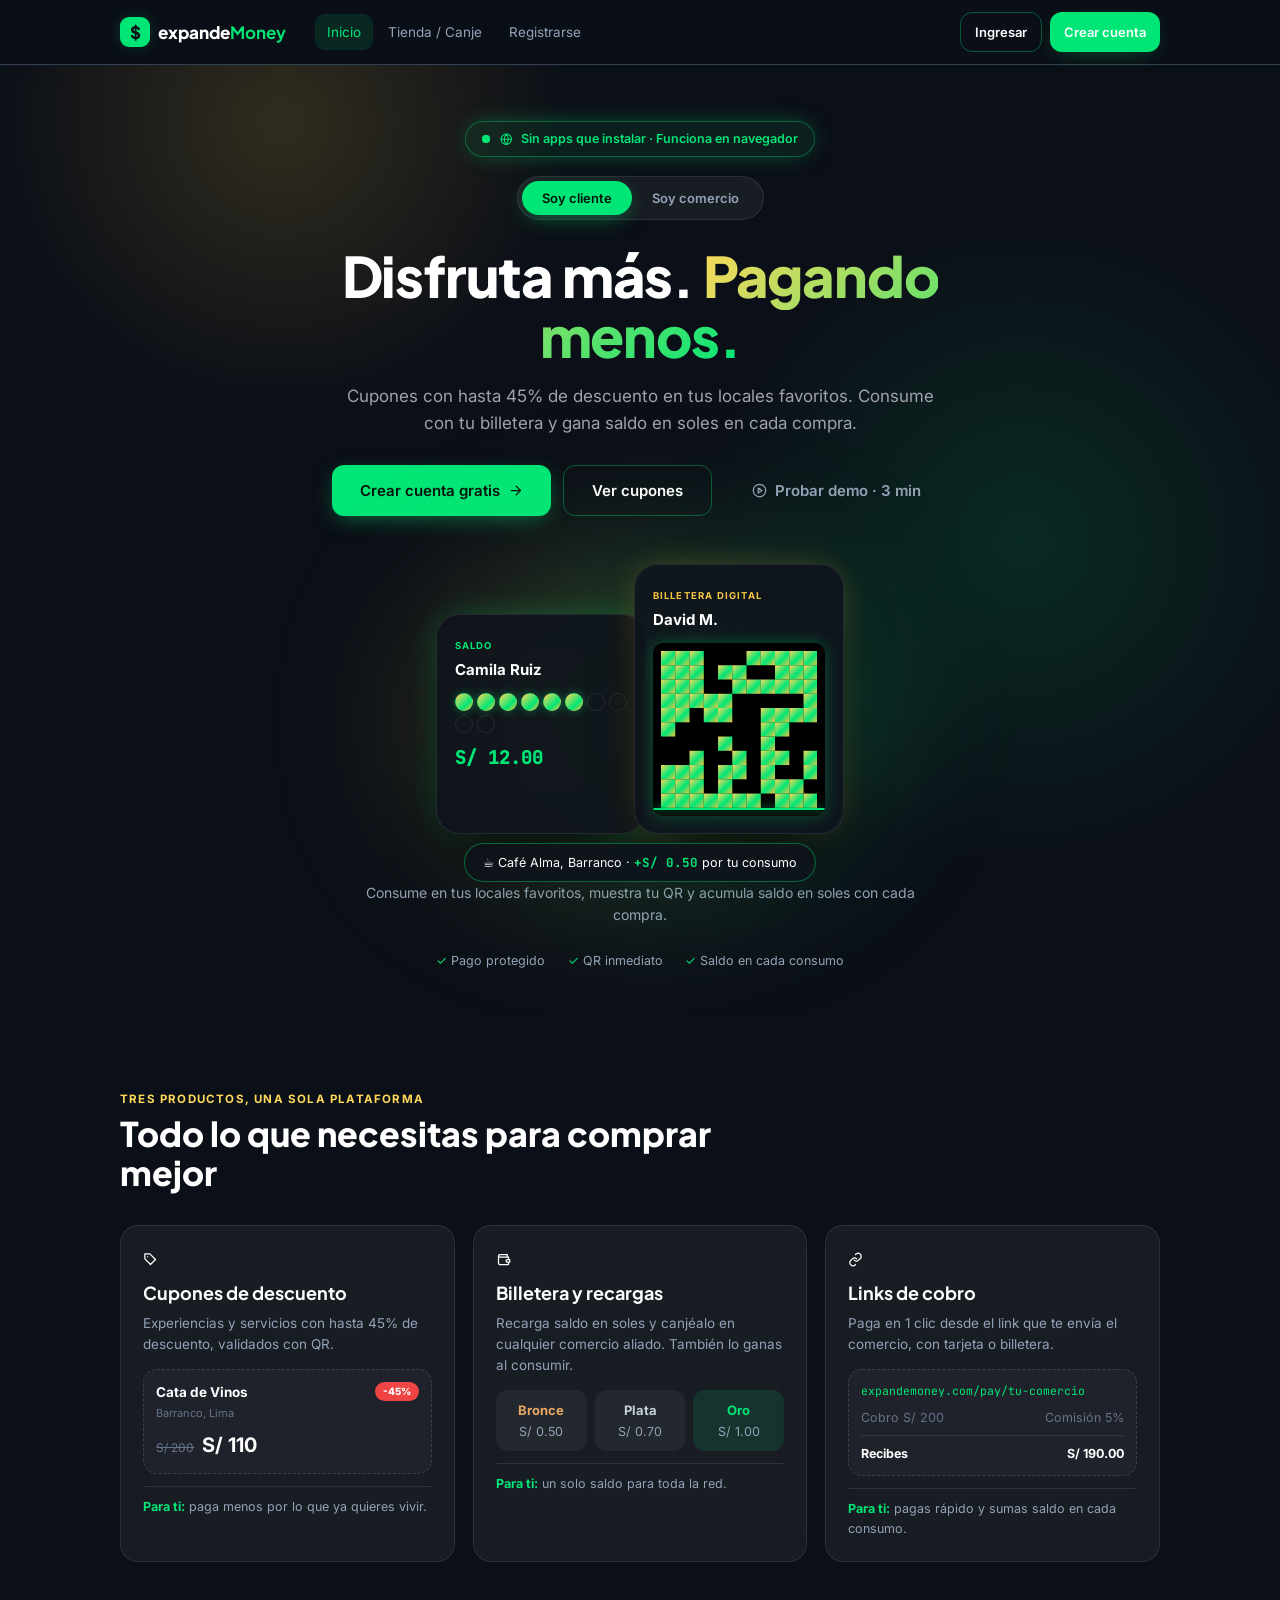
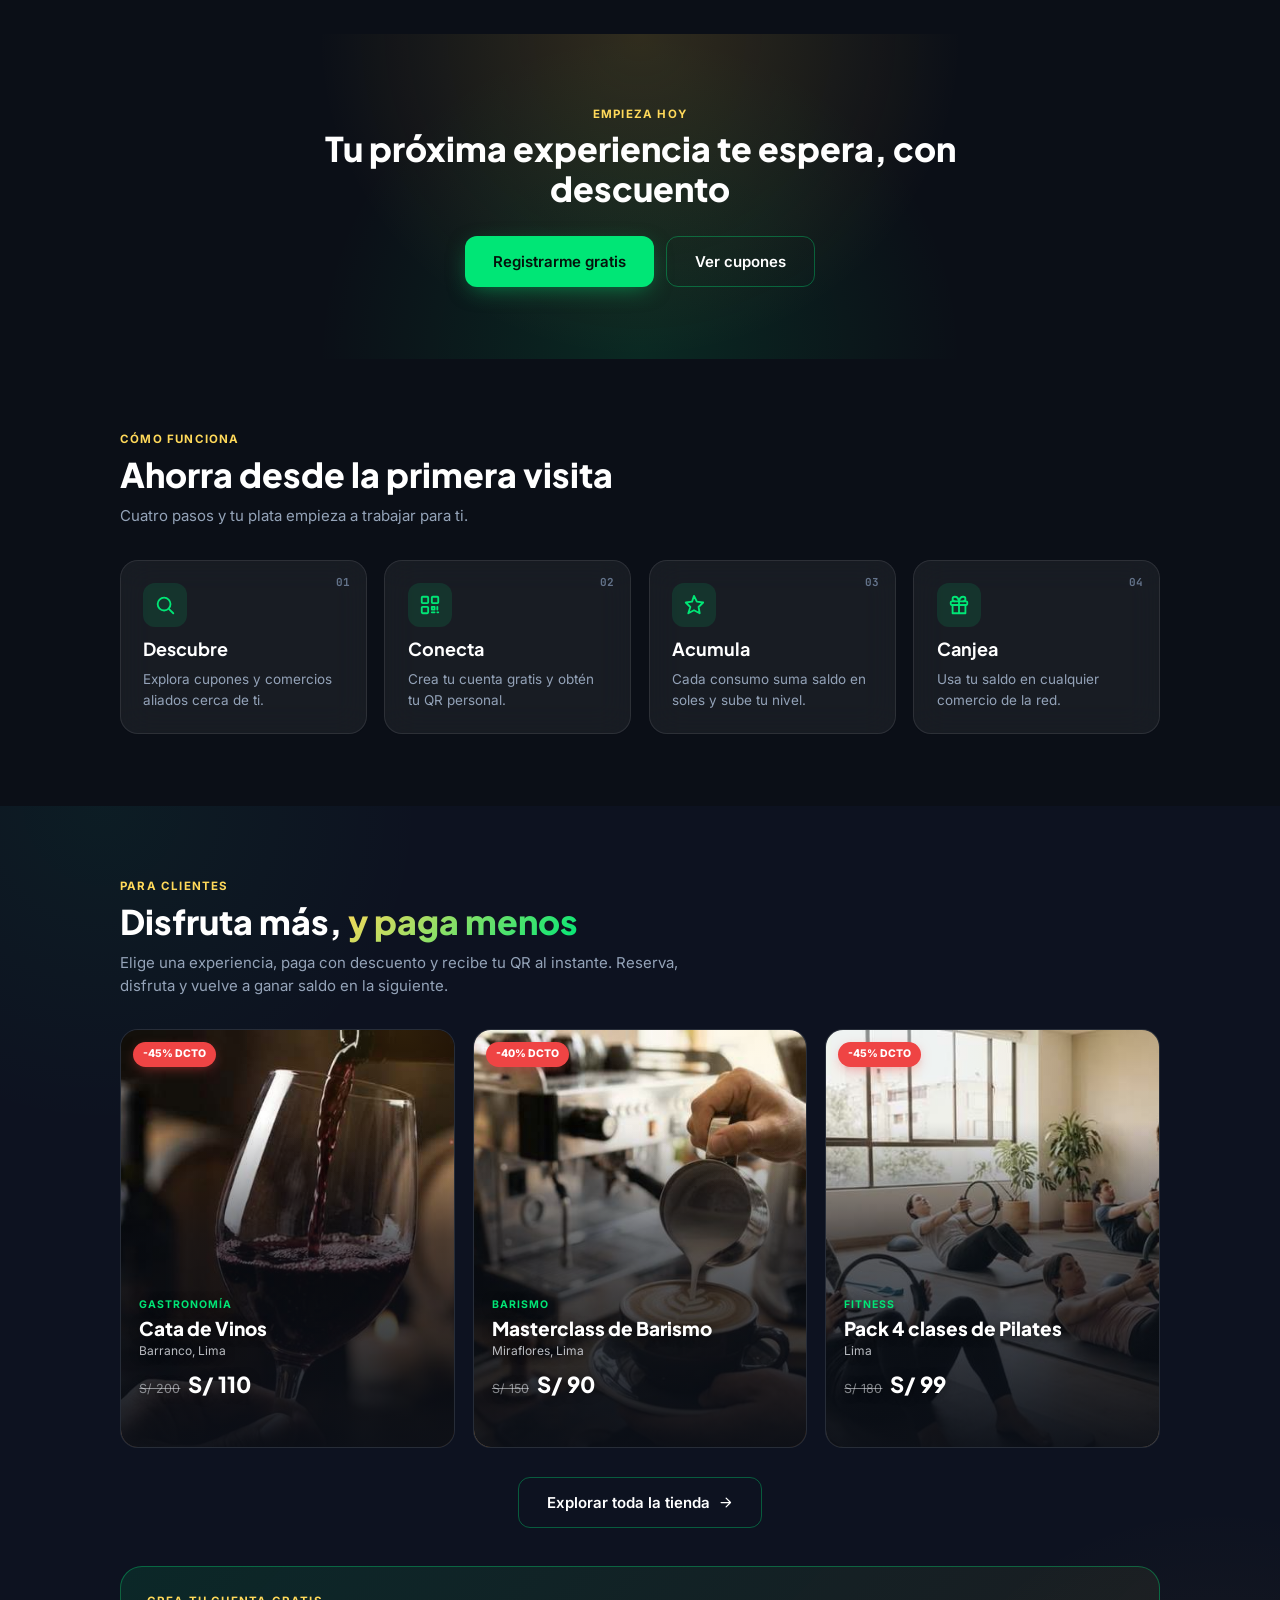
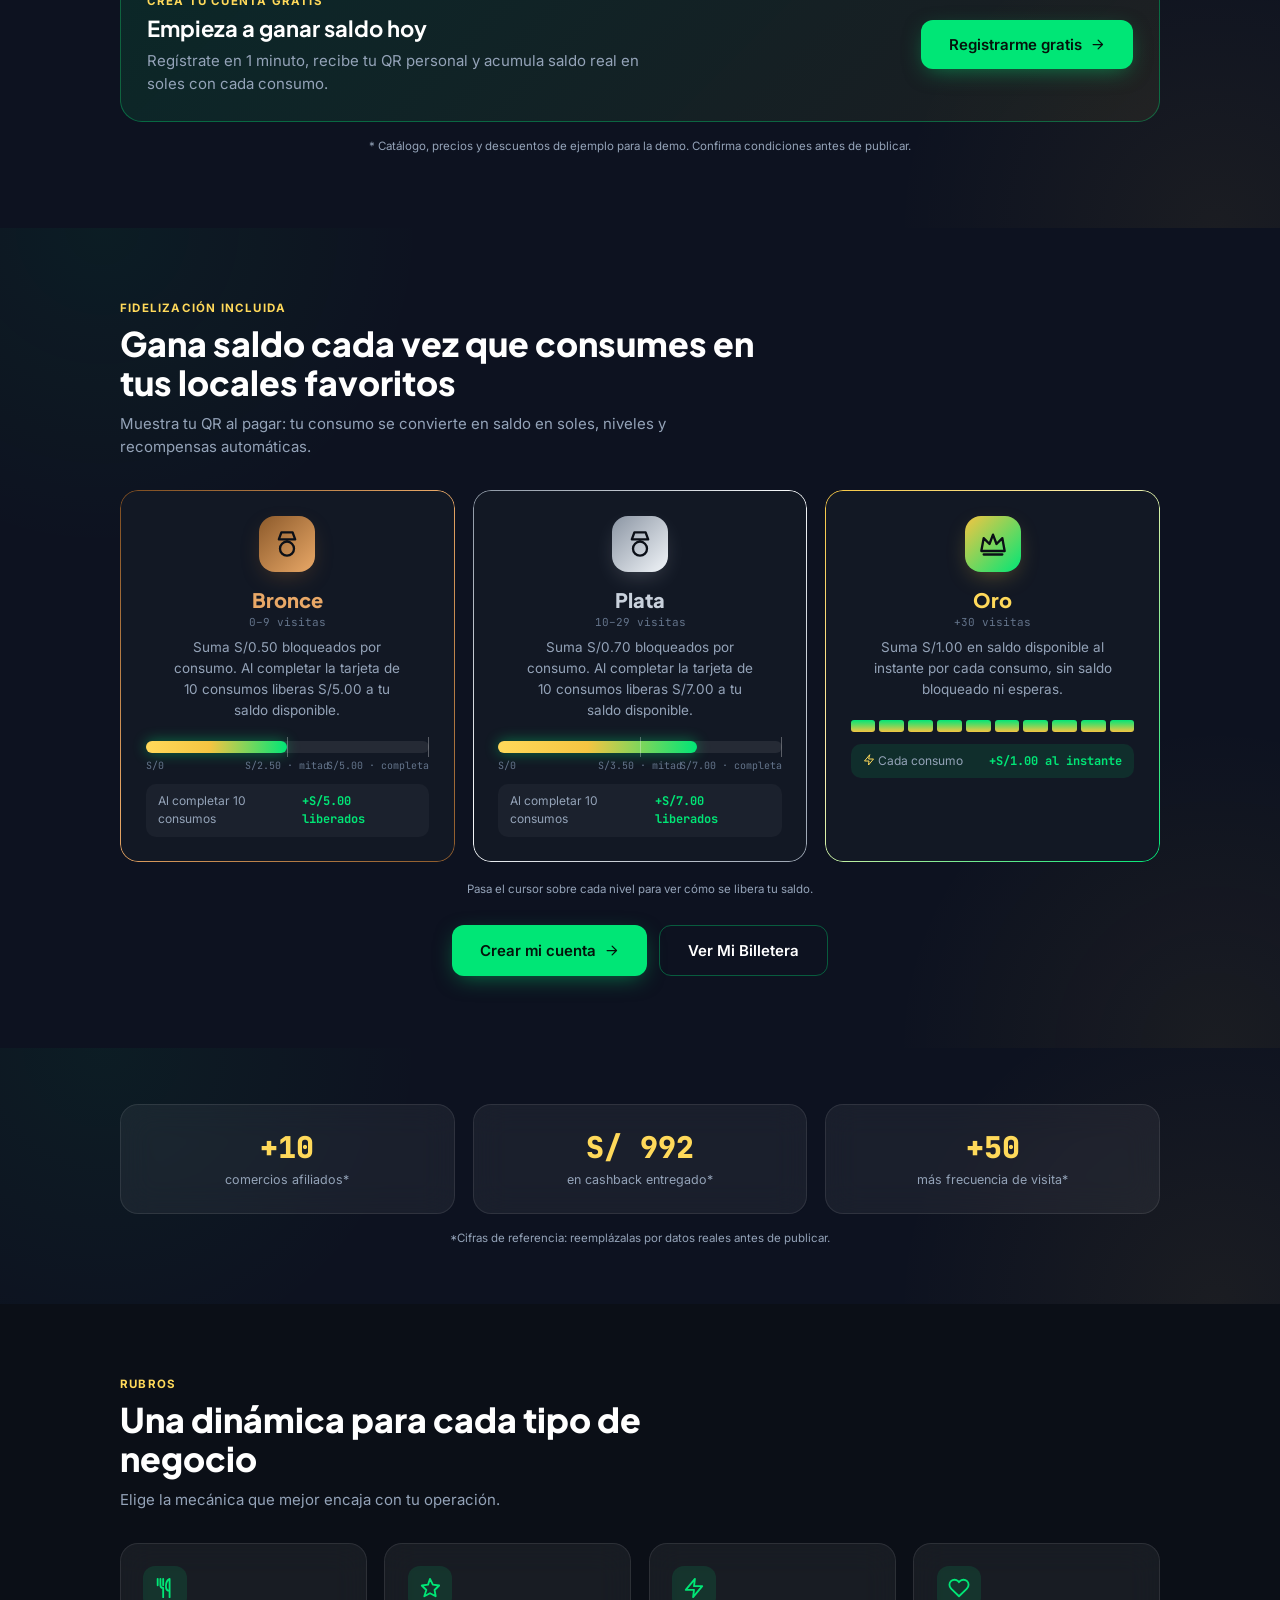
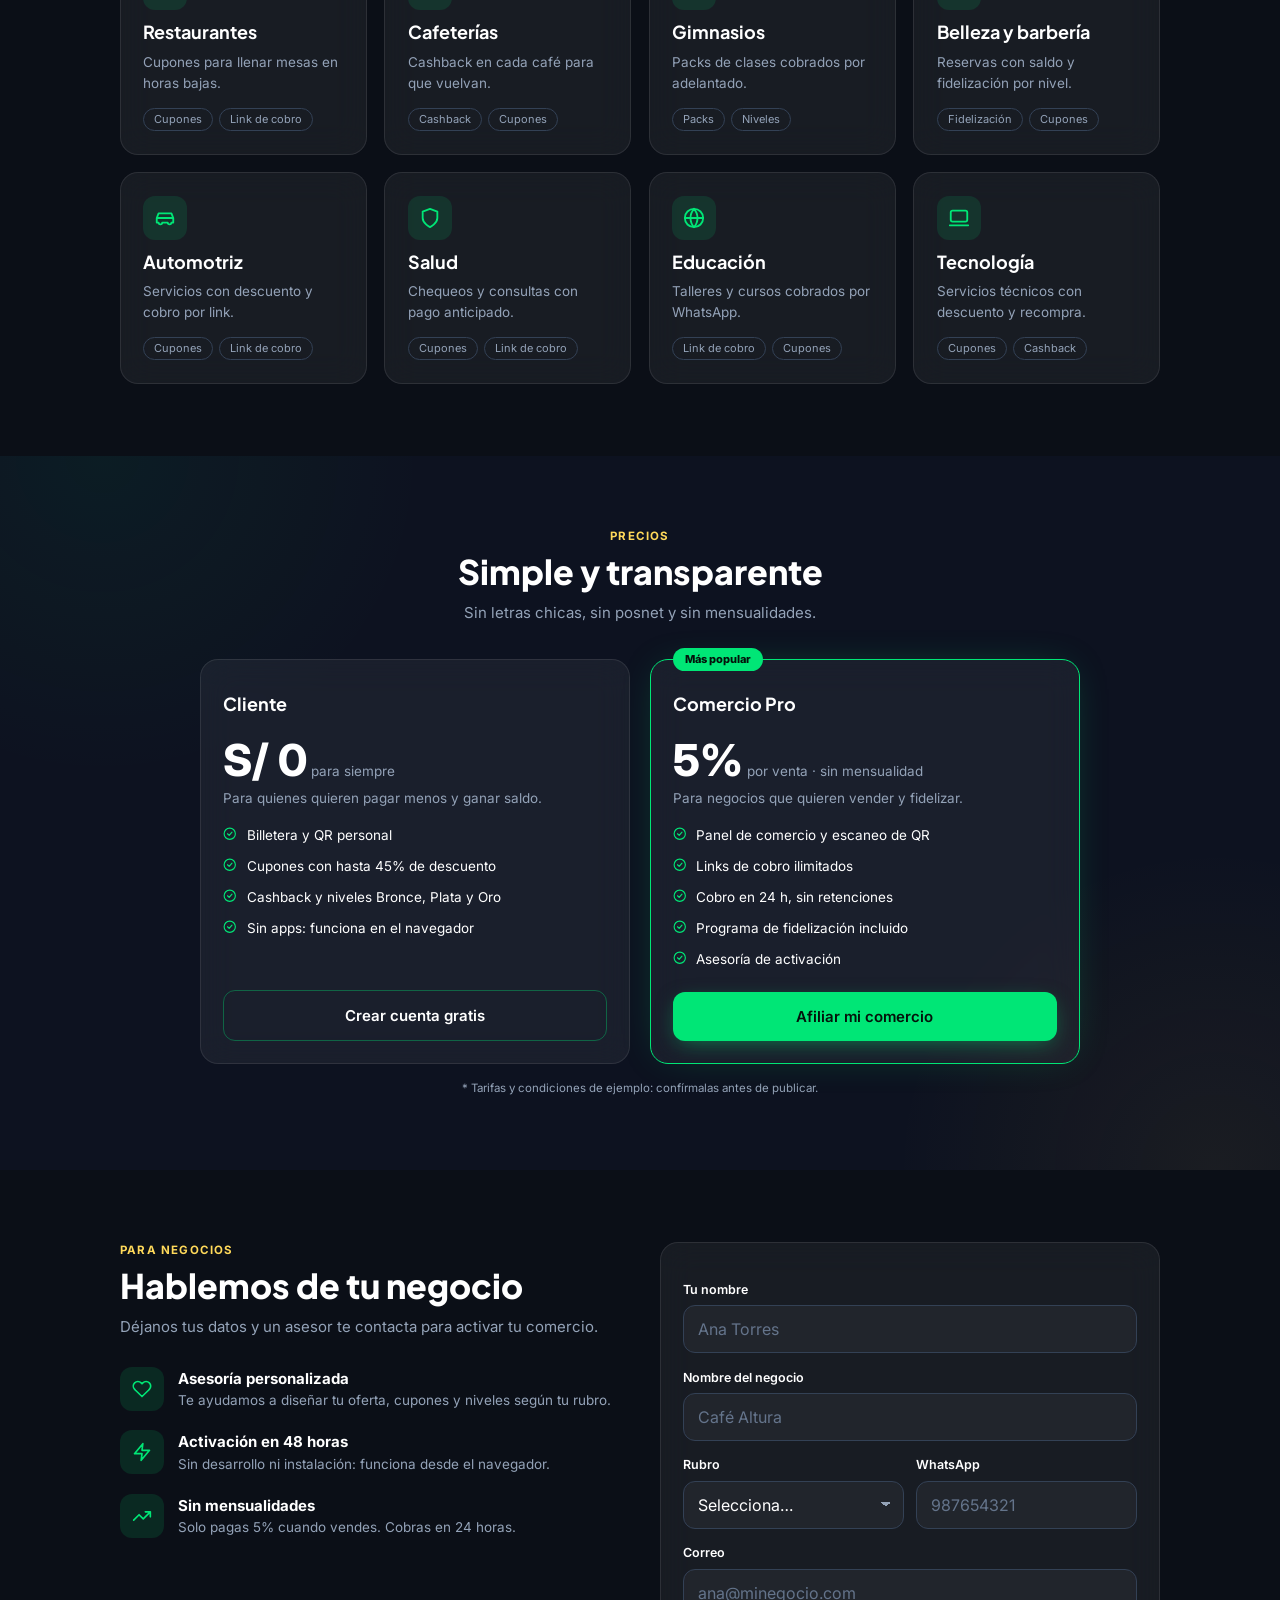
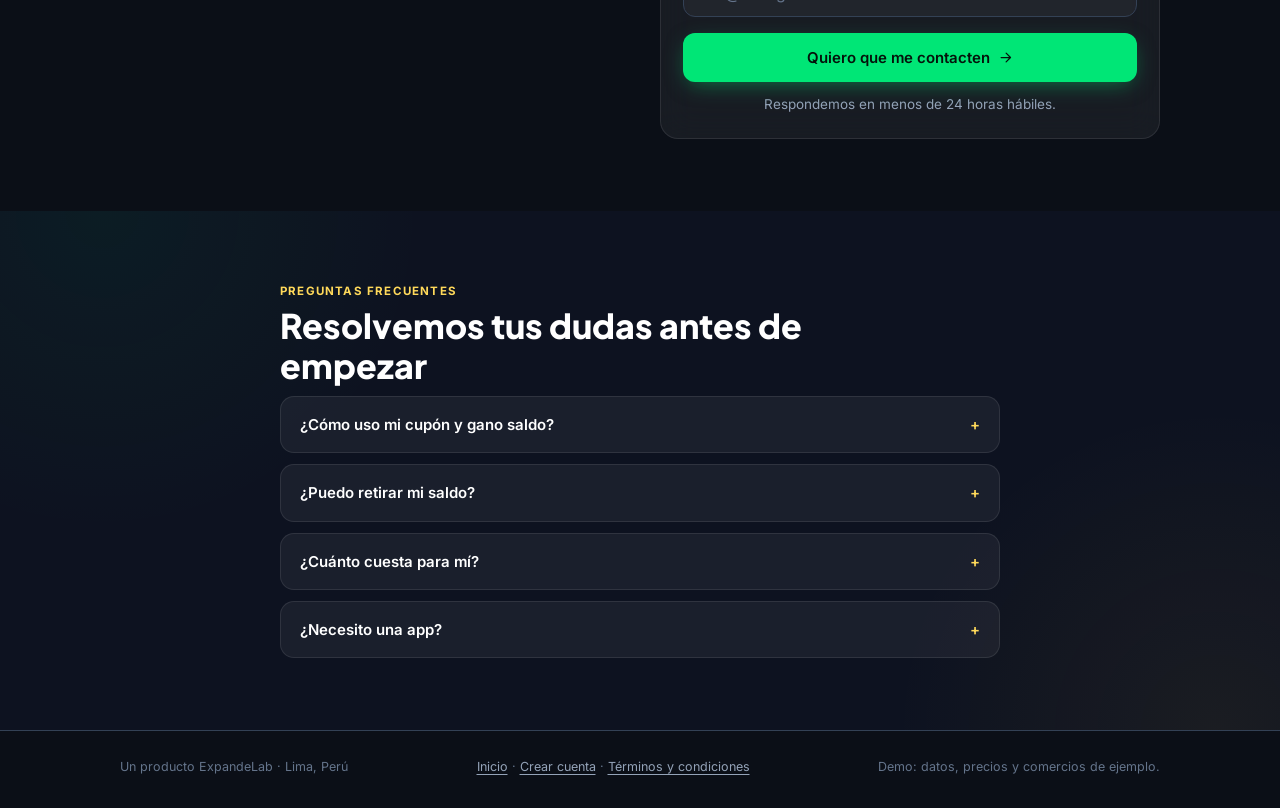
==== commit 5c60d5e2: "index.html" ====
--- a/index.html
+++ b/index.html
@@ -372,6 +372,10 @@
   </div>
 </section>
 
+<section class="final"><div class="wrap"><div class="eyebrow">Empieza hoy</div>
+  <h2><span class="c-only">Tu pr&oacute;xima experiencia te espera, con descuento</span><span class="m-only">Empieza a vender m&aacute;s con tu primer link de cobro</span></h2>
+  <div class="cta"><a href="signup.html" class="btn btn-p btn-lg c-only">Registrarme gratis</a><a href="shop.html" class="btn btn-o btn-lg c-only">Ver cupones</a><a href="#contacto" class="btn btn-p btn-lg m-only">Afiliar mi comercio</a><a href="signup.html" class="btn btn-o btn-lg m-only">Crear cuenta</a></div></div></section>
+
 <section id="como">
   <div class="wrap">
     <div class="eyebrow">C&oacute;mo funciona</div>
@@ -422,10 +426,6 @@
     </div>
   </div>
 </section>
-
-<section class="final"><div class="wrap"><div class="eyebrow">Empieza hoy</div>
-  <h2><span class="c-only">Tu pr&oacute;xima experiencia te espera, con descuento</span><span class="m-only">Empieza a vender m&aacute;s con tu primer link de cobro</span></h2>
-  <div class="cta"><a href="signup.html" class="btn btn-p btn-lg c-only">Registrarme gratis</a><a href="shop.html" class="btn btn-o btn-lg c-only">Ver cupones</a><a href="#contacto" class="btn btn-p btn-lg m-only">Afiliar mi comercio</a><a href="signup.html" class="btn btn-o btn-lg m-only">Crear cuenta</a></div></div></section>
 
 <section id="fidelizacion" class="alt">
   <div class="wrap">
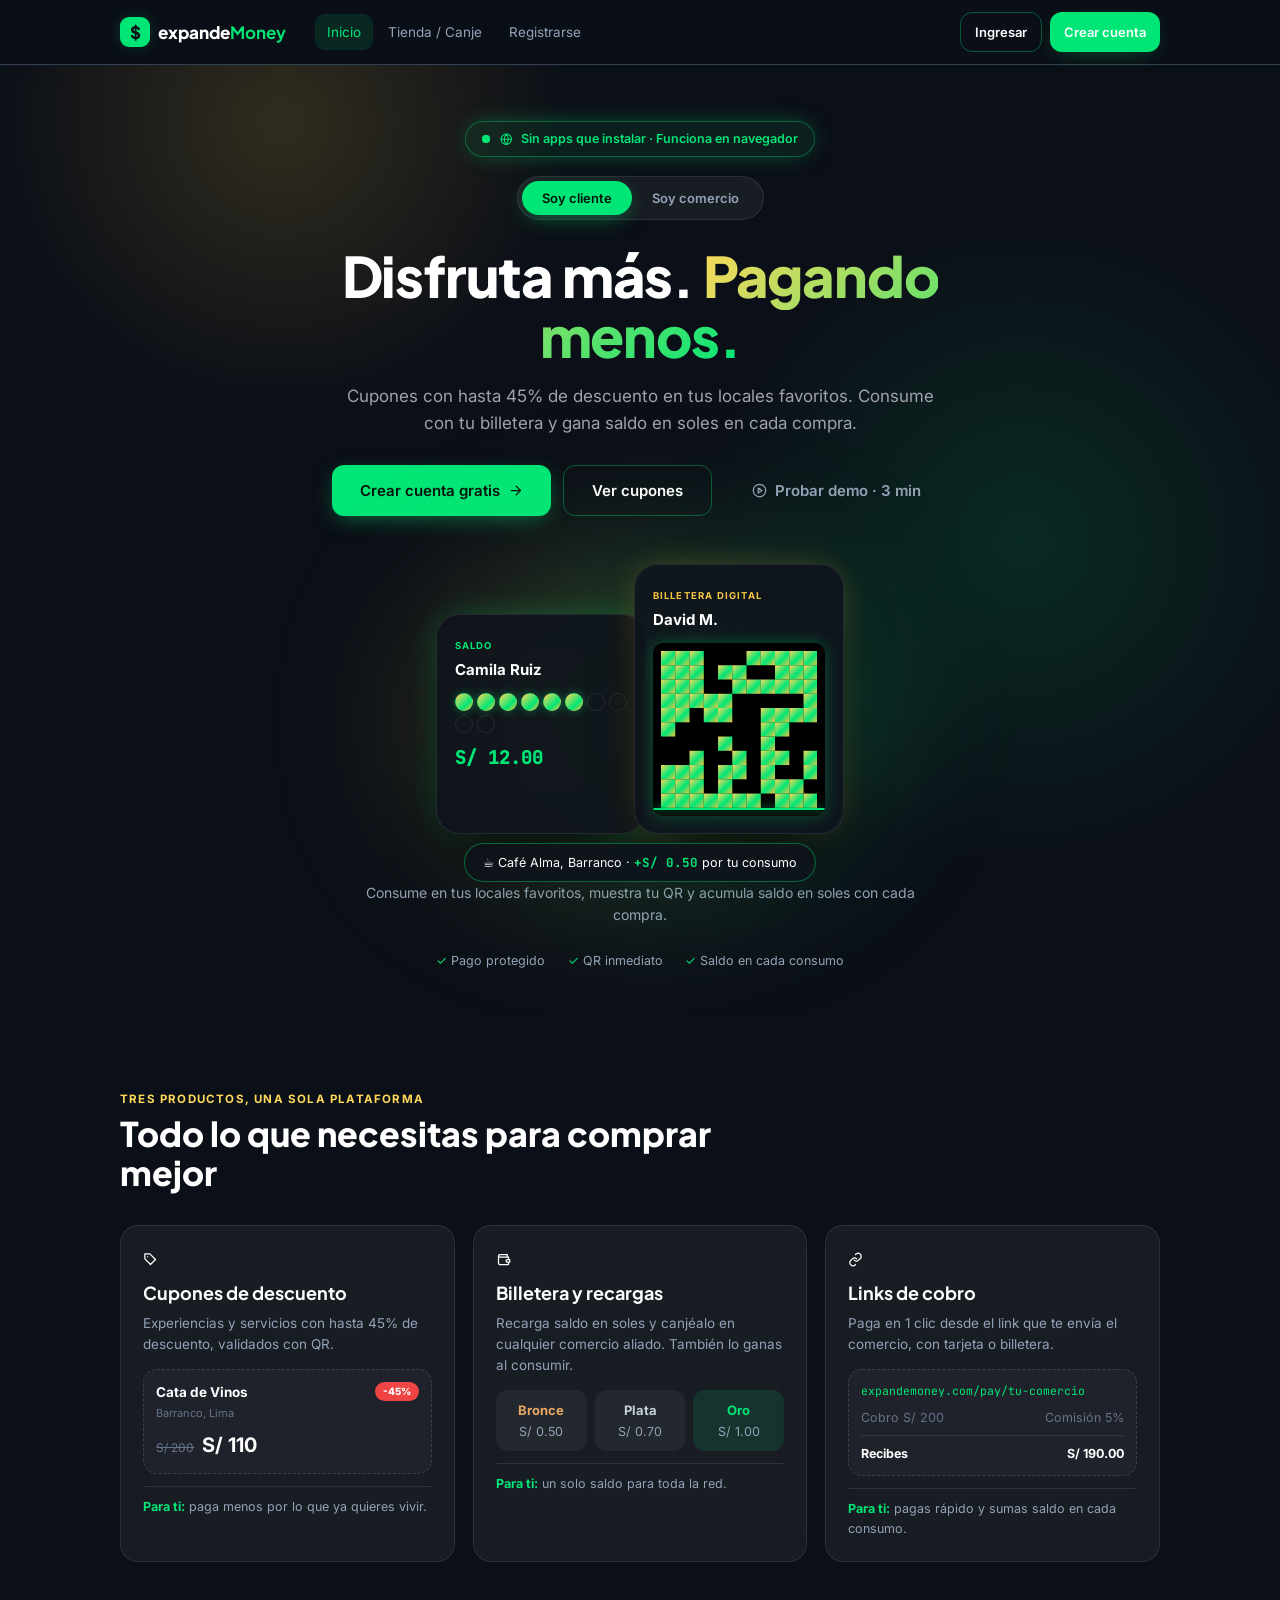
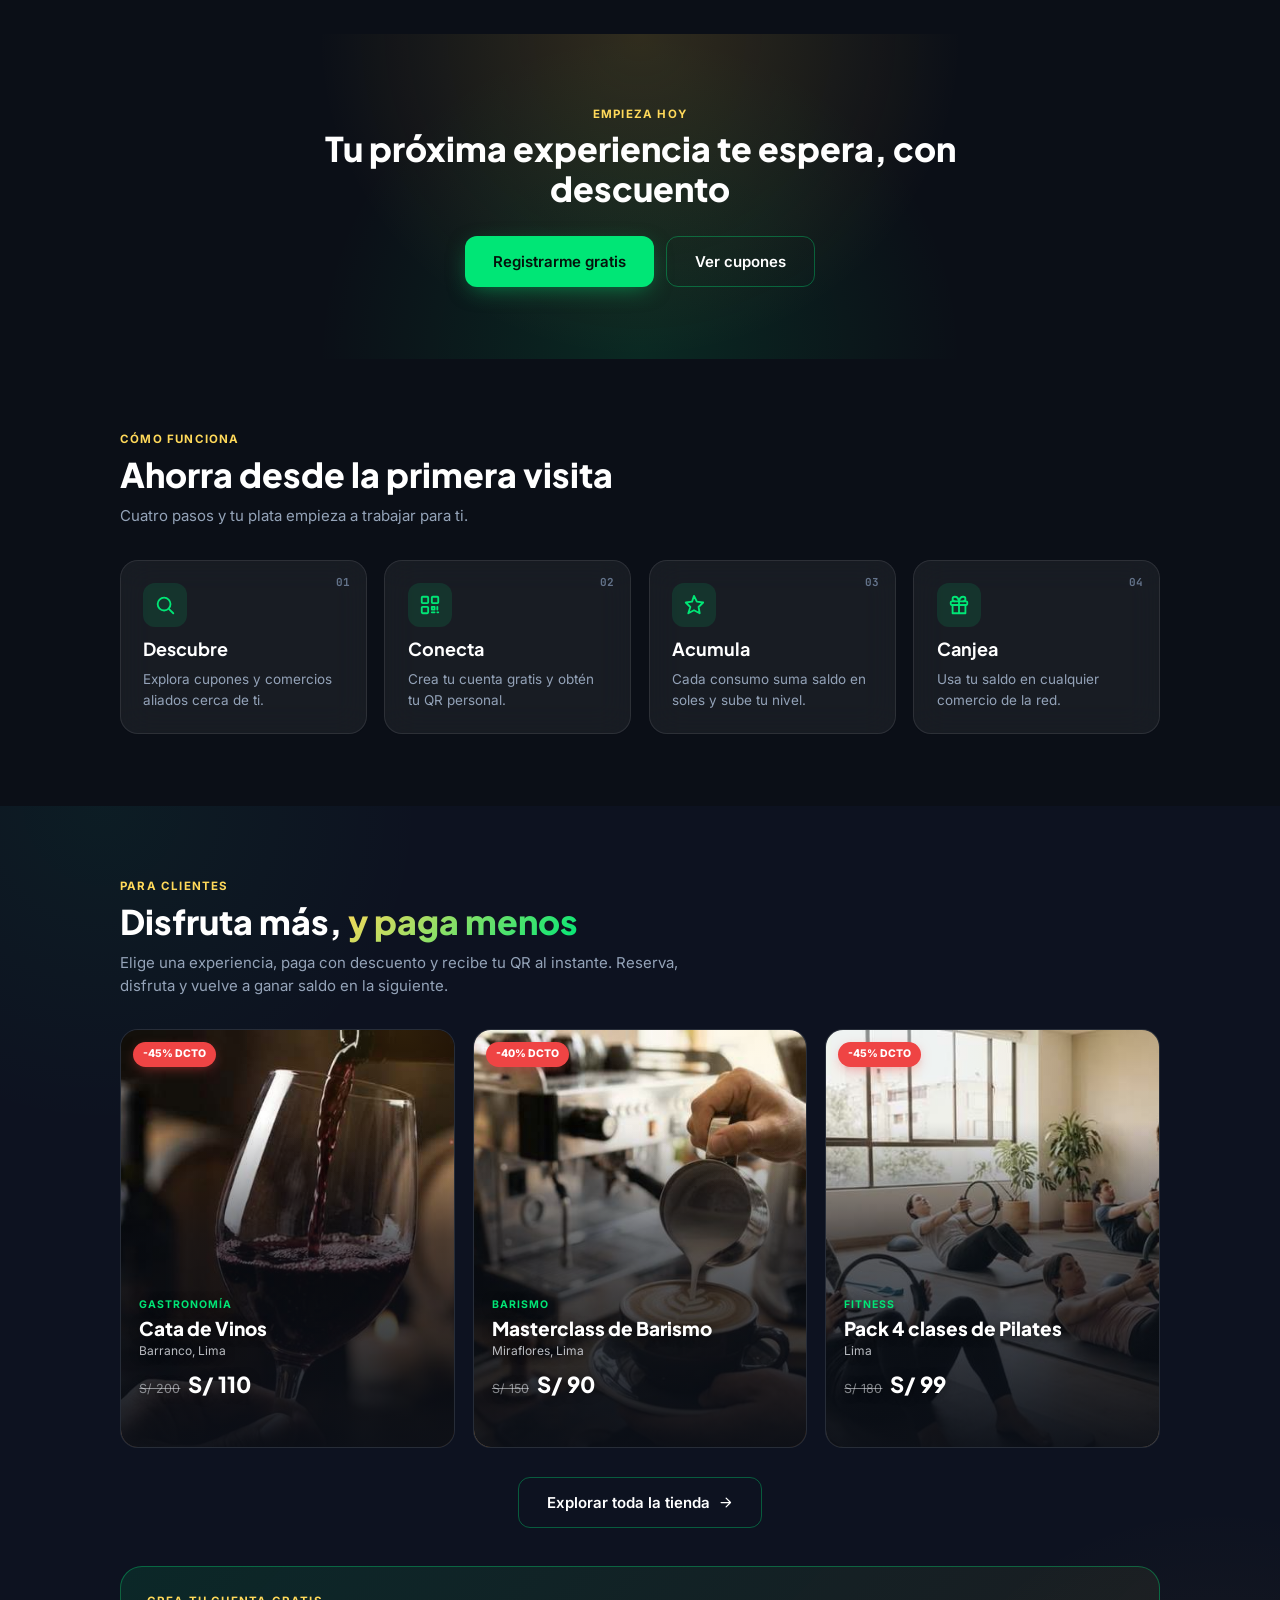
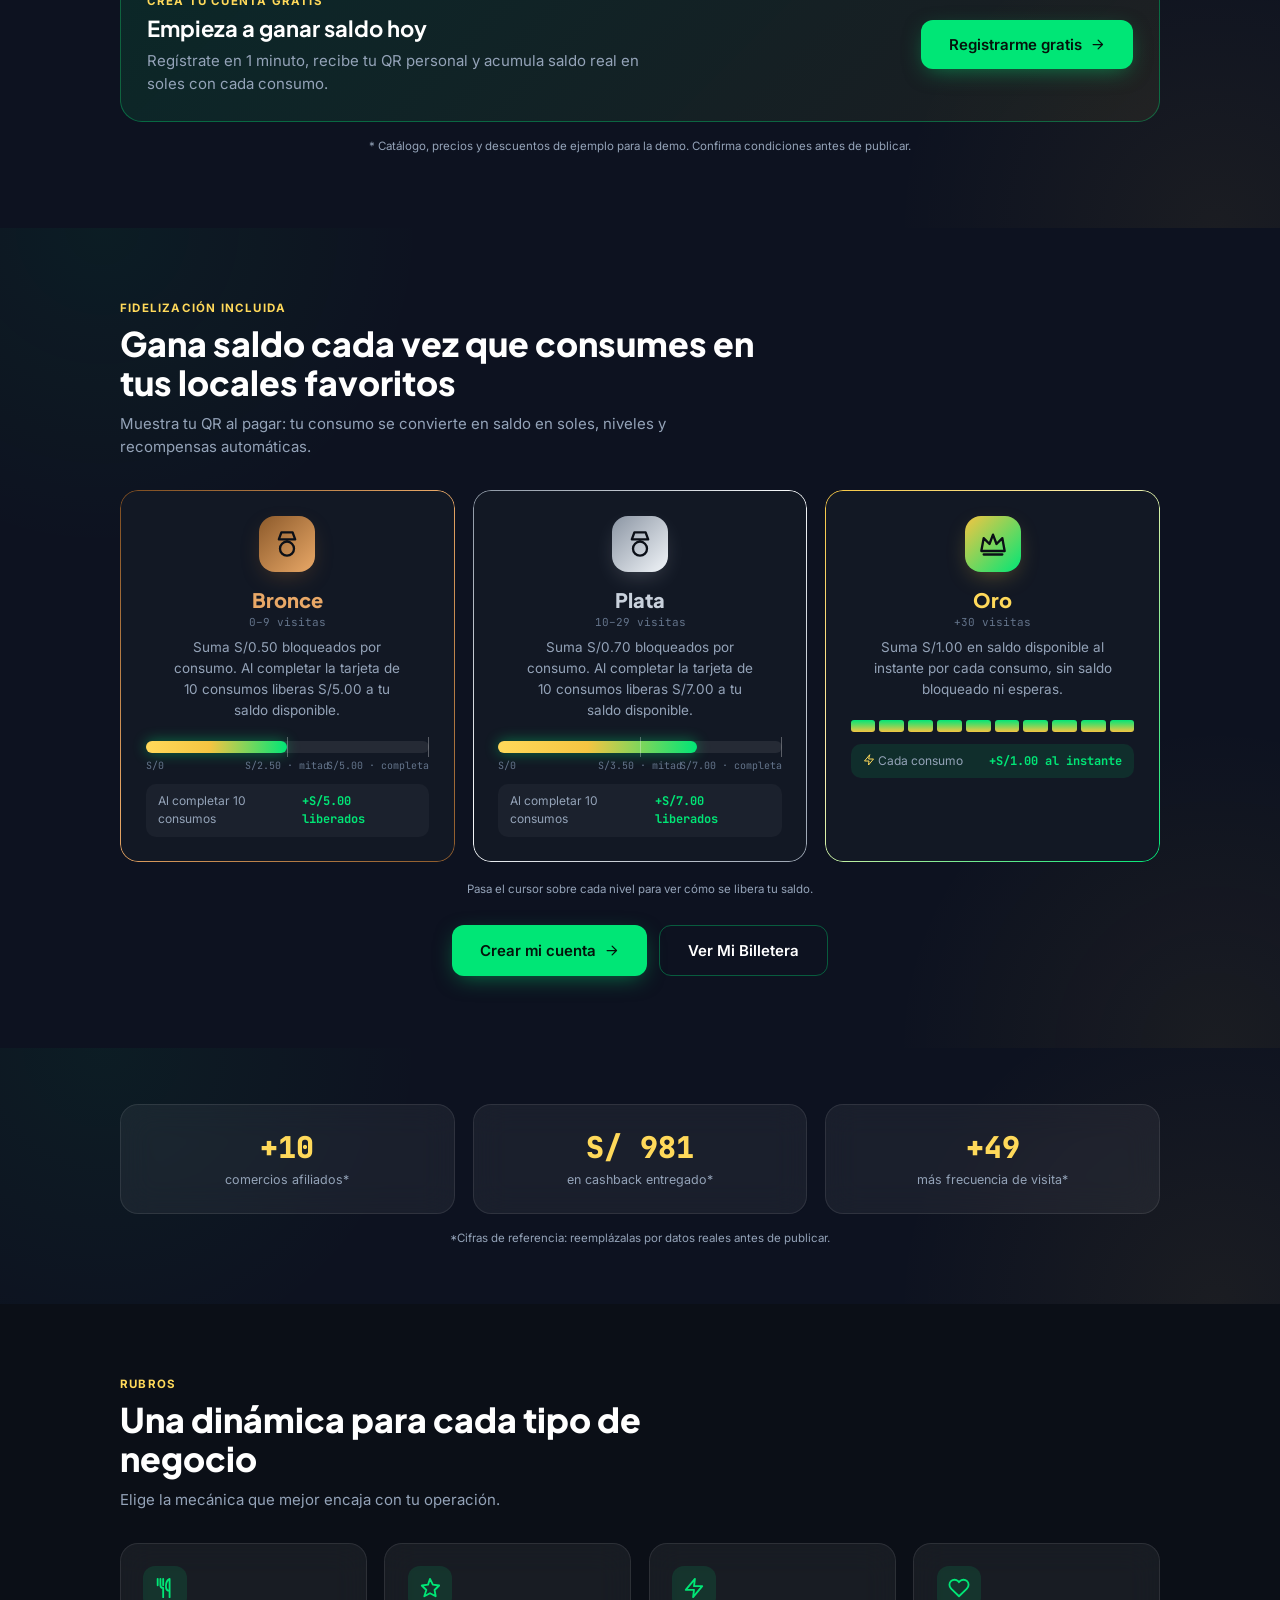
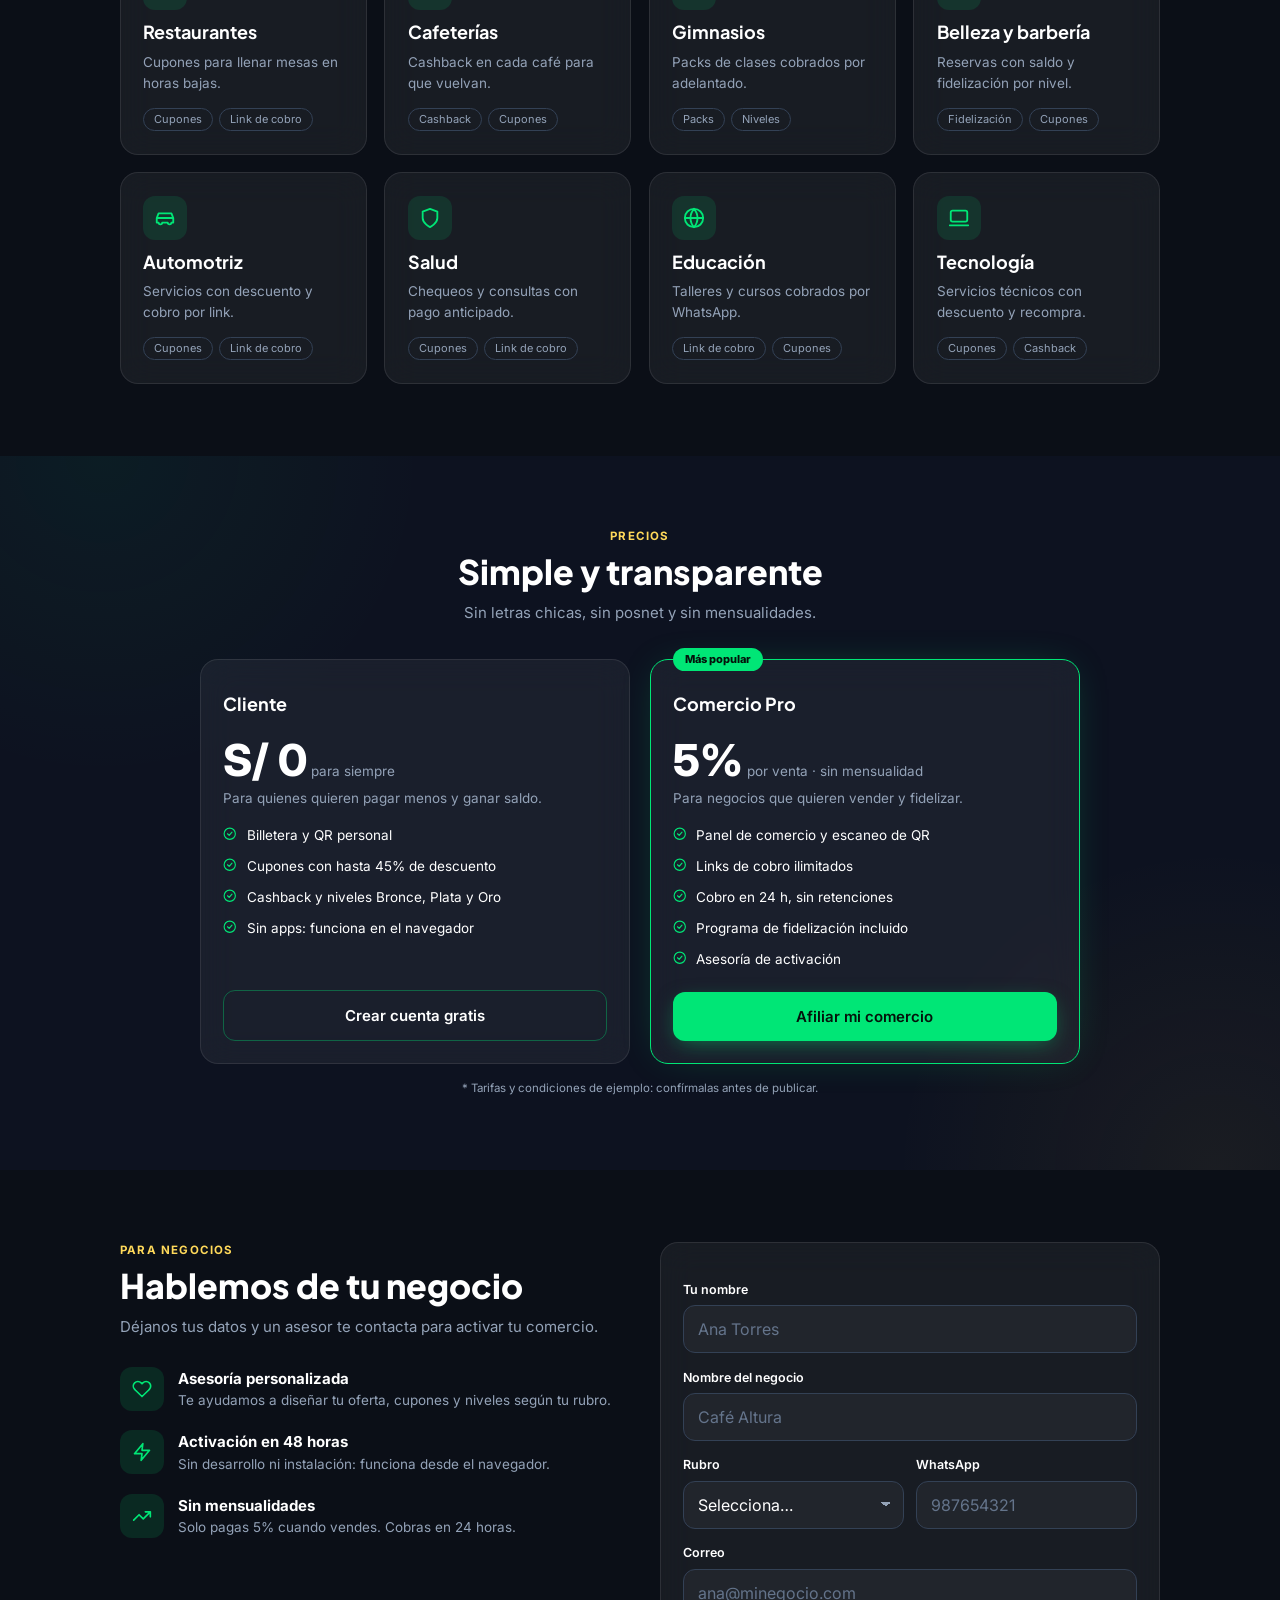
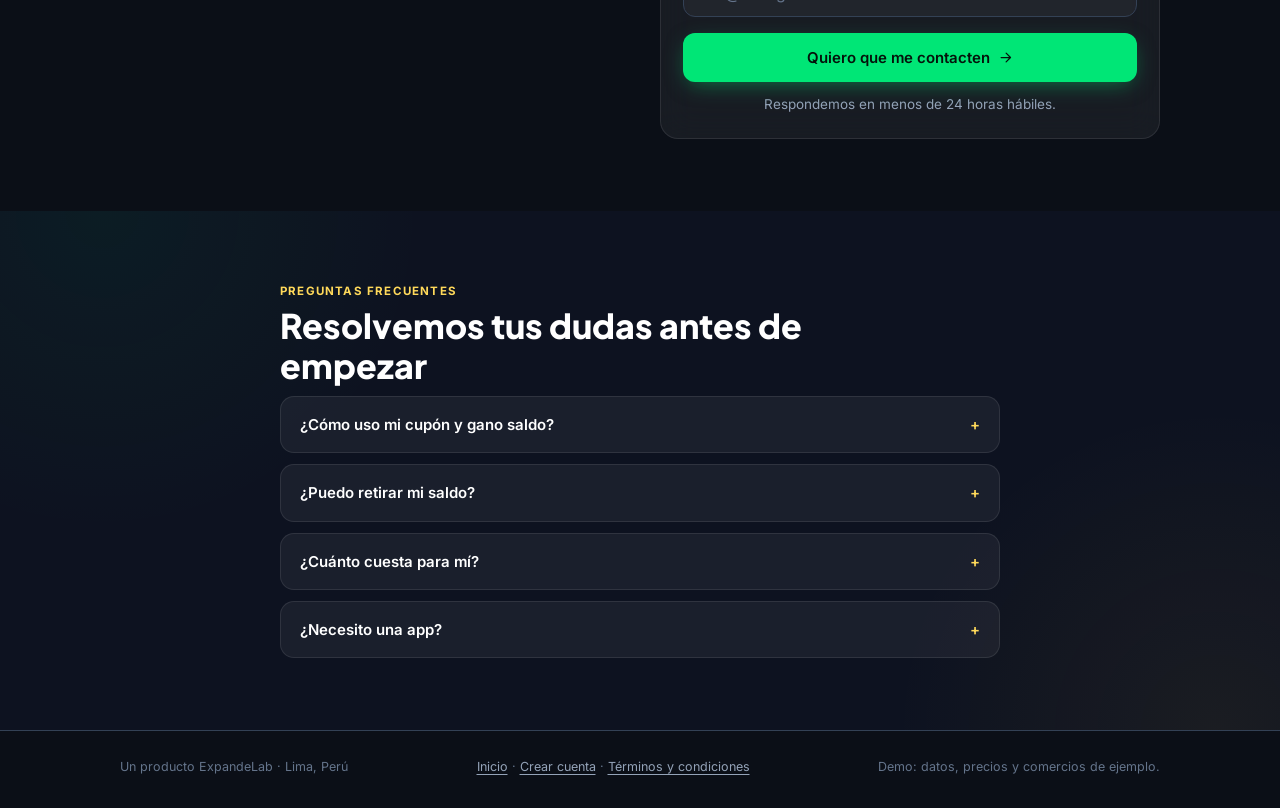
==== commit 5179d78d: "Add files via upload" ====
--- a/index.html
+++ b/index.html
@@ -705,7 +705,7 @@
 function renderAuth(){
   const el=$('#eauth');if(!el)return;
   if(S.auth&&S.user){el.innerHTML=`<a class="walchip" href="dashboard.html" aria-label="Tu saldo disponible: ${money(S.disp)}. Ir a Mi Billetera"><small>Disponible</small><b id="nav-bal">${money(S.disp)}</b></a><button class="btn btn-e sm" type="button" data-recharge="" aria-label="Recargar saldo">${ic('wallet')}<span class="rlb">Recargar</span></button>`}
-  else el.innerHTML=`<a class="btn btn-o sm" href="https://www.expandemoney.com/login">Ingresar</a><a class="btn btn-e sm" href="signup.html">Crear cuenta</a>`;
+  else el.innerHTML=`<a class="btn btn-o sm" href="login.html">Ingresar</a><a class="btn btn-e sm" href="signup.html">Crear cuenta</a>`;
 }
 EM.renderAuth=renderAuth;
 
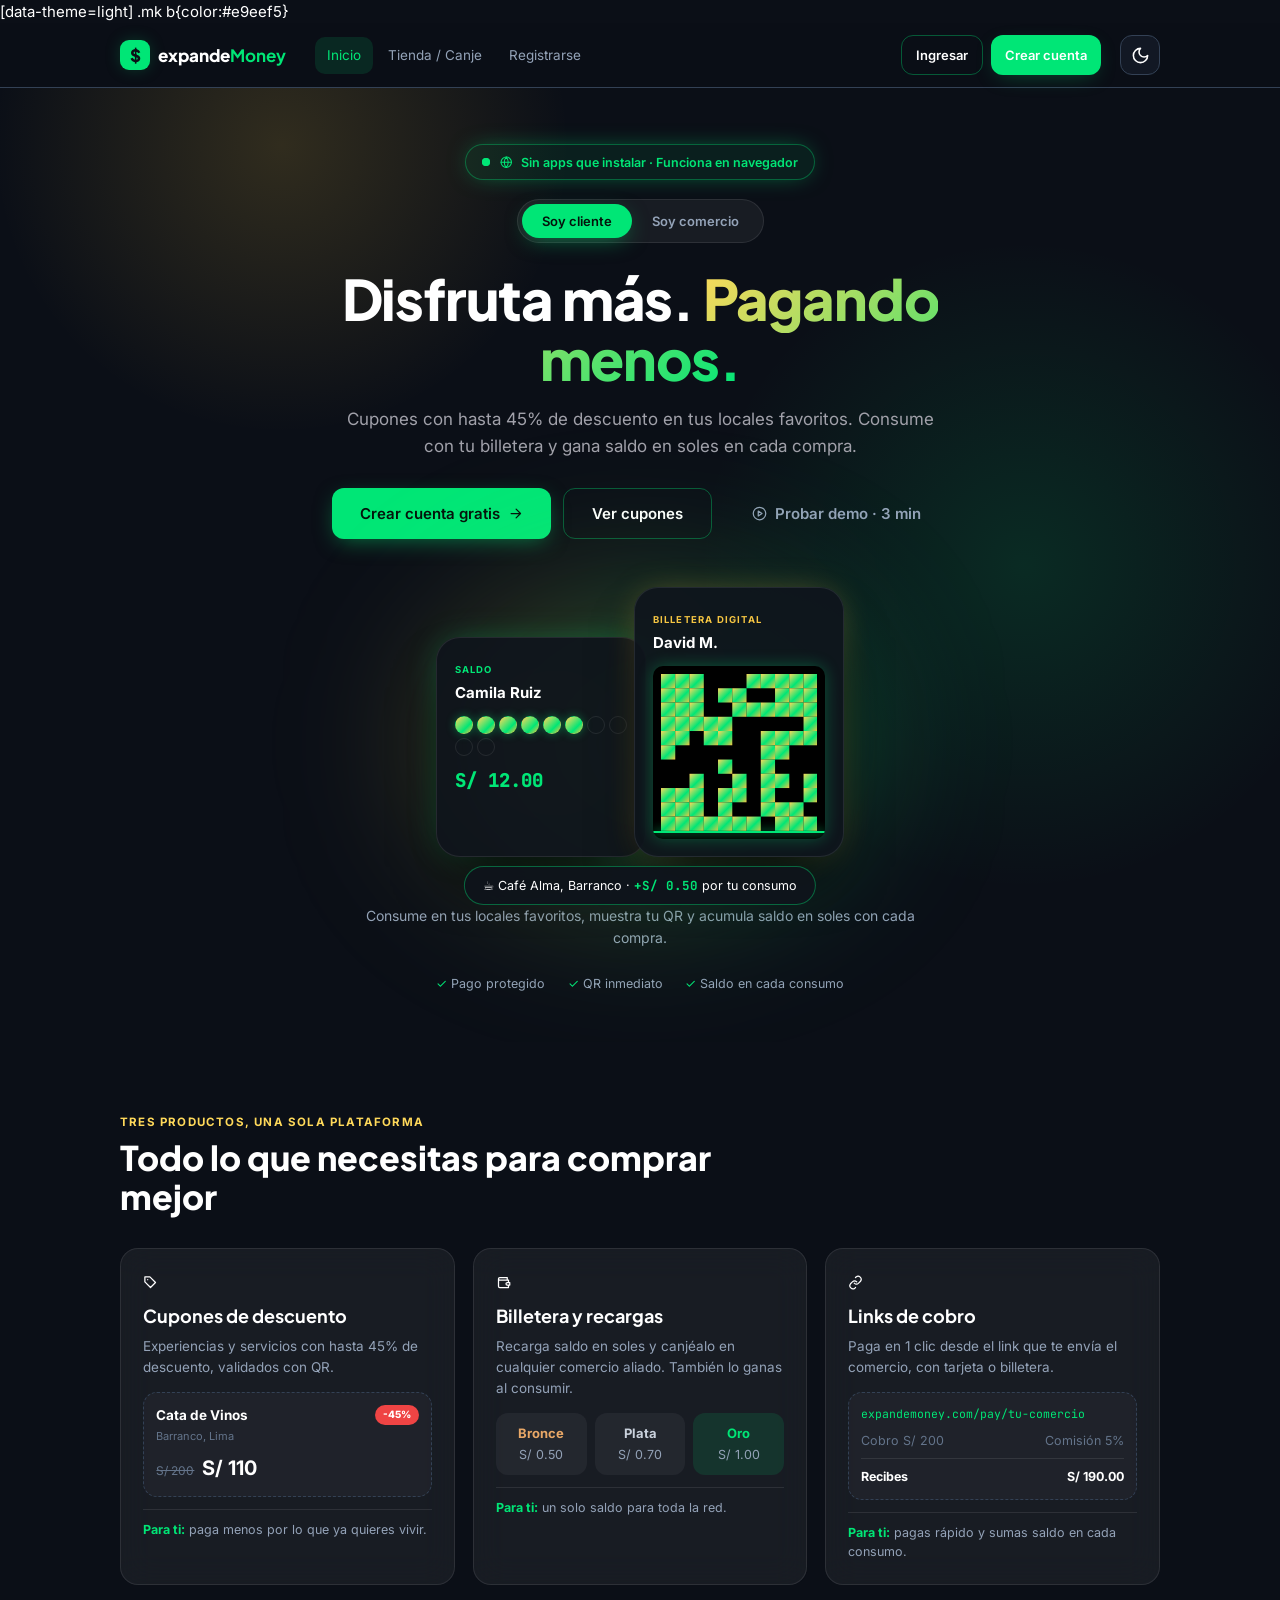
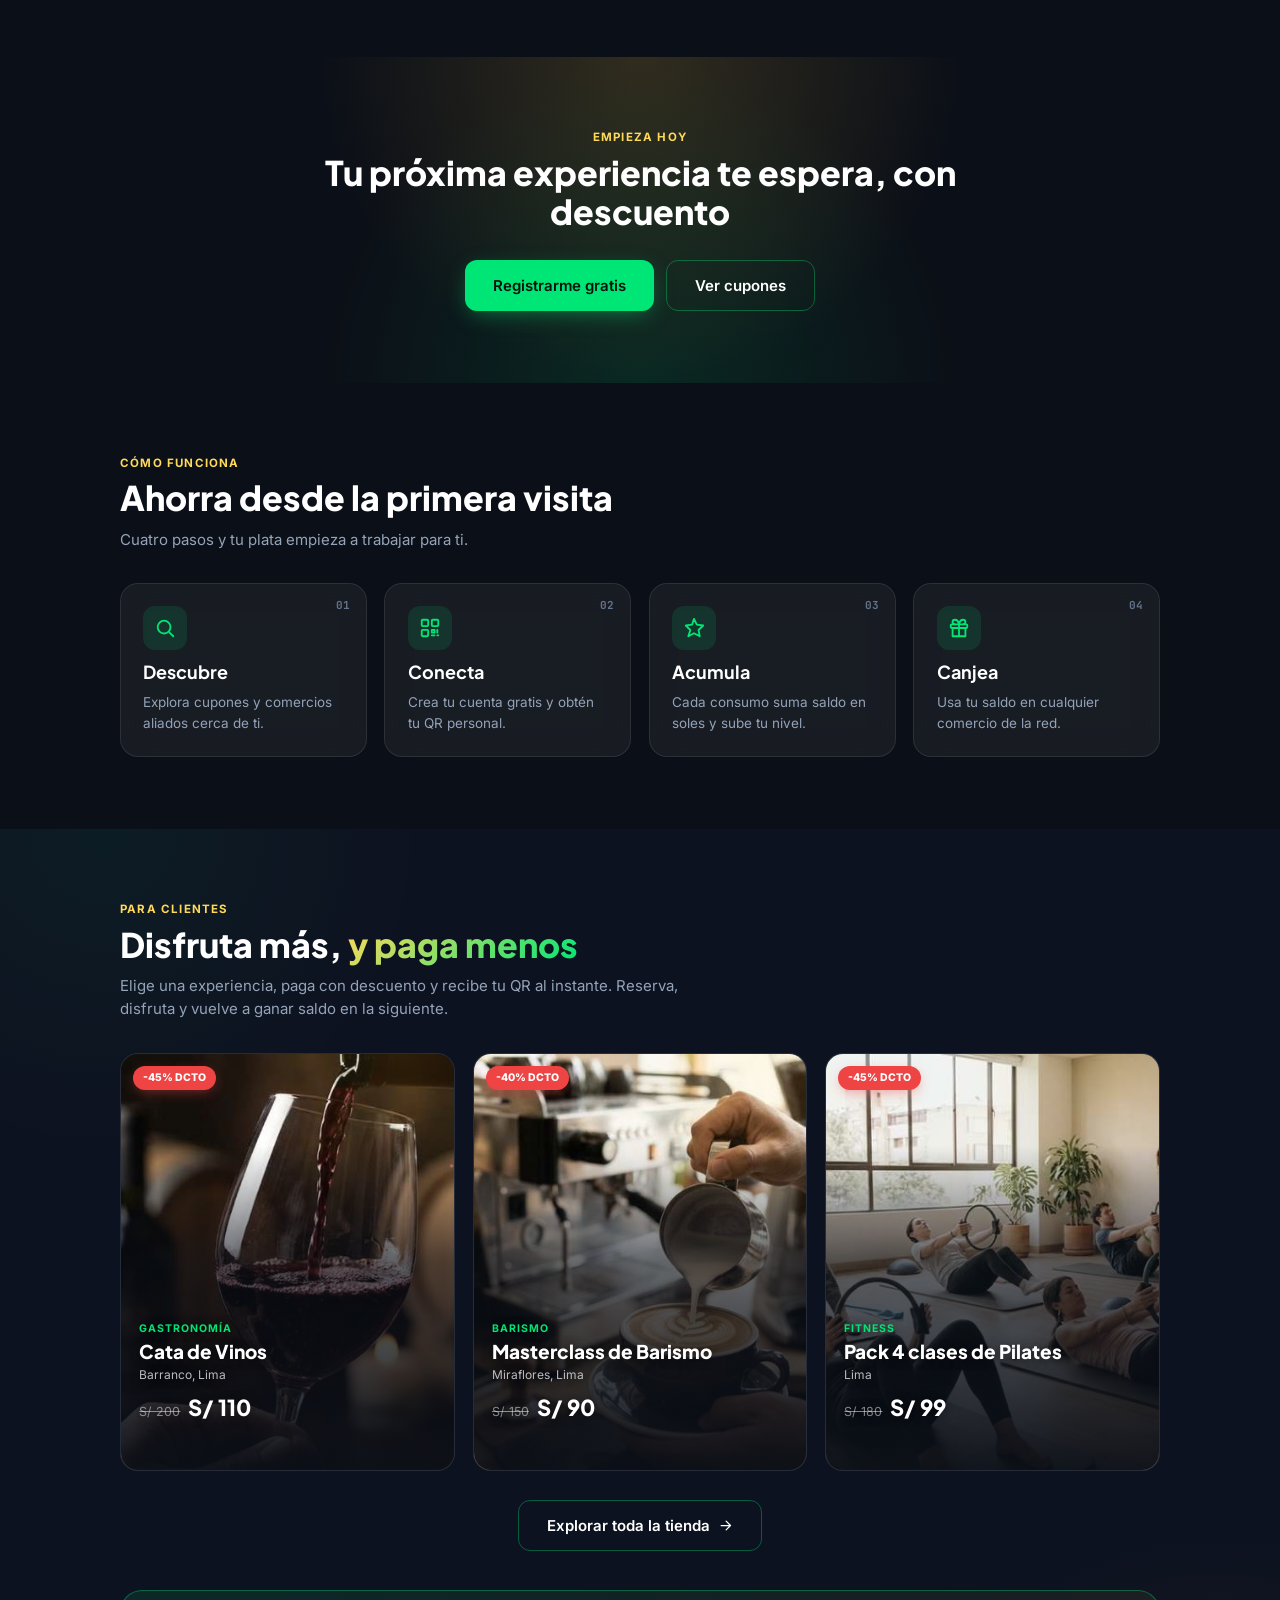
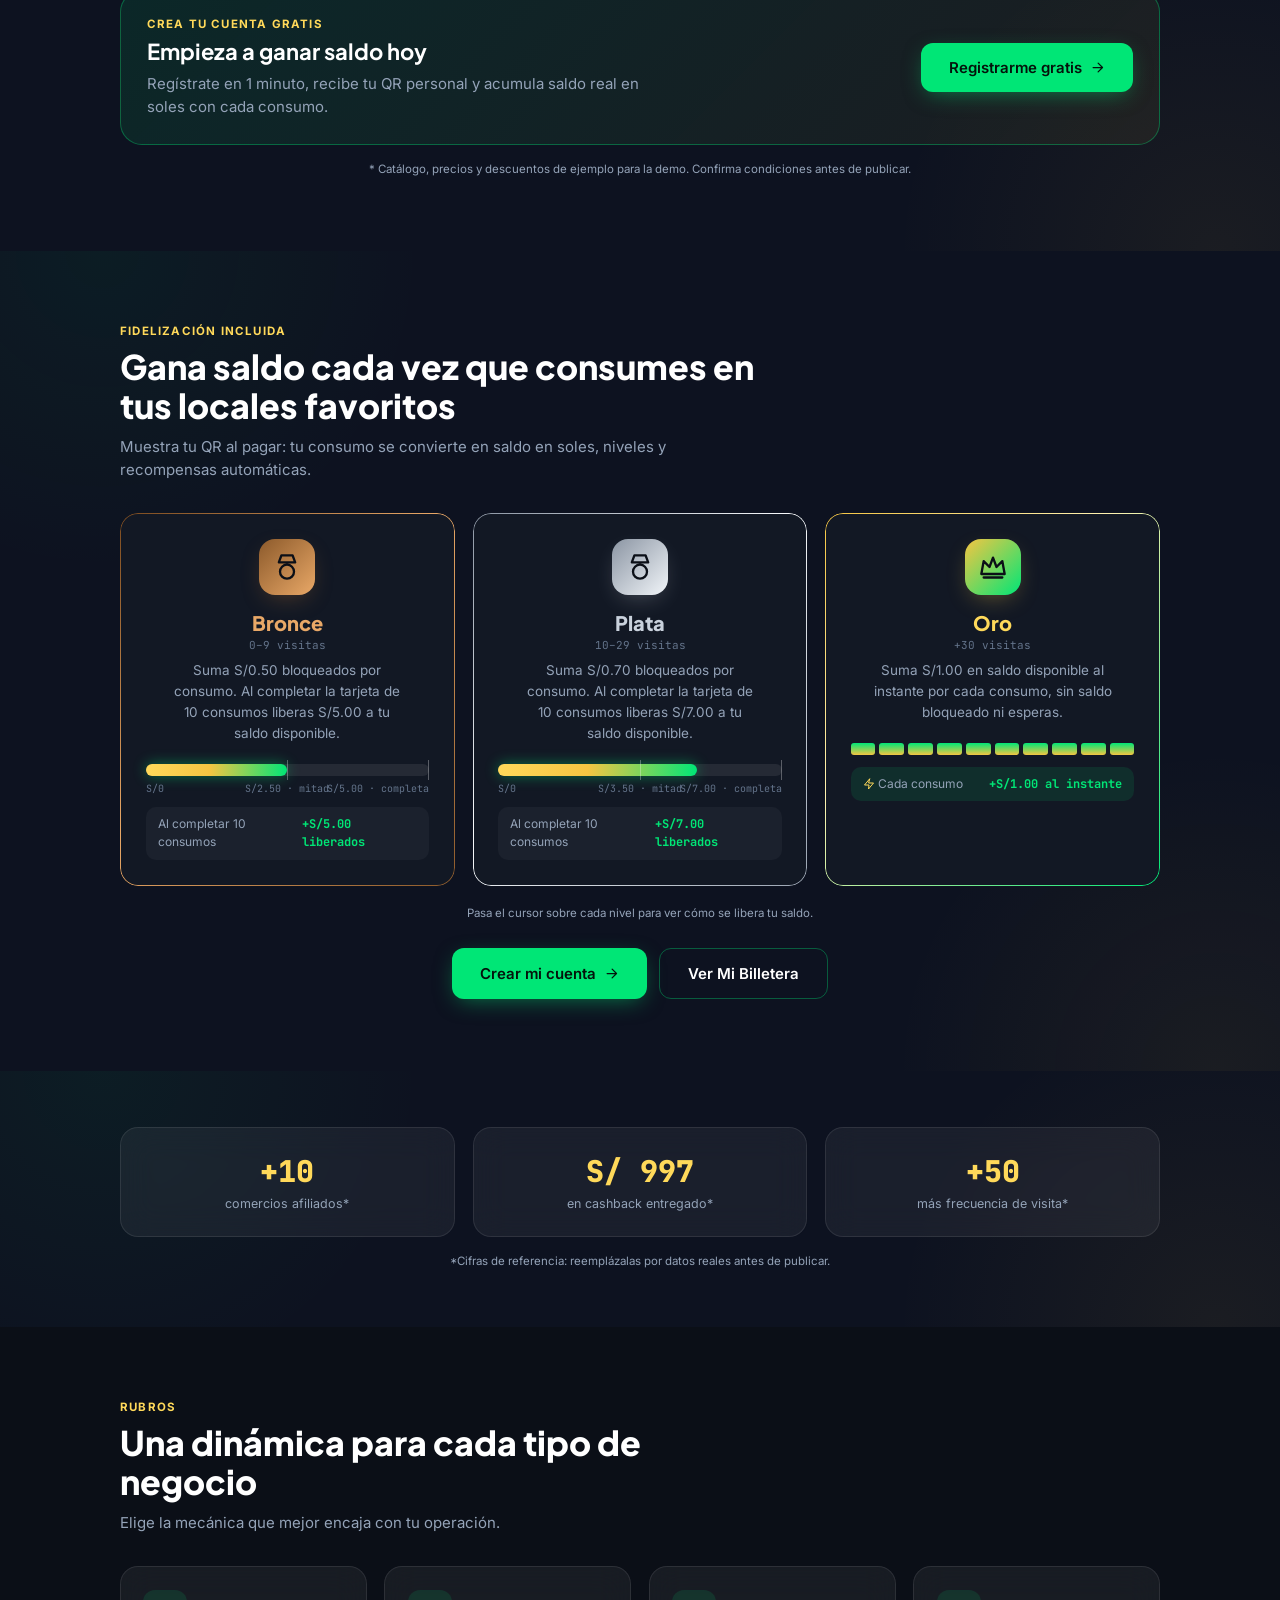
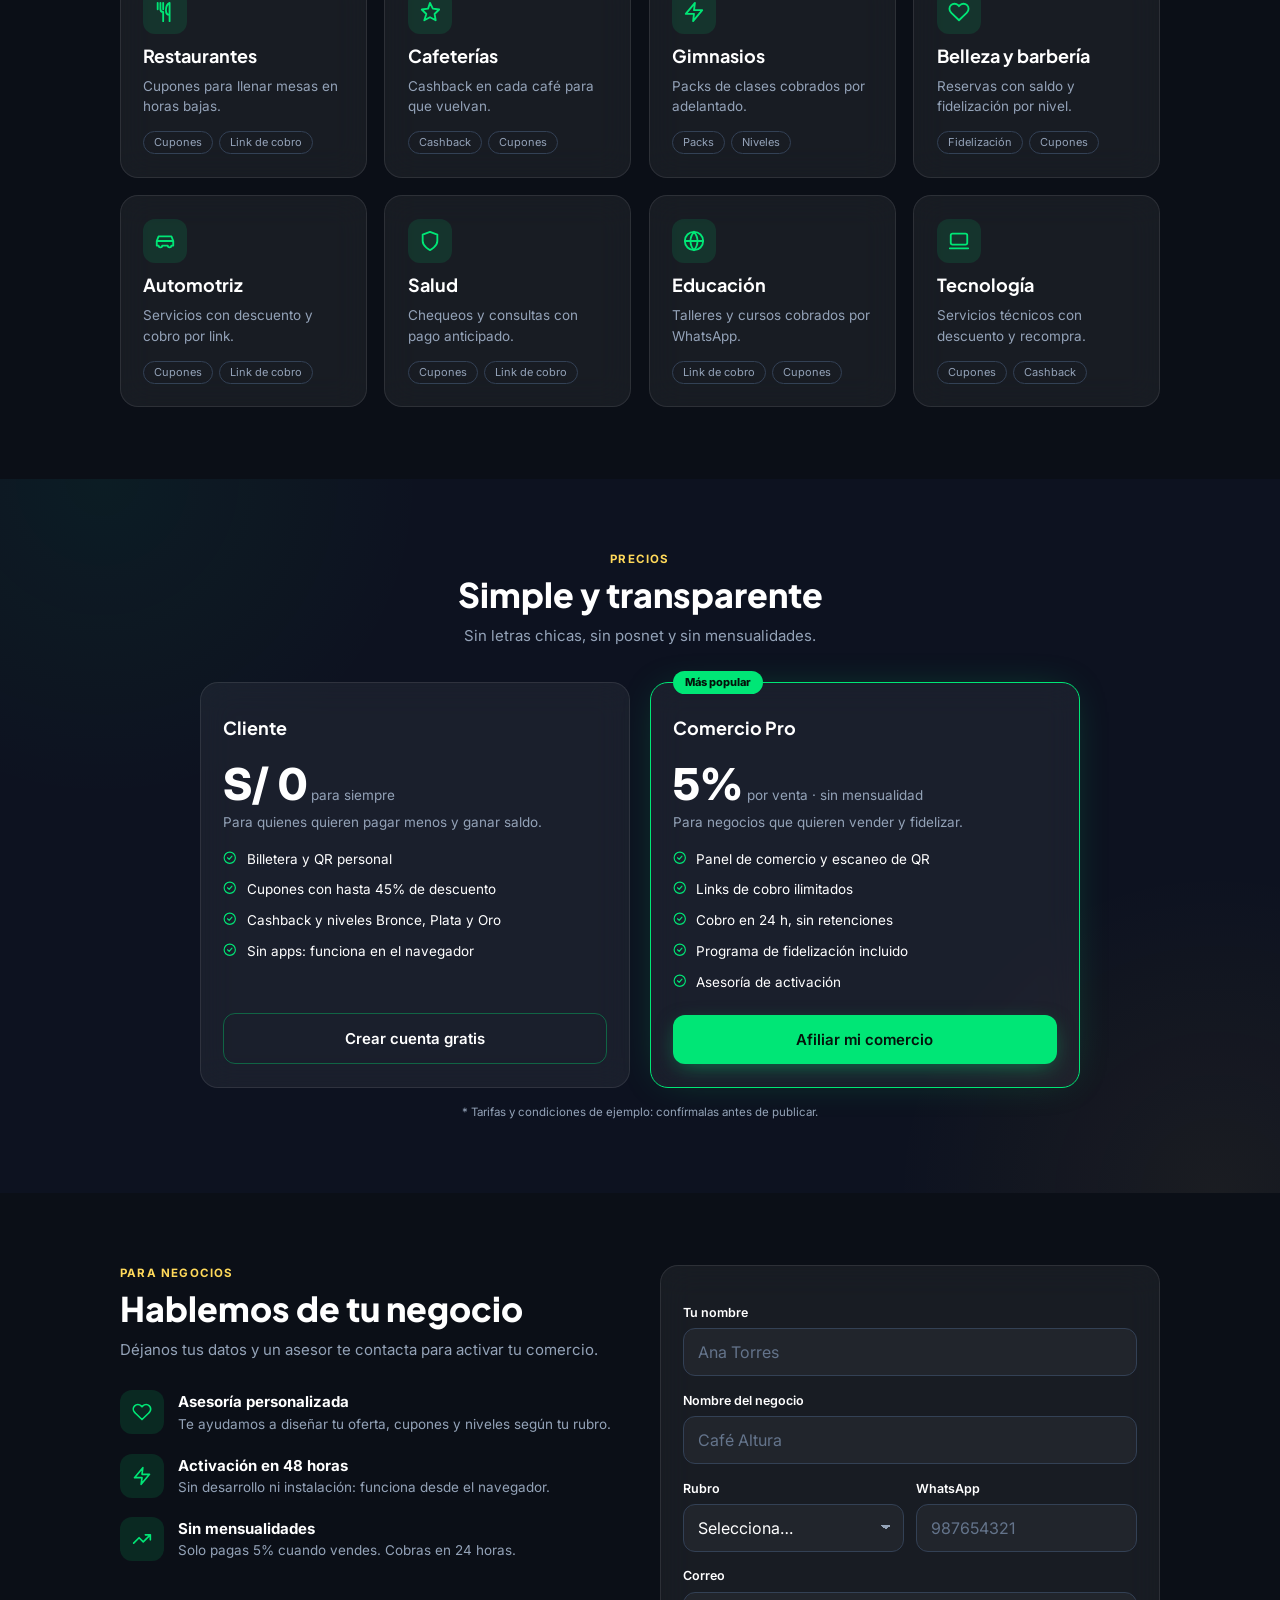
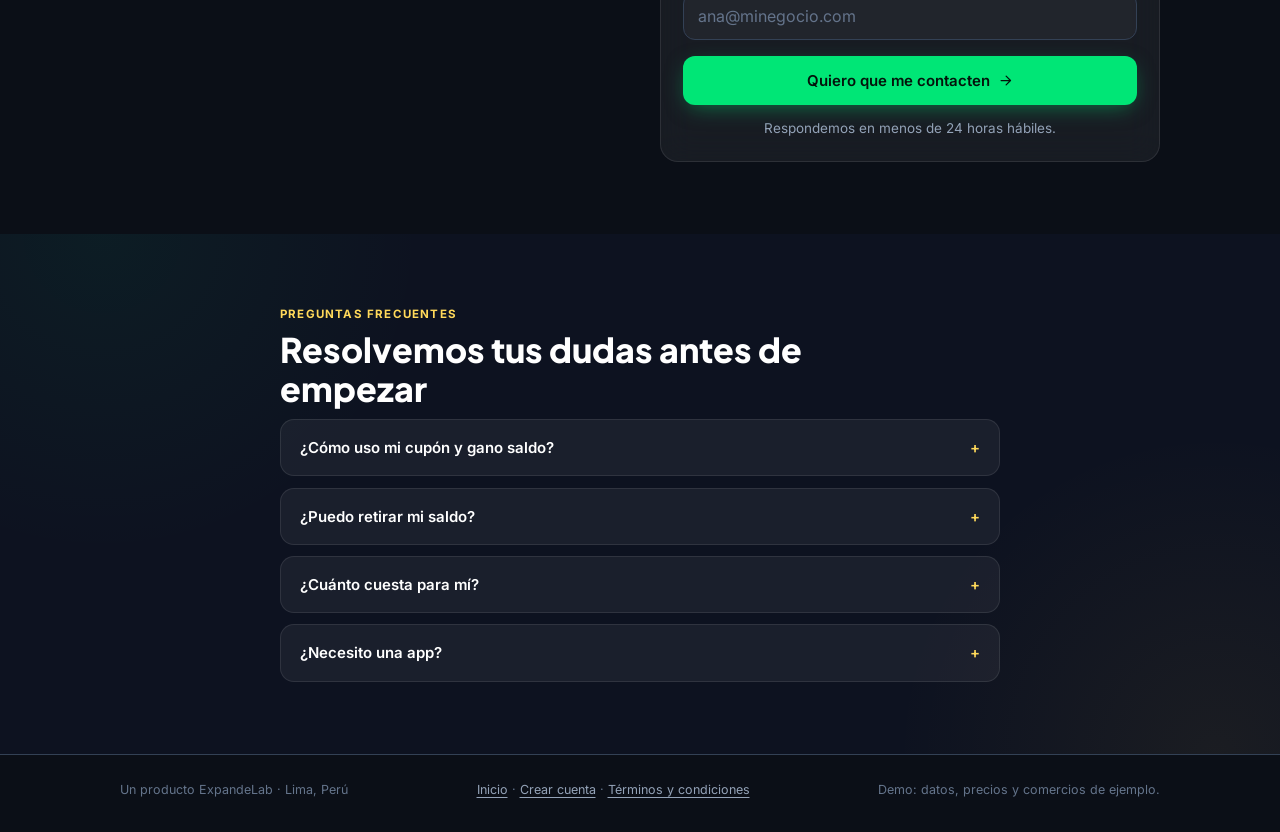
==== commit 63199118: "Add files via upload" ====
--- a/index.html
+++ b/index.html
@@ -1,13 +1,13 @@
 <!DOCTYPE html>
 <html lang="es">
 <head>
-<meta charset="UTF-8"><meta name="viewport" content="width=device-width, initial-scale=1.0"><title>expandeMoney &#x2014; Plata real en soles, no puntos que se olvidan</title><meta name="description" content="Cupones con descuento, saldo real en soles y links de cobro. Crea tu cuenta gratis y funciona desde tu navegador."><meta name="theme-color" content="#0b0f17"><meta name="color-scheme" content="dark"><link rel="icon" href="data:image/svg+xml,%3Csvg xmlns=%27http://www.w3.org/2000/svg%27 viewBox=%270 0 32 32%27%3E%3Crect width=%2732%27 height=%2732%27 rx=%278%27 fill=%27%2300e676%27/%3E%3Ctext x=%2716%27 y=%2722.5%27 font-size=%2719%27 font-weight=%27800%27 text-anchor=%27middle%27 fill=%27%230b0f17%27 font-family=%27Arial,sans-serif%27%3E%24%3C/text%3E%3C/svg%3E"><link rel="preconnect" href="https://fonts.googleapis.com"><link rel="preconnect" href="https://fonts.gstatic.com" crossorigin><link href="https://fonts.googleapis.com/css2?family=Inter:wght@400;500;600;700&family=JetBrains+Mono:wght@500;700;800&family=Plus+Jakarta+Sans:wght@700;800&display=swap" rel="stylesheet"><style>/* expandeMoney \B7  estilos compartidos (tokens, navegaci\F3 n, componentes, modal) */
+<script>try{if(localStorage.em_theme==="light")document.documentElement.dataset.theme="light"}catch(e){}</script><meta charset="UTF-8"><meta name="viewport" content="width=device-width, initial-scale=1.0"><title>expandeMoney &#x2014; Plata real en soles, no puntos que se olvidan</title><meta name="description" content="Cupones con descuento, saldo real en soles y links de cobro. Crea tu cuenta gratis y funciona desde tu navegador."><meta name="theme-color" content="#0b0f17"><meta name="color-scheme" content="dark"><link rel="icon" href="data:image/svg+xml,%3Csvg xmlns=%27http://www.w3.org/2000/svg%27 viewBox=%270 0 32 32%27%3E%3Crect width=%2732%27 height=%2732%27 rx=%278%27 fill=%27%2300e676%27/%3E%3Ctext x=%2716%27 y=%2722.5%27 font-size=%2719%27 font-weight=%27800%27 text-anchor=%27middle%27 fill=%27%230b0f17%27 font-family=%27Arial,sans-serif%27%3E%24%3C/text%3E%3C/svg%3E"><link rel="preconnect" href="https://fonts.googleapis.com"><link rel="preconnect" href="https://fonts.gstatic.com" crossorigin><link href="https://fonts.googleapis.com/css2?family=Inter:wght@400;500;600;700&family=JetBrains+Mono:wght@500;700;800&family=Plus+Jakarta+Sans:wght@700;800&display=swap" rel="stylesheet"><style>/* expandeMoney \B7  estilos compartidos (tokens, navegaci\F3 n, componentes, modal) */
 :root{
   --bg:#0b0f17;--bg-alt:#0d1220;--surface:#121824;--slate:#1e293b;--bd:#334155;
   --em:#00e676;--em-d:#00c764;--em-soft:rgba(0,230,118,.12);--em-glow:rgba(0,230,118,.35);
   --gold:#F5C542;--gold-b:#FFD95A;
   --text:#ffffff;--dim:#94a3b8;--faint:#64748b;--err:#ff6b6b;
-  --r-md:12px;--r-lg:18px;--pill:999px;
+  --w:255,255,255;--r-md:12px;--r-lg:18px;--pill:999px;
 }
 *,*::before,*::after{box-sizing:border-box;margin:0;padding:0}
 html{scroll-behavior:smooth;-webkit-text-size-adjust:100%}
@@ -30,7 +30,7 @@
 .logo b{color:var(--em)}
 .enl{display:flex;gap:.2rem;margin-left:.6rem}
 .enl a{padding:8px 12px;border-radius:10px;font-size:13.5px;color:var(--dim);transition:color .2s,background .2s;white-space:nowrap}
-.enl a:hover{color:var(--text);background:rgba(255,255,255,.05)}
+.enl a:hover{color:var(--text);background:rgba(var(--w),.05)}
 .enl a[aria-current=page]{color:var(--em);background:var(--em-soft)}
 .eauth{margin-left:auto;display:flex;align-items:center;gap:.5rem}
 .walchip{display:flex;flex-direction:column;border:1px solid var(--bd);background:var(--surface);border-radius:12px;padding:4px 12px;line-height:1.15;transition:border-color .2s}
@@ -62,10 +62,10 @@
 .chip{flex:none;display:inline-flex;align-items:center;gap:7px;border:1px solid var(--bd);background:var(--surface);color:var(--dim);border-radius:var(--pill);padding:9px 15px;font:600 13px 'Inter',sans-serif;cursor:pointer;transition:all .2s;min-height:40px;white-space:nowrap}
 .chip:hover{color:var(--text);border-color:var(--faint)}
 .chip.on{background:var(--em);border-color:var(--em);color:#04130b;box-shadow:0 0 22px -6px var(--em-glow)}
-.minp{width:100%;background:rgba(255,255,255,.045);border:1px solid var(--bd);color:var(--text);border-radius:var(--r-md);padding:13px 14px;font:16px 'Inter',sans-serif;min-height:48px;transition:border-color .2s,box-shadow .2s,background .2s;color-scheme:dark}
+.minp{width:100%;background:rgba(var(--w),.045);border:1px solid var(--bd);color:var(--text);border-radius:var(--r-md);padding:13px 14px;font:16px 'Inter',sans-serif;min-height:48px;transition:border-color .2s,box-shadow .2s,background .2s;color-scheme:dark}
 .minp::placeholder{color:var(--faint)}
 .minp:hover{border-color:var(--faint)}
-.minp:focus{outline:none;border-color:var(--em);box-shadow:0 0 0 3px rgba(0,230,118,.16);background:rgba(255,255,255,.07)}
+.minp:focus{outline:none;border-color:var(--em);box-shadow:0 0 0 3px rgba(0,230,118,.16);background:rgba(var(--w),.07)}
 select.minp{appearance:none;-webkit-appearance:none;padding-right:30px;background-image:linear-gradient(45deg,transparent 50%,var(--dim) 50%),linear-gradient(135deg,var(--dim) 50%,transparent 50%);background-position:calc(100% - 17px) 20px,calc(100% - 12px) 20px;background-size:5px 5px;background-repeat:no-repeat}
 select.minp option{background:#121824;color:#fff}
 input[type=date].minp{display:block;min-width:0;text-align:left;appearance:none;-webkit-appearance:none}
@@ -77,11 +77,11 @@
 .hintx{font-size:12px;color:var(--faint)}.hintx b{color:var(--em);font-family:'JetBrains Mono',monospace}
 .fl.bad .hintx{display:none}
 .ph{display:grid;grid-template-columns:auto 1fr;gap:8px}
-.pre{display:flex;align-items:center;padding:0 13px;border:1px solid var(--bd);border-radius:var(--r-md);background:rgba(255,255,255,.03);color:var(--dim);font:600 14px 'JetBrains Mono',monospace;min-height:48px}
+.pre{display:flex;align-items:center;padding:0 13px;border:1px solid var(--bd);border-radius:var(--r-md);background:rgba(var(--w),.03);color:var(--dim);font:600 14px 'JetBrains Mono',monospace;min-height:48px}
 .docrow{display:grid;grid-template-columns:132px 1fr;gap:8px}
 .ferr{color:var(--err);font-size:12.5px;min-height:18px;margin-top:6px}
 .chk{display:flex;gap:10px;align-items:flex-start;font-size:12.5px;color:var(--dim);cursor:pointer;margin-top:1rem}
-.chk input{appearance:none;-webkit-appearance:none;flex:none;width:22px;height:22px;border:1px solid var(--faint);border-radius:6px;background:rgba(255,255,255,.04);display:grid;place-items:center;cursor:pointer;transition:all .2s}
+.chk input{appearance:none;-webkit-appearance:none;flex:none;width:22px;height:22px;border:1px solid var(--faint);border-radius:6px;background:rgba(var(--w),.04);display:grid;place-items:center;cursor:pointer;transition:all .2s}
 .chk input:checked{background:var(--em);border-color:var(--em)}
 .chk input:checked::after{content:"";width:5px;height:10px;border:solid #04130b;border-width:0 2px 2px 0;transform:rotate(45deg) translate(-1px,-1px)}
 .fl.bad .chk{color:var(--err)}
@@ -138,11 +138,24 @@
   .okv .two{grid-template-columns:1fr}
 }
 @media(prefers-reduced-motion:reduce){*,*::before,*::after{animation:none!important;transition:none!important}html{scroll-behavior:auto}}
+
+/* ===== Tema claro ===== */
+:root[data-theme=light]{--bg:#f3f5f8;--bg-alt:#e9edf2;--surface:#ffffff;--slate:#e6eaf0;--bd:#d3d9e3;--em:#00924b;--em-d:#007a3f;--em-soft:rgba(0,146,75,.10);--em-glow:rgba(0,146,75,.28);--gold:#c58a0a;--gold-b:#b7791f;--text:#0f172a;--dim:#475569;--faint:#64748b;--err:#d92d20;--w:15,23,42;color-scheme:light}
+:root[data-theme=light] body.em{background:var(--bg);color:var(--text)}
+:root[data-theme=light] .btn-e,:root[data-theme=light] .lp .btn-p,:root[data-theme=light] .cta:not(.ghost){color:#fff}
+:root[data-theme=light] .enav{background:rgba(243,245,248,.88)}
+:root[data-theme=light] .scrim{background:rgba(15,23,42,.45)}
+:root[data-theme=light] .orb{opacity:.5}
+.theme{display:grid;place-items:center;width:40px;height:40px;border-radius:12px;border:1px solid var(--bd);background:var(--surface);color:var(--text);cursor:pointer;flex:none;transition:border-color .2s,transform .2s}
+.theme:hover{border-color:var(--em);transform:translateY(-1px)}.theme .i{font-size:19px}
+.theme .sun{display:none}:root[data-theme=light] .theme .sun{display:block}:root[data-theme=light] .theme .moon{display:none}
+.btn.out{gap:6px}.btn.out .i{font-size:16px}
+@media(max-width:520px){.btn.out .olb,.rlb{display:none}.btn.out{padding-inline:11px}}
 </style>
 <script>document.documentElement.className+=" js";addEventListener("error",function(){document.documentElement.classList.remove("js")});</script>
 <noscript><style>.rv{opacity:1!important;transform:none!important}.pfill[data-w="50"]{width:50%}.pfill[data-w="70"]{width:70%}.ticks i{transform:none!important}</style></noscript>
 <style>
-:root{--card:rgba(255,255,255,.055);--line:rgba(255,255,255,.09);--grad:linear-gradient(135deg,var(--gold-b),var(--em));--amber:#fcd34d;--bronze:#E9A867;--silver:#C9D1DC}
+:root{--card:rgba(var(--w),.055);--line:rgba(var(--w),.09);--grad:linear-gradient(135deg,var(--gold-b),var(--em));--amber:#fcd34d;--bronze:#E9A867;--silver:#C9D1DC}
 body.lp .wrap{max-width:1080px}
 .alt{background:radial-gradient(520px circle at 8% 0,rgba(0,230,118,.05),transparent 62%),radial-gradient(520px circle at 95% 100%,rgba(245,197,66,.06),transparent 62%),var(--bg-alt)}
 .eyebrow{font-size:11.5px;letter-spacing:1.2px;text-transform:uppercase;color:var(--gold-b);font-weight:700}
@@ -216,7 +229,7 @@
 .tier .rng{font:11px 'JetBrains Mono',monospace;color:var(--faint)}
 .tier p{max-width:240px;margin:8px auto 0;font-size:13.5px;color:var(--dim)}
 .tier .pw{margin-top:20px;text-align:left}
-.tier .rw{display:flex;justify-content:space-between;align-items:center;margin-top:12px;background:rgba(255,255,255,.04);border-radius:10px;padding:8px 12px;font-size:12px;color:var(--dim)}.tier .rw b{font-family:'JetBrains Mono',monospace;color:var(--em)}
+.tier .rw{display:flex;justify-content:space-between;align-items:center;margin-top:12px;background:rgba(var(--w),.04);border-radius:10px;padding:8px 12px;font-size:12px;color:var(--dim)}.tier .rw b{font-family:'JetBrains Mono',monospace;color:var(--em)}
 .bronce{--ring:linear-gradient(135deg,#7a4a1f,#E9A867 45%,#8c5a2b);--glow:rgba(205,127,50,.38);--chip:linear-gradient(135deg,#8c5a2b,#E9A867)}.bronce h3{color:var(--bronze)}
 .plata{--ring:linear-gradient(135deg,#8b95a3,#F8FAFC 45%,#9aa4b2);--glow:rgba(226,232,240,.3);--chip:linear-gradient(135deg,#8b95a3,#F1F5F9)}.plata h3{color:var(--silver)}
 .oro{--ring:linear-gradient(135deg,#F5C542,#FFF2B0 40%,#00e676);--glow:rgba(245,197,66,.42);--chip:linear-gradient(135deg,#F5C542,#00e676)}.oro h3{color:var(--gold-b)}
@@ -226,11 +239,11 @@
 .js .in .ticks i{transform:scaleY(1)}
 
 /* progress */
-.pbar{position:relative;height:12px;border-radius:99px;background:rgba(255,255,255,.08)}
+.pbar{position:relative;height:12px;border-radius:99px;background:rgba(var(--w),.08)}
 .pfill{position:relative;height:100%;width:0;border-radius:99px;overflow:hidden;background:linear-gradient(90deg,var(--gold-b),var(--gold) 45%,var(--em));box-shadow:0 0 14px rgba(0,230,118,.45);transition:width 1s cubic-bezier(.2,.9,.3,1)}
-.pfill::after{content:"";position:absolute;inset:0;background:linear-gradient(100deg,transparent,rgba(255,255,255,.4),transparent);transform:translateX(-100%);animation:shim 2.2s infinite}
+.pfill::after{content:"";position:absolute;inset:0;background:linear-gradient(100deg,transparent,rgba(var(--w),.4),transparent);transform:translateX(-100%);animation:shim 2.2s infinite}
 @keyframes shim{to{transform:translateX(100%)}}
-.pbar .m1,.pbar .m2{position:absolute;top:50%;width:1px;height:20px;margin-top:-10px;background:rgba(255,255,255,.3)}.pbar .m1{left:50%}.pbar .m2{right:0}
+.pbar .m1,.pbar .m2{position:absolute;top:50%;width:1px;height:20px;margin-top:-10px;background:rgba(var(--w),.3)}.pbar .m1{left:50%}.pbar .m2{right:0}
 .plab{display:flex;justify-content:space-between;position:relative;margin-top:6px;font:10px 'JetBrains Mono',monospace;color:var(--faint)}
 .plab span:nth-child(2){position:absolute;left:50%;transform:translateX(-50%)}
 /* faq */
@@ -276,12 +289,12 @@
 .lp .btn{position:relative;overflow:hidden;display:inline-flex;align-items:center;justify-content:center;gap:8px;border:0;border-radius:var(--r-md);padding:12px 22px;font:600 14px 'Inter',sans-serif;cursor:pointer;transition:transform .2s,background .2s,box-shadow .2s;text-align:center;min-height:0}
 .lp .btn:active{transform:scale(.97)}
 .lp .btn-p{background:var(--em);color:#04130b;box-shadow:0 6px 22px -6px rgba(0,230,118,.5)}
-.lp .btn-p::before{content:"";position:absolute;inset:0;background:linear-gradient(100deg,transparent,rgba(255,255,255,.45),transparent);transform:translateX(-120%);transition:transform .7s}
+.lp .btn-p::before{content:"";position:absolute;inset:0;background:linear-gradient(100deg,transparent,rgba(var(--w),.45),transparent);transform:translateX(-120%);transition:transform .7s}
 .lp .btn-p:hover{background:#33ee91;transform:translateY(-2px);box-shadow:0 10px 30px -6px rgba(0,230,118,.65)}
 .lp .btn-p:hover::before{transform:translateX(120%)}
 .lp .btn-o{background:transparent;border:1px solid rgba(0,230,118,.35);color:var(--text)}
 .lp .btn-o:hover{background:rgba(0,230,118,.08);border-color:rgba(0,230,118,.7);transform:translateY(-2px)}
-.lp .btn-g{background:transparent;color:var(--dim)}.lp .btn-g:hover{color:#fff;background:rgba(255,255,255,.05)}
+.lp .btn-g{background:transparent;color:var(--dim)}.lp .btn-g:hover{color:#fff;background:rgba(var(--w),.05)}
 .lp .btn-lg{padding:15px 28px;font-size:15px}
 .seg .pill{background:var(--em)!important;box-shadow:0 6px 22px -6px rgba(0,230,118,.5)!important}.seg button.on{color:#04130b}
 section{padding:4.5rem 0;scroll-margin-top:72px}
@@ -295,12 +308,12 @@
 
 
 /* ===== Secciones nuevas: como funciona, rubros, precios, contacto ===== */
-.mp{margin-top:14px;border:1px dashed var(--bd);border-radius:14px;padding:12px;background:rgba(255,255,255,.03);font-size:12.5px}
+.mp{margin-top:14px;border:1px dashed var(--bd);border-radius:14px;padding:12px;background:rgba(var(--w),.03);font-size:12.5px}
 .mp-r{display:flex;justify-content:space-between;gap:8px;align-items:flex-start}.mp-r b{display:block;font-size:13.5px;color:var(--text)}.mp-r small{color:var(--faint);font-size:11px}
 .off{background:#ef4444;color:#fff;font-size:10px;font-weight:800;border-radius:99px;padding:2px 8px}
 .mp-p{margin-top:8px}.mp-p s{color:var(--faint);font-size:12px}.mp-p b{font-size:20px;color:var(--text);margin-left:4px}
 .mp.tri{display:grid;grid-template-columns:repeat(3,1fr);gap:8px;border:0;padding:0;background:none;text-align:center}
-.mp.tri span{display:block;background:rgba(255,255,255,.05);border-radius:12px;padding:10px 4px;color:var(--dim)}.mp.tri b{display:block;font-size:13px;margin-bottom:2px}
+.mp.tri span{display:block;background:rgba(var(--w),.05);border-radius:12px;padding:10px 4px;color:var(--dim)}.mp.tri b{display:block;font-size:13px;margin-bottom:2px}
 .mp.tri .g{background:var(--em-soft)}.mp.tri .g b{color:var(--em)}
 .mp.lk .mono{color:var(--em);font-size:11.5px;overflow-wrap:anywhere}.mp.lk div{display:flex;justify-content:space-between;margin-top:8px;color:var(--faint)}.mp.lk .net{color:var(--text);font-weight:700;border-top:1px solid var(--line);padding-top:8px}
 .flow{list-style:none;display:grid;grid-template-columns:repeat(4,1fr);gap:1.1rem;margin-top:2rem;padding:0}
@@ -321,11 +334,12 @@
 @media(max-width:1000px){.flow,.rb{grid-template-columns:1fr 1fr}.lead2{grid-template-columns:1fr}}
 @media(max-width:640px){.flow,.rb,.pr,.two{grid-template-columns:1fr}}
 #precios h2{max-width:none;text-align:center}#precios .eyebrow{text-align:center}
-</style>
+</style>[data-theme=light] .mk b{color:#e9eef5}
+
 </head>
 <body class="em lp" data-aud="c">
-<svg width="0" height="0" style="position:absolute" aria-hidden="true"><defs><symbol id="i-lock" viewBox="0 0 24 24"><rect x="3" y="11" width="18" height="11" rx="2"/><path d="M7 11V7a5 5 0 0110 0v4"/></symbol><symbol id="i-unlock" viewBox="0 0 24 24"><rect x="3" y="11" width="18" height="11" rx="2"/><path d="M7 11V7a5 5 0 019.9-1"/></symbol><symbol id="i-qr" viewBox="0 0 24 24"><rect x="3" y="3" width="7" height="7" rx="1"/><rect x="14" y="3" width="7" height="7" rx="1"/><rect x="3" y="14" width="7" height="7" rx="1"/><path d="M14 14h3v3h-3zM20 14v3M14 20h3M20 20h1"/></symbol><symbol id="i-search" viewBox="0 0 24 24"><circle cx="11" cy="11" r="7"/><path d="M21 21l-4.3-4.3"/></symbol><symbol id="i-info" viewBox="0 0 24 24"><circle cx="12" cy="12" r="10"/><path d="M12 16v-4M12 8h.01"/></symbol><symbol id="i-store" viewBox="0 0 24 24"><path d="M3 9l1-5h16l1 5M3 9v11h18V9M3 9a3 3 0 006 0 3 3 0 006 0 3 3 0 006 0M9 20v-6h6v6"/></symbol><symbol id="i-wallet" viewBox="0 0 24 24"><path d="M20 12V8H6a2 2 0 010-4h12v4M4 6v12a2 2 0 002 2h14v-4M18 12a2 2 0 000 4h4v-4z"/></symbol><symbol id="i-crown" viewBox="0 0 24 24"><path d="M2 18l2-11 5 5 3-8 3 8 5-5 2 11zM4 21h16"/></symbol><symbol id="i-medal" viewBox="0 0 24 24"><path d="M7.2 2h9.6l2.2 6H5zM12 22a6 6 0 100-12 6 6 0 000 12z"/></symbol><symbol id="i-bolt" viewBox="0 0 24 24"><path d="M13 2L3 14h9l-1 8 10-12h-9z"/></symbol><symbol id="i-x" viewBox="0 0 24 24"><path d="M18 6L6 18M6 6l12 12"/></symbol><symbol id="i-reset" viewBox="0 0 24 24"><path d="M3 12a9 9 0 109-9 9 9 0 00-6.7 3L3 8M3 3v5h5"/></symbol><symbol id="i-shield" viewBox="0 0 24 24"><path d="M12 22s8-4 8-10V5l-8-3-8 3v7c0 6 8 10 8 10z"/></symbol><symbol id="i-globe" viewBox="0 0 24 24"><circle cx="12" cy="12" r="10"/><path d="M2 12h20M12 2a15 15 0 010 20M12 2a15 15 0 000 20"/></symbol><symbol id="i-play" viewBox="0 0 24 24"><circle cx="12" cy="12" r="10"/><path d="M10 8l6 4-6 4z"/></symbol><symbol id="i-pin" viewBox="0 0 24 24"><path d="M20 10c0 6-8 12-8 12S4 16 4 10a8 8 0 0116 0z"/><circle cx="12" cy="10" r="3"/></symbol><symbol id="i-check" viewBox="0 0 24 24"><circle cx="12" cy="12" r="10"/><path d="M8 12l3 3 5-6"/></symbol><symbol id="i-tag" viewBox="0 0 24 24"><path d="M20 12l-8 8-9-9V3h8zM7.5 7.5h.01"/></symbol><symbol id="i-card" viewBox="0 0 24 24"><rect x="2" y="5" width="20" height="14" rx="2"/><path d="M2 10h20"/></symbol><symbol id="i-link" viewBox="0 0 24 24"><path d="M10 13a5 5 0 007 0l3-3a5 5 0 00-7-7l-1 1M14 11a5 5 0 00-7 0l-3 3a5 5 0 007 7l1-1"/></symbol><symbol id="i-users" viewBox="0 0 24 24"><path d="M17 21v-2a4 4 0 00-4-4H5a4 4 0 00-4 4v2M9 11a4 4 0 100-8 4 4 0 000 8zM23 21v-2a4 4 0 00-3-3.9M16 3.1a4 4 0 010 7.8"/></symbol><symbol id="i-repeat" viewBox="0 0 24 24"><path d="M17 1l4 4-4 4M3 11V9a4 4 0 014-4h14M7 23l-4-4 4-4M21 13v2a4 4 0 01-4 4H3"/></symbol><symbol id="i-bell" viewBox="0 0 24 24"><path d="M6 8a6 6 0 0112 0c0 7 3 9 3 9H3s3-2 3-9M10.3 21a1.94 1.94 0 003.4 0"/></symbol><symbol id="i-chev" viewBox="0 0 24 24"><path d="M6 9l6 6 6-6"/></symbol><symbol id="i-arrow" viewBox="0 0 24 24"><path d="M5 12h14M13 5l7 7-7 7"/></symbol><symbol id="i-ticket" viewBox="0 0 24 24"><path d="M2 9a3 3 0 010-6h20v6a3 3 0 000 6v6H2v-6a3 3 0 000-6zM13 5v2M13 17v2M13 11v2"/></symbol><symbol id="i-car" viewBox="0 0 24 24"><path d="M5 17H3v-5l2-5h14l2 5v5h-2M5 17a2 2 0 104 0M15 17a2 2 0 104 0M9 17h6M3 12h18"/></symbol><symbol id="i-laptop" viewBox="0 0 24 24"><rect x="3" y="4" width="18" height="12" rx="2"/><path d="M2 20h20"/></symbol><symbol id="i-star" viewBox="0 0 24 24"><path d="M12 2l3.1 6.3 6.9 1-5 4.9 1.2 6.8-6.2-3.3-6.2 3.3L8 14.2 3 9.3l6.9-1z"/></symbol><symbol id="i-game" viewBox="0 0 24 24"><rect x="2" y="6" width="20" height="12" rx="4"/><path d="M6 12h4M8 10v4M15 11h.01M18 13h.01"/></symbol><symbol id="i-fork" viewBox="0 0 24 24"><path d="M7 2v7a3 3 0 003 3v10M4 2v7M10 2v7M17 22V2c-2 1-4 4-4 8s2 5 4 5"/></symbol><symbol id="i-copy" viewBox="0 0 24 24"><rect x="9" y="9" width="13" height="13" rx="2"/><path d="M5 15H4a2 2 0 01-2-2V4a2 2 0 012-2h9a2 2 0 012 2v1"/></symbol><symbol id="i-menu" viewBox="0 0 24 24"><path d="M3 6h18M3 12h18M3 18h18"/></symbol><symbol id="i-plus" viewBox="0 0 24 24"><path d="M12 5v14M5 12h14"/></symbol><symbol id="i-coin" viewBox="0 0 24 24"><circle cx="12" cy="12" r="9"/><path d="M14.5 9.2A2.8 2.2 0 0012 8c-1.4 0-2.6.8-2.6 2s1.1 1.6 2.6 2 2.6.8 2.6 2-1.2 2-2.6 2a2.8 2.2 0 01-2.5-1.2M12 6v2M12 16v2"/></symbol><symbol id="i-gift" viewBox="0 0 24 24"><rect x="3" y="8" width="18" height="4" rx="1"/><path d="M12 8v13M5 12v9h14v-9M7.5 8a2.5 2.5 0 010-5C11 3 12 8 12 8s1-5 4.5-5a2.5 2.5 0 010 5"/></symbol><symbol id="i-percent" viewBox="0 0 24 24"><path d="M19 5L5 19"/><circle cx="6.5" cy="6.5" r="2.5"/><circle cx="17.5" cy="17.5" r="2.5"/></symbol><symbol id="i-trend" viewBox="0 0 24 24"><path d="M22 7l-8.5 8.5-5-5L2 17M16 7h6v6"/></symbol><symbol id="i-heart" viewBox="0 0 24 24"><path d="M20.8 4.6a5.5 5.5 0 00-7.8 0L12 5.7l-1-1.1a5.5 5.5 0 00-7.8 7.8l1 1.1L12 21l7.8-7.5 1-1.1a5.5 5.5 0 000-7.8z"/></symbol><symbol id="i-left" viewBox="0 0 24 24"><path d="M19 12H5M12 19l-7-7 7-7"/></symbol></defs></svg>
-<header class="enav"><div class="wrap"><a class="logo" href="index.html"><i>$</i><span>expande<b>Money</b></span></a><nav class="enl" id="enl" aria-label="Principal"><a href="index.html" aria-current="page">Inicio</a><a href="shop.html">Tienda / Canje</a><a href="signup.html">Registrarse</a></nav><div class="eauth" id="eauth"></div><button class="burger" type="button" aria-expanded="false" aria-controls="enl" aria-label="Abrir men&uacute;"><svg class="i" aria-hidden="true"><use href="#i-menu"/></svg></button></div></header>
+<svg width="0" height="0" style="position:absolute" aria-hidden="true"><defs><symbol id="i-lock" viewBox="0 0 24 24"><rect x="3" y="11" width="18" height="11" rx="2"/><path d="M7 11V7a5 5 0 0110 0v4"/></symbol><symbol id="i-unlock" viewBox="0 0 24 24"><rect x="3" y="11" width="18" height="11" rx="2"/><path d="M7 11V7a5 5 0 019.9-1"/></symbol><symbol id="i-qr" viewBox="0 0 24 24"><rect x="3" y="3" width="7" height="7" rx="1"/><rect x="14" y="3" width="7" height="7" rx="1"/><rect x="3" y="14" width="7" height="7" rx="1"/><path d="M14 14h3v3h-3zM20 14v3M14 20h3M20 20h1"/></symbol><symbol id="i-search" viewBox="0 0 24 24"><circle cx="11" cy="11" r="7"/><path d="M21 21l-4.3-4.3"/></symbol><symbol id="i-info" viewBox="0 0 24 24"><circle cx="12" cy="12" r="10"/><path d="M12 16v-4M12 8h.01"/></symbol><symbol id="i-store" viewBox="0 0 24 24"><path d="M3 9l1-5h16l1 5M3 9v11h18V9M3 9a3 3 0 006 0 3 3 0 006 0 3 3 0 006 0M9 20v-6h6v6"/></symbol><symbol id="i-wallet" viewBox="0 0 24 24"><path d="M20 12V8H6a2 2 0 010-4h12v4M4 6v12a2 2 0 002 2h14v-4M18 12a2 2 0 000 4h4v-4z"/></symbol><symbol id="i-crown" viewBox="0 0 24 24"><path d="M2 18l2-11 5 5 3-8 3 8 5-5 2 11zM4 21h16"/></symbol><symbol id="i-medal" viewBox="0 0 24 24"><path d="M7.2 2h9.6l2.2 6H5zM12 22a6 6 0 100-12 6 6 0 000 12z"/></symbol><symbol id="i-bolt" viewBox="0 0 24 24"><path d="M13 2L3 14h9l-1 8 10-12h-9z"/></symbol><symbol id="i-x" viewBox="0 0 24 24"><path d="M18 6L6 18M6 6l12 12"/></symbol><symbol id="i-reset" viewBox="0 0 24 24"><path d="M3 12a9 9 0 109-9 9 9 0 00-6.7 3L3 8M3 3v5h5"/></symbol><symbol id="i-shield" viewBox="0 0 24 24"><path d="M12 22s8-4 8-10V5l-8-3-8 3v7c0 6 8 10 8 10z"/></symbol><symbol id="i-globe" viewBox="0 0 24 24"><circle cx="12" cy="12" r="10"/><path d="M2 12h20M12 2a15 15 0 010 20M12 2a15 15 0 000 20"/></symbol><symbol id="i-play" viewBox="0 0 24 24"><circle cx="12" cy="12" r="10"/><path d="M10 8l6 4-6 4z"/></symbol><symbol id="i-pin" viewBox="0 0 24 24"><path d="M20 10c0 6-8 12-8 12S4 16 4 10a8 8 0 0116 0z"/><circle cx="12" cy="10" r="3"/></symbol><symbol id="i-check" viewBox="0 0 24 24"><circle cx="12" cy="12" r="10"/><path d="M8 12l3 3 5-6"/></symbol><symbol id="i-tag" viewBox="0 0 24 24"><path d="M20 12l-8 8-9-9V3h8zM7.5 7.5h.01"/></symbol><symbol id="i-card" viewBox="0 0 24 24"><rect x="2" y="5" width="20" height="14" rx="2"/><path d="M2 10h20"/></symbol><symbol id="i-link" viewBox="0 0 24 24"><path d="M10 13a5 5 0 007 0l3-3a5 5 0 00-7-7l-1 1M14 11a5 5 0 00-7 0l-3 3a5 5 0 007 7l1-1"/></symbol><symbol id="i-users" viewBox="0 0 24 24"><path d="M17 21v-2a4 4 0 00-4-4H5a4 4 0 00-4 4v2M9 11a4 4 0 100-8 4 4 0 000 8zM23 21v-2a4 4 0 00-3-3.9M16 3.1a4 4 0 010 7.8"/></symbol><symbol id="i-repeat" viewBox="0 0 24 24"><path d="M17 1l4 4-4 4M3 11V9a4 4 0 014-4h14M7 23l-4-4 4-4M21 13v2a4 4 0 01-4 4H3"/></symbol><symbol id="i-bell" viewBox="0 0 24 24"><path d="M6 8a6 6 0 0112 0c0 7 3 9 3 9H3s3-2 3-9M10.3 21a1.94 1.94 0 003.4 0"/></symbol><symbol id="i-chev" viewBox="0 0 24 24"><path d="M6 9l6 6 6-6"/></symbol><symbol id="i-arrow" viewBox="0 0 24 24"><path d="M5 12h14M13 5l7 7-7 7"/></symbol><symbol id="i-ticket" viewBox="0 0 24 24"><path d="M2 9a3 3 0 010-6h20v6a3 3 0 000 6v6H2v-6a3 3 0 000-6zM13 5v2M13 17v2M13 11v2"/></symbol><symbol id="i-car" viewBox="0 0 24 24"><path d="M5 17H3v-5l2-5h14l2 5v5h-2M5 17a2 2 0 104 0M15 17a2 2 0 104 0M9 17h6M3 12h18"/></symbol><symbol id="i-laptop" viewBox="0 0 24 24"><rect x="3" y="4" width="18" height="12" rx="2"/><path d="M2 20h20"/></symbol><symbol id="i-star" viewBox="0 0 24 24"><path d="M12 2l3.1 6.3 6.9 1-5 4.9 1.2 6.8-6.2-3.3-6.2 3.3L8 14.2 3 9.3l6.9-1z"/></symbol><symbol id="i-game" viewBox="0 0 24 24"><rect x="2" y="6" width="20" height="12" rx="4"/><path d="M6 12h4M8 10v4M15 11h.01M18 13h.01"/></symbol><symbol id="i-fork" viewBox="0 0 24 24"><path d="M7 2v7a3 3 0 003 3v10M4 2v7M10 2v7M17 22V2c-2 1-4 4-4 8s2 5 4 5"/></symbol><symbol id="i-copy" viewBox="0 0 24 24"><rect x="9" y="9" width="13" height="13" rx="2"/><path d="M5 15H4a2 2 0 01-2-2V4a2 2 0 012-2h9a2 2 0 012 2v1"/></symbol><symbol id="i-menu" viewBox="0 0 24 24"><path d="M3 6h18M3 12h18M3 18h18"/></symbol><symbol id="i-plus" viewBox="0 0 24 24"><path d="M12 5v14M5 12h14"/></symbol><symbol id="i-coin" viewBox="0 0 24 24"><circle cx="12" cy="12" r="9"/><path d="M14.5 9.2A2.8 2.2 0 0012 8c-1.4 0-2.6.8-2.6 2s1.1 1.6 2.6 2 2.6.8 2.6 2-1.2 2-2.6 2a2.8 2.2 0 01-2.5-1.2M12 6v2M12 16v2"/></symbol><symbol id="i-gift" viewBox="0 0 24 24"><rect x="3" y="8" width="18" height="4" rx="1"/><path d="M12 8v13M5 12v9h14v-9M7.5 8a2.5 2.5 0 010-5C11 3 12 8 12 8s1-5 4.5-5a2.5 2.5 0 010 5"/></symbol><symbol id="i-percent" viewBox="0 0 24 24"><path d="M19 5L5 19"/><circle cx="6.5" cy="6.5" r="2.5"/><circle cx="17.5" cy="17.5" r="2.5"/></symbol><symbol id="i-trend" viewBox="0 0 24 24"><path d="M22 7l-8.5 8.5-5-5L2 17M16 7h6v6"/></symbol><symbol id="i-heart" viewBox="0 0 24 24"><path d="M20.8 4.6a5.5 5.5 0 00-7.8 0L12 5.7l-1-1.1a5.5 5.5 0 00-7.8 7.8l1 1.1L12 21l7.8-7.5 1-1.1a5.5 5.5 0 000-7.8z"/></symbol><symbol id="i-sun" viewBox="0 0 24 24"><circle cx="12" cy="12" r="4"/><path d="M12 2v2M12 20v2M4.9 4.9l1.4 1.4M17.7 17.7l1.4 1.4M2 12h2M20 12h2M4.9 19.1l1.4-1.4M17.7 6.3l1.4-1.4"/></symbol><symbol id="i-moon" viewBox="0 0 24 24"><path d="M12 3a6 6 0 009 9 9 9 0 11-9-9z"/></symbol><symbol id="i-logout" viewBox="0 0 24 24"><path d="M9 21H5a2 2 0 01-2-2V5a2 2 0 012-2h4M16 17l5-5-5-5M21 12H9"/></symbol><symbol id="i-left" viewBox="0 0 24 24"><path d="M19 12H5M12 19l-7-7 7-7"/></symbol></defs></svg>
+<header class="enav"><div class="wrap"><a class="logo" href="index.html"><i>$</i><span>expande<b>Money</b></span></a><nav class="enl" id="enl" aria-label="Principal"><a href="index.html" aria-current="page">Inicio</a><a href="shop.html">Tienda / Canje</a><a href="signup.html">Registrarse</a></nav><div class="eauth" id="eauth"></div><button class="theme" type="button" data-theme-toggle aria-label="Cambiar a versi&oacute;n clara" aria-pressed="false"><svg class="i moon" aria-hidden="true"><use href="#i-moon"/></svg><svg class="i sun" aria-hidden="true"><use href="#i-sun"/></svg></button><button class="burger" type="button" aria-expanded="false" aria-controls="enl" aria-label="Abrir men&uacute;"><svg class="i" aria-hidden="true"><use href="#i-menu"/></svg></button></div></header>
 <header class="hero">
   <div class="wrap">
     <div class="dyn" aria-live="polite"><span class="dot"></span><span class="t" id="dyn"></span></div>
@@ -668,7 +682,13 @@
   if(!S.user)EM.seedDemo(LG.phone.replace(/\D/g,''));
   S.auth=true;EM.save();EM.chime();M.close();EM.toast('Bienvenido, '+S.user.name+'. Ya puedes canjear con tu saldo');
   const p=pending;pending=null;if(p)setTimeout(p,380)}
-EM.logout=function(){S.auth=false;pending=null;EM.save();EM.toast('Sesi\u00f3n cerrada')};
+EM.logout=function(){S.auth=false;pending=null;EM.save();EM.toast('Sesi\u00f3n cerrada. Tus datos quedan guardados en este dispositivo.')};
+EM.theme=()=>document.documentElement.dataset.theme==='light'?'light':'dark';
+EM.setTheme=function(t,persist){const d=document.documentElement;if(t==='light')d.dataset.theme='light';else delete d.dataset.theme;
+  if(persist!==false)try{localStorage.setItem('em_theme',t)}catch(x){}
+  const m=document.querySelector('meta[name=theme-color]');if(m)m.content=t==='light'?'#f3f5f8':'#0b0f17';
+  const cs=document.querySelector('meta[name=color-scheme]');if(cs)cs.content=t==='light'?'light':'dark';
+  document.querySelectorAll('[data-theme-toggle]').forEach(b=>{b.setAttribute('aria-pressed',t==='light');b.setAttribute('aria-label',t==='light'?'Cambiar a versi\u00f3n oscura':'Cambiar a versi\u00f3n clara')})};
 EM.requireAuth=function(fn){if(S.auth){fn();return true}EM.openLogin(fn);return false};
 
 /* ---------- Recarga ---------- */
@@ -704,7 +724,7 @@
 /* ---------- navegaci\u00f3n + auth en barra ---------- */
 function renderAuth(){
   const el=$('#eauth');if(!el)return;
-  if(S.auth&&S.user){el.innerHTML=`<a class="walchip" href="dashboard.html" aria-label="Tu saldo disponible: ${money(S.disp)}. Ir a Mi Billetera"><small>Disponible</small><b id="nav-bal">${money(S.disp)}</b></a><button class="btn btn-e sm" type="button" data-recharge="" aria-label="Recargar saldo">${ic('wallet')}<span class="rlb">Recargar</span></button>`}
+  if(S.auth&&S.user){el.innerHTML=`<a class="walchip" href="dashboard.html" aria-label="Tu saldo disponible: ${money(S.disp)}. Ir a Mi Billetera"><small>Disponible</small><b id="nav-bal">${money(S.disp)}</b></a><button class="btn btn-e sm" type="button" data-recharge="" aria-label="Recargar saldo">${ic('wallet')}<span class="rlb">Recargar</span></button><button class="btn btn-o sm out" type="button" data-logout aria-label="Cerrar sesi\u00f3n">${ic('logout')}<span class="olb">Salir</span></button>`}
   else el.innerHTML=`<a class="btn btn-o sm" href="login.html">Ingresar</a><a class="btn btn-e sm" href="signup.html">Crear cuenta</a>`;
 }
 EM.renderAuth=renderAuth;
@@ -735,6 +755,7 @@
   else if(t.closest('[data-termsback]')){const b=termsBack;termsBack=null;b?M.show(b):M.close()}
   else if(t.closest('#modal [data-close]'))M.close();
   else if(t.closest('[data-logout]'))EM.logout();
+  else if(t.closest('[data-theme-toggle]'))EM.setTheme(EM.theme()==='light'?'dark':'light');
   else if(el=t.closest('.burger')){const n=$('.enav');const o=n.classList.toggle('open');el.setAttribute('aria-expanded',o)}
 });
 document.addEventListener('input',e=>{
@@ -749,7 +770,7 @@
 });
 
 /* ---------- init ---------- */
-EM.init=function(){ensureDom();bindTip();renderAuth()};
+EM.init=function(){ensureDom();bindTip();renderAuth();EM.setTheme(EM.theme(),false)};
 if(document.readyState==='loading')document.addEventListener('DOMContentLoaded',EM.init);else EM.init();
 })();
 </script>
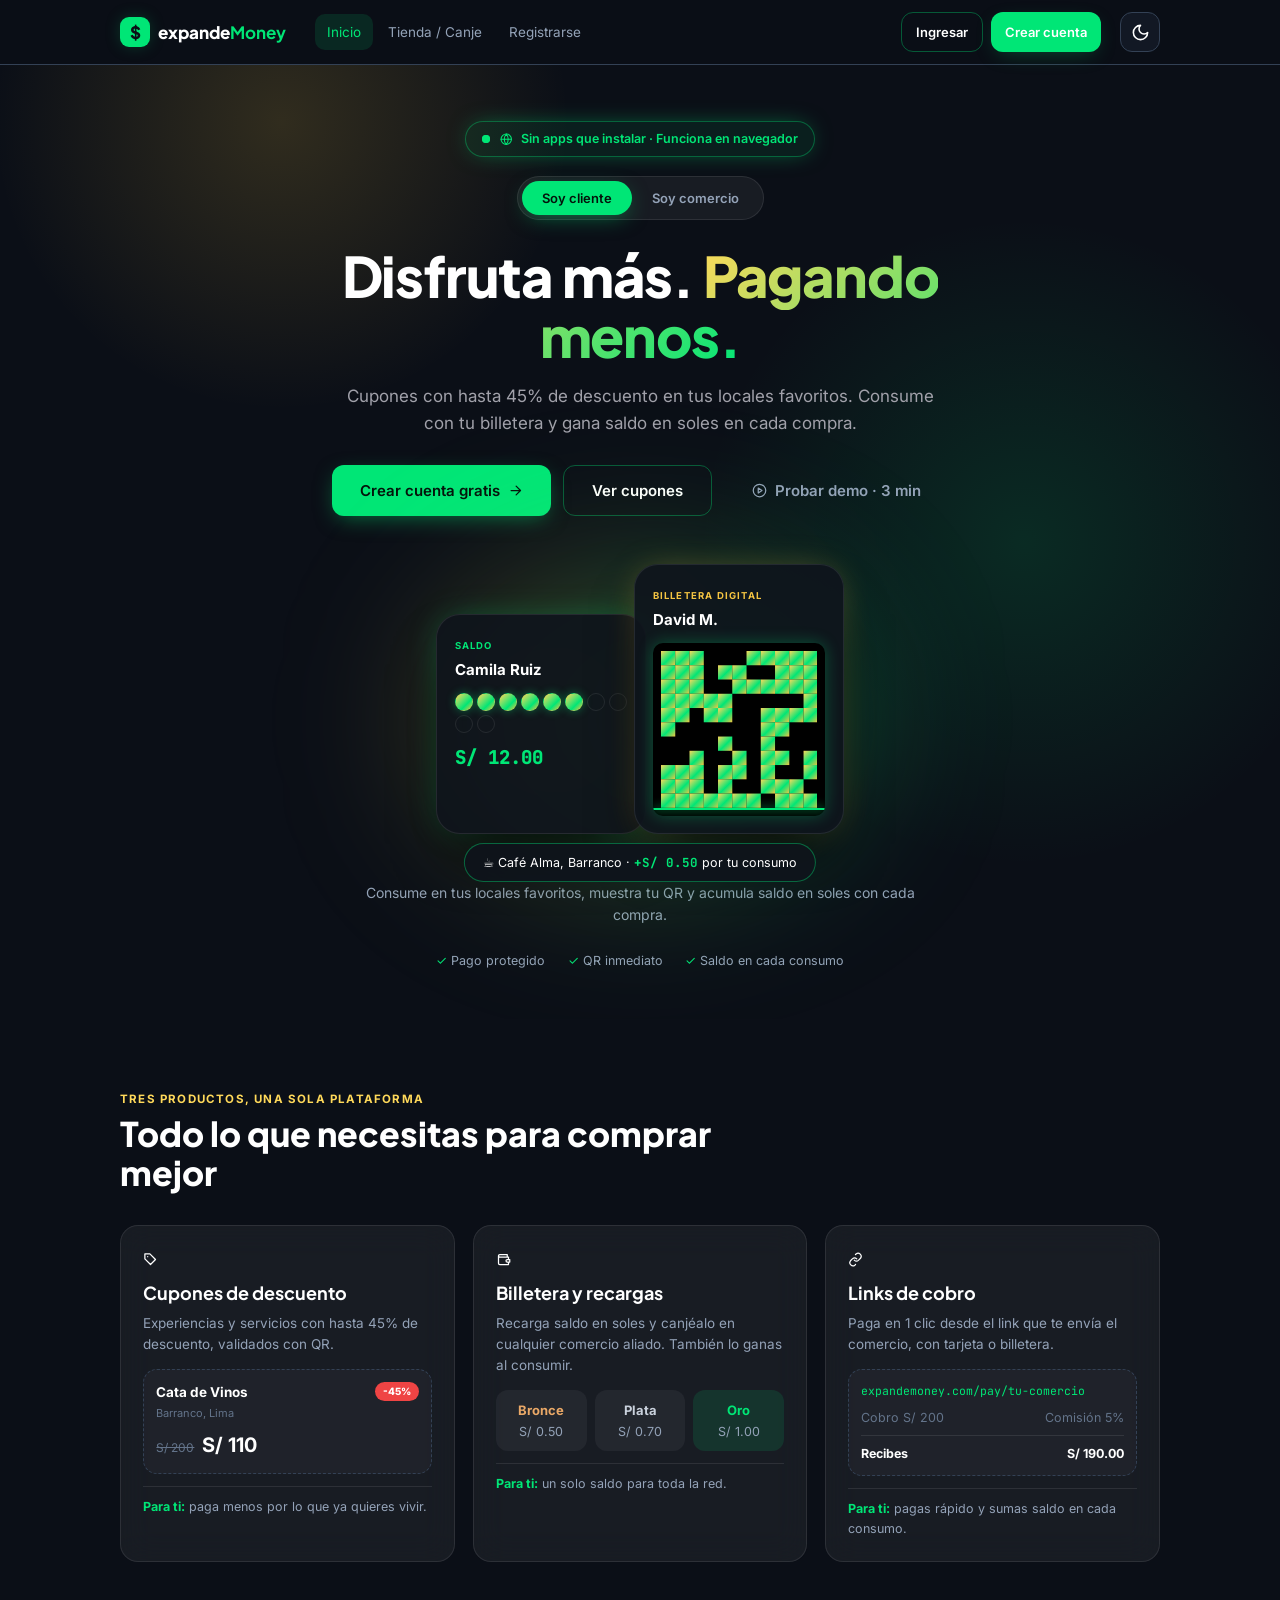
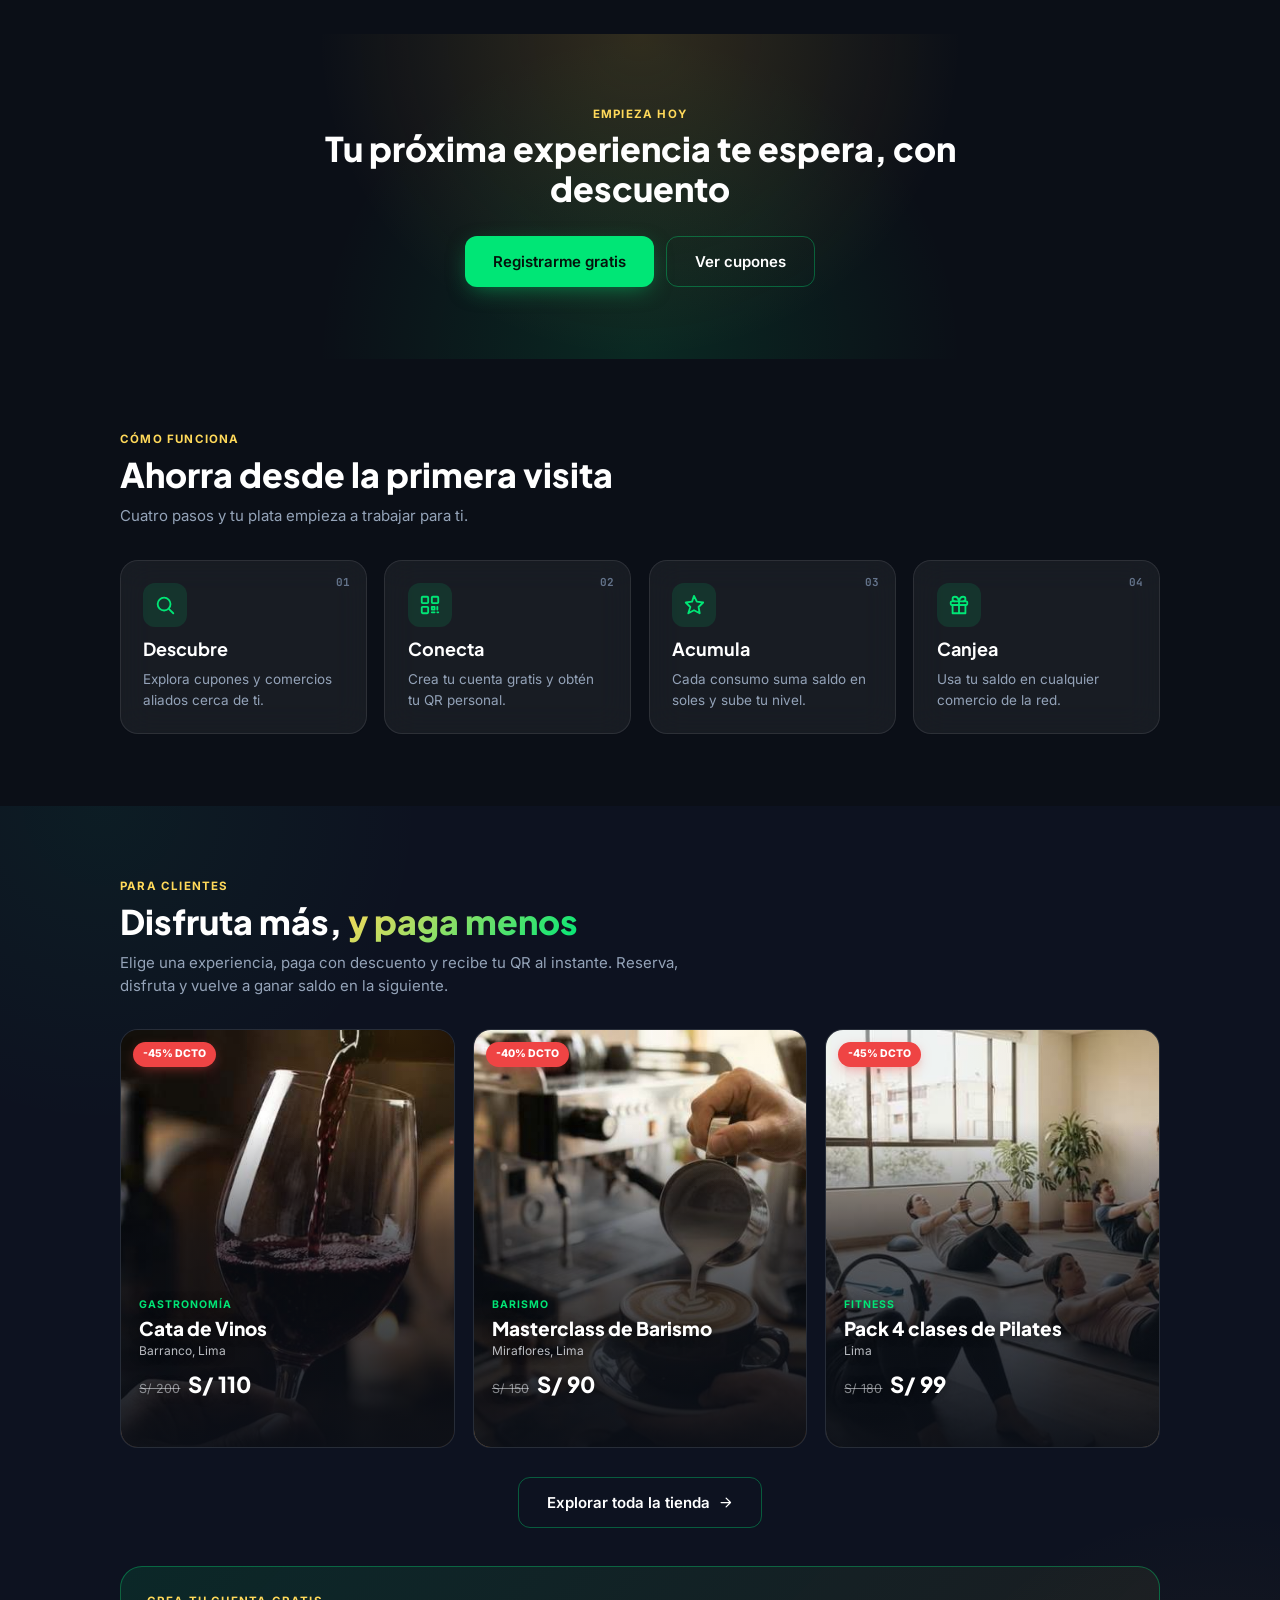
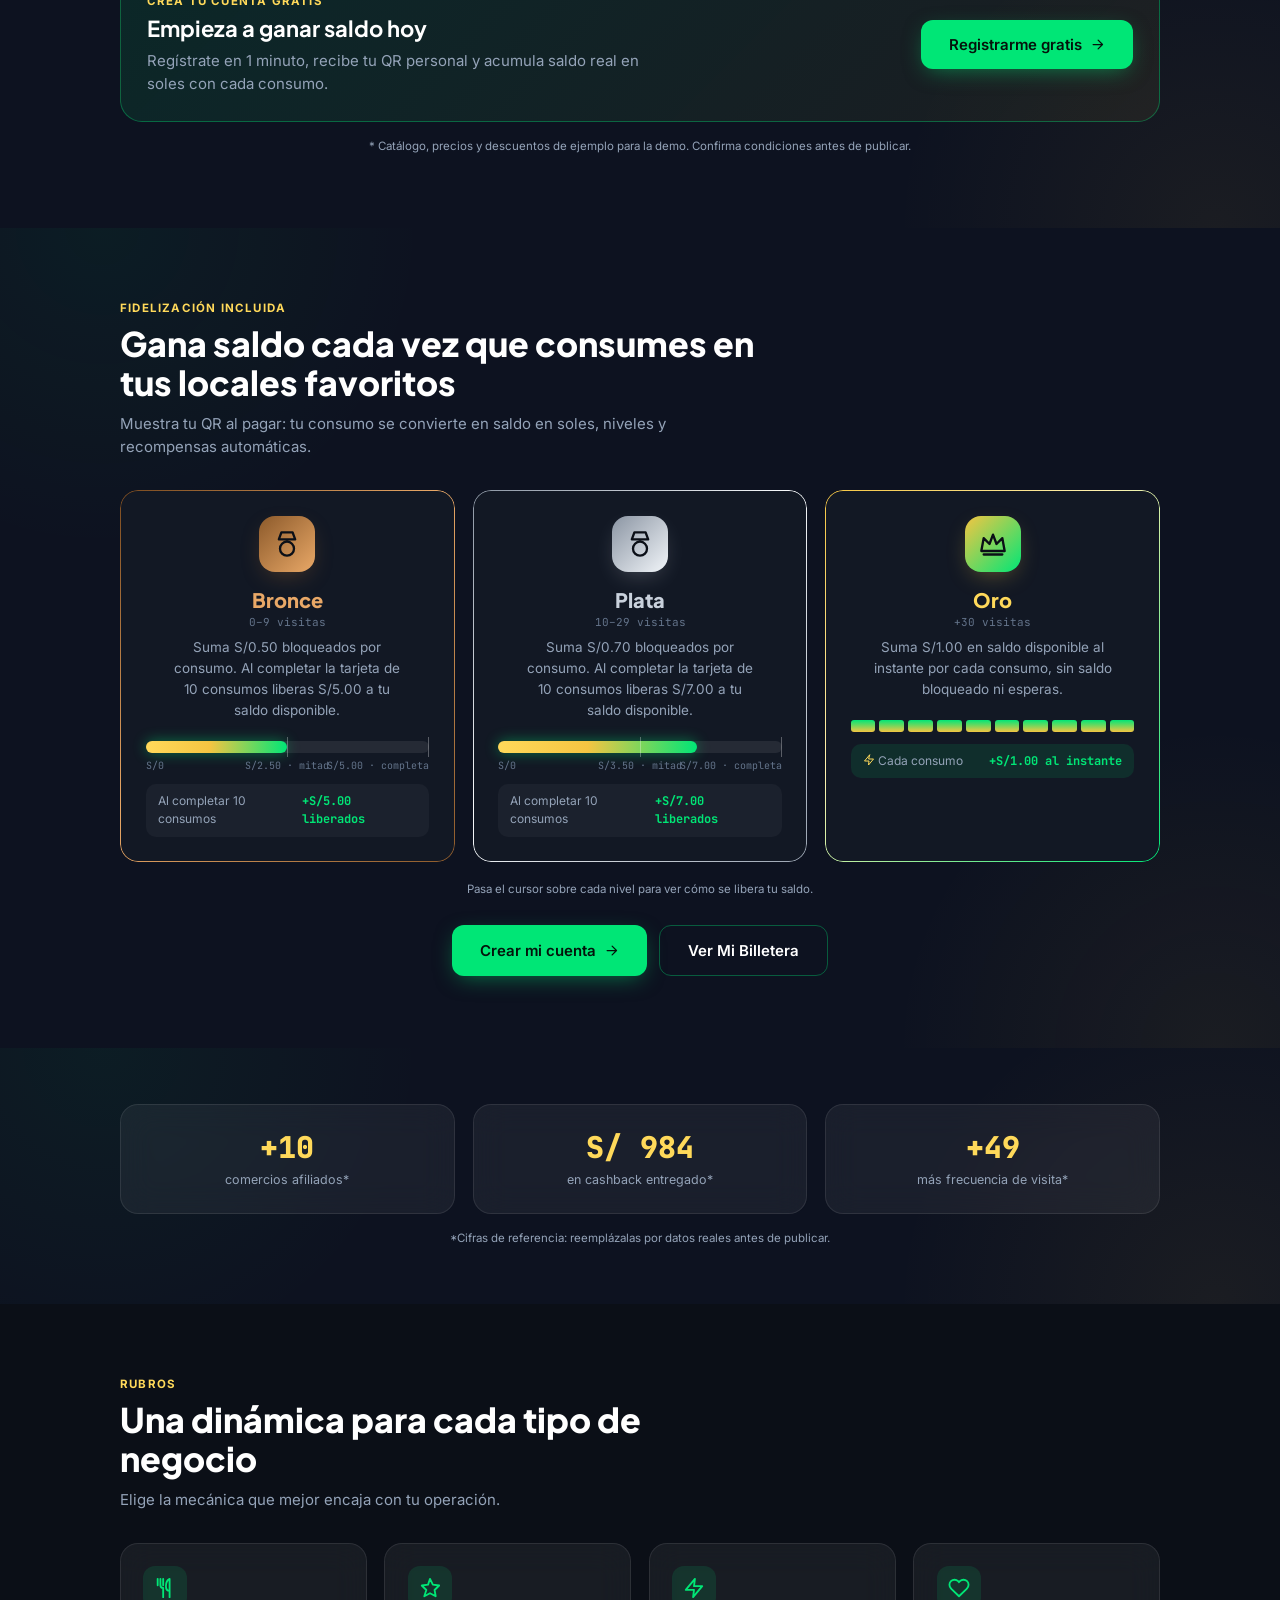
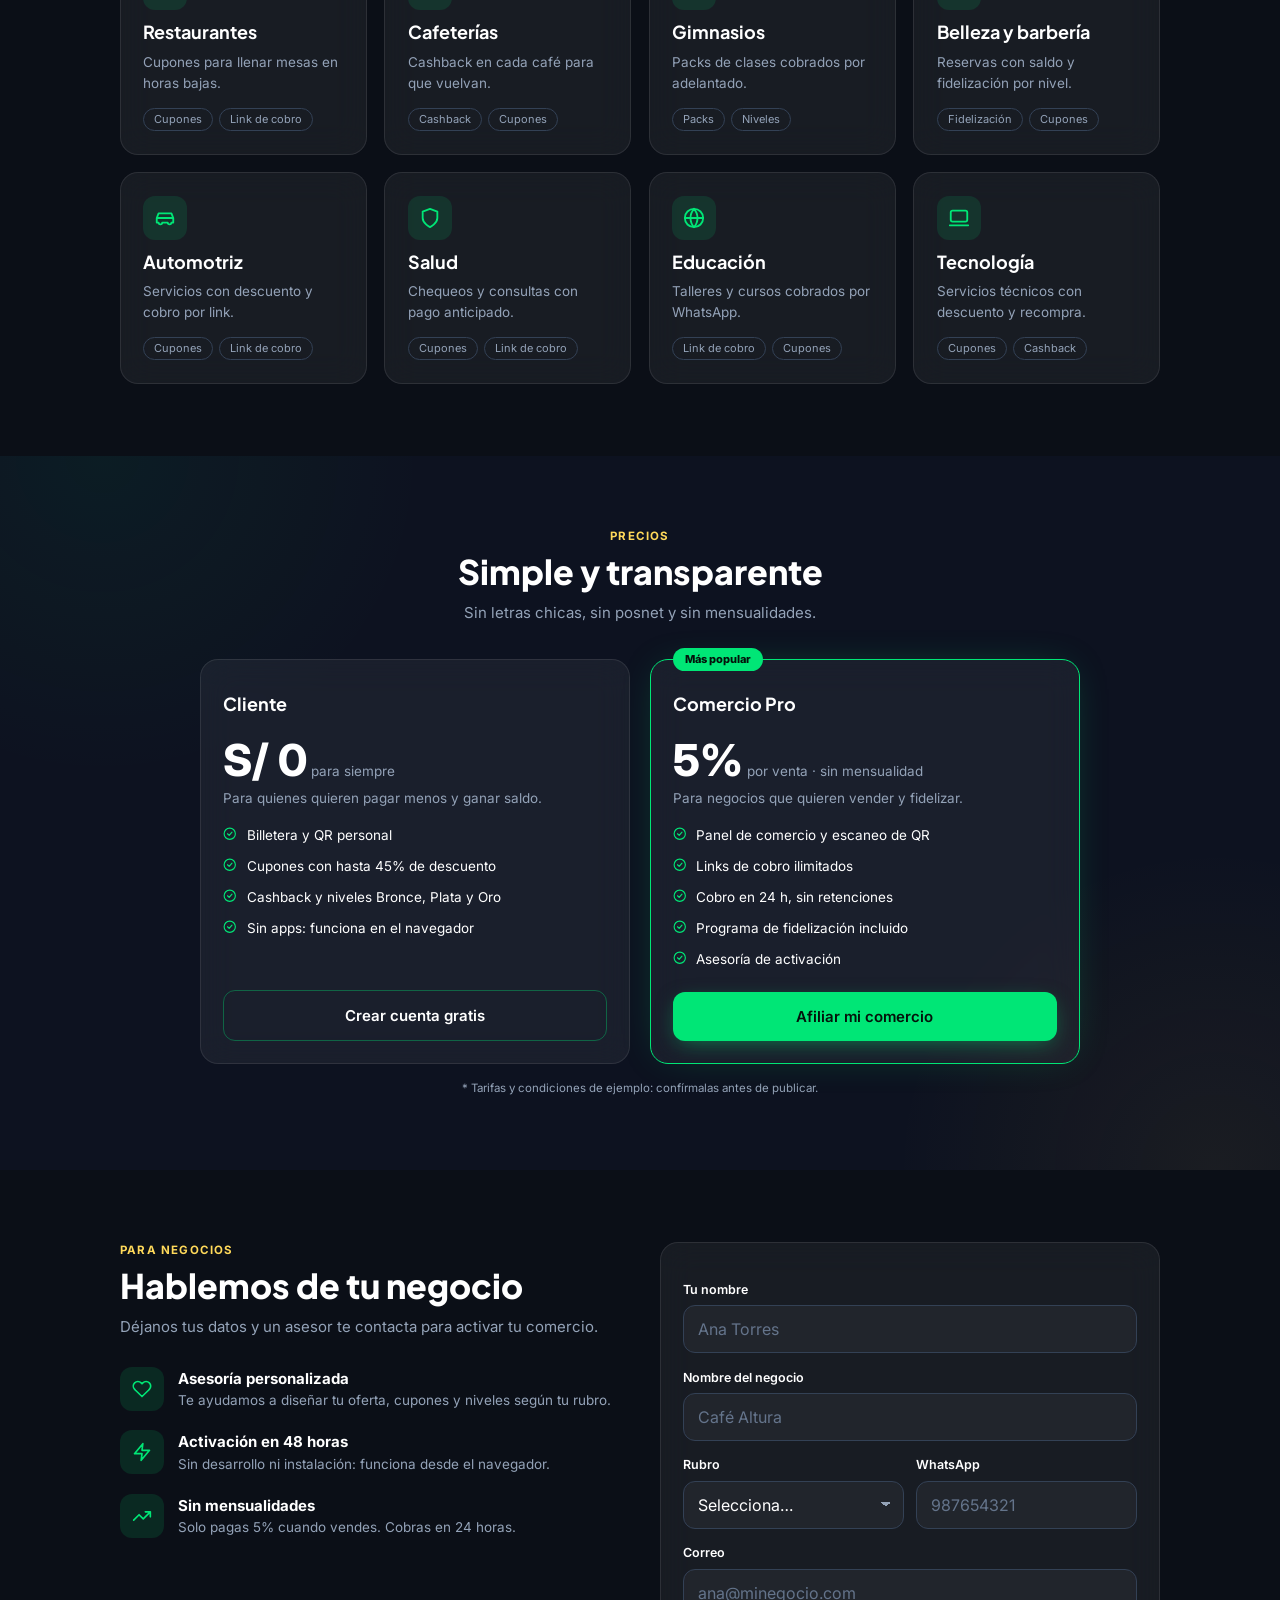
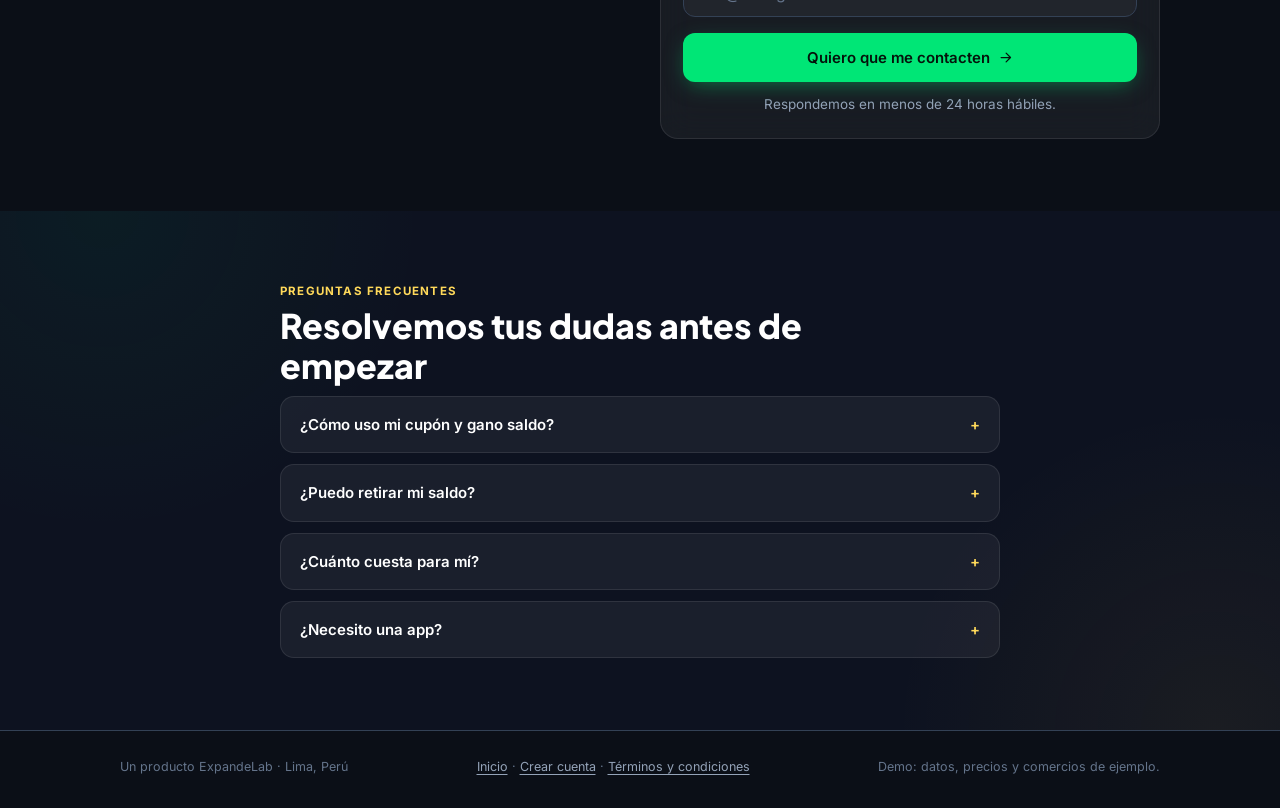
==== commit 2652d30e: "index.html" ====
--- a/index.html
+++ b/index.html
@@ -334,7 +334,8 @@
 @media(max-width:1000px){.flow,.rb{grid-template-columns:1fr 1fr}.lead2{grid-template-columns:1fr}}
 @media(max-width:640px){.flow,.rb,.pr,.two{grid-template-columns:1fr}}
 #precios h2{max-width:none;text-align:center}#precios .eyebrow{text-align:center}
-</style>[data-theme=light] .mk b{color:#e9eef5}
+[data-theme=light] .mk,[data-theme=light] .pill-n{color:#fff}[data-theme=light] .mk>b,[data-theme=light] .mk .bal,[data-theme=light] .pill-n{color:#fff}[data-theme=light] .mk .bal{color:var(--em)}[data-theme=light] .pill-n b{color:#00e676!important}
+</style>
 
 </head>
 <body class="em lp" data-aud="c">
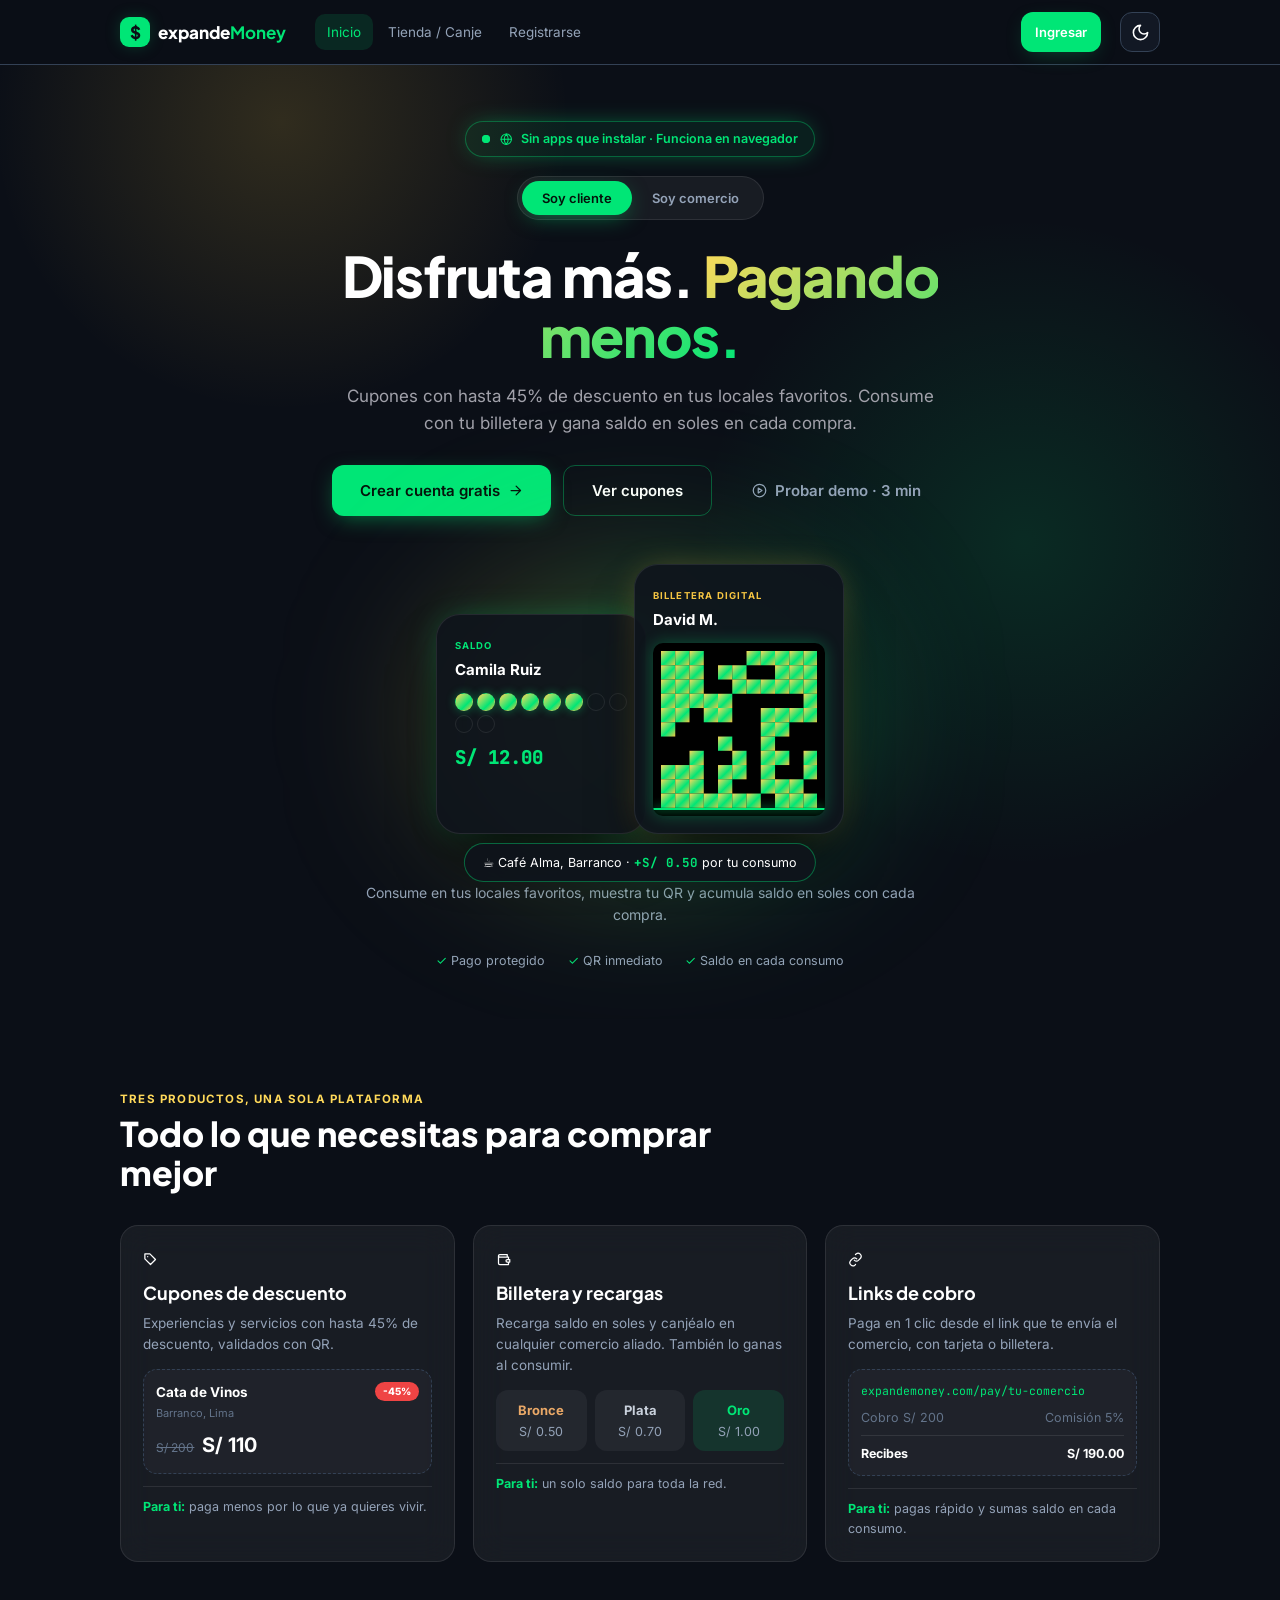
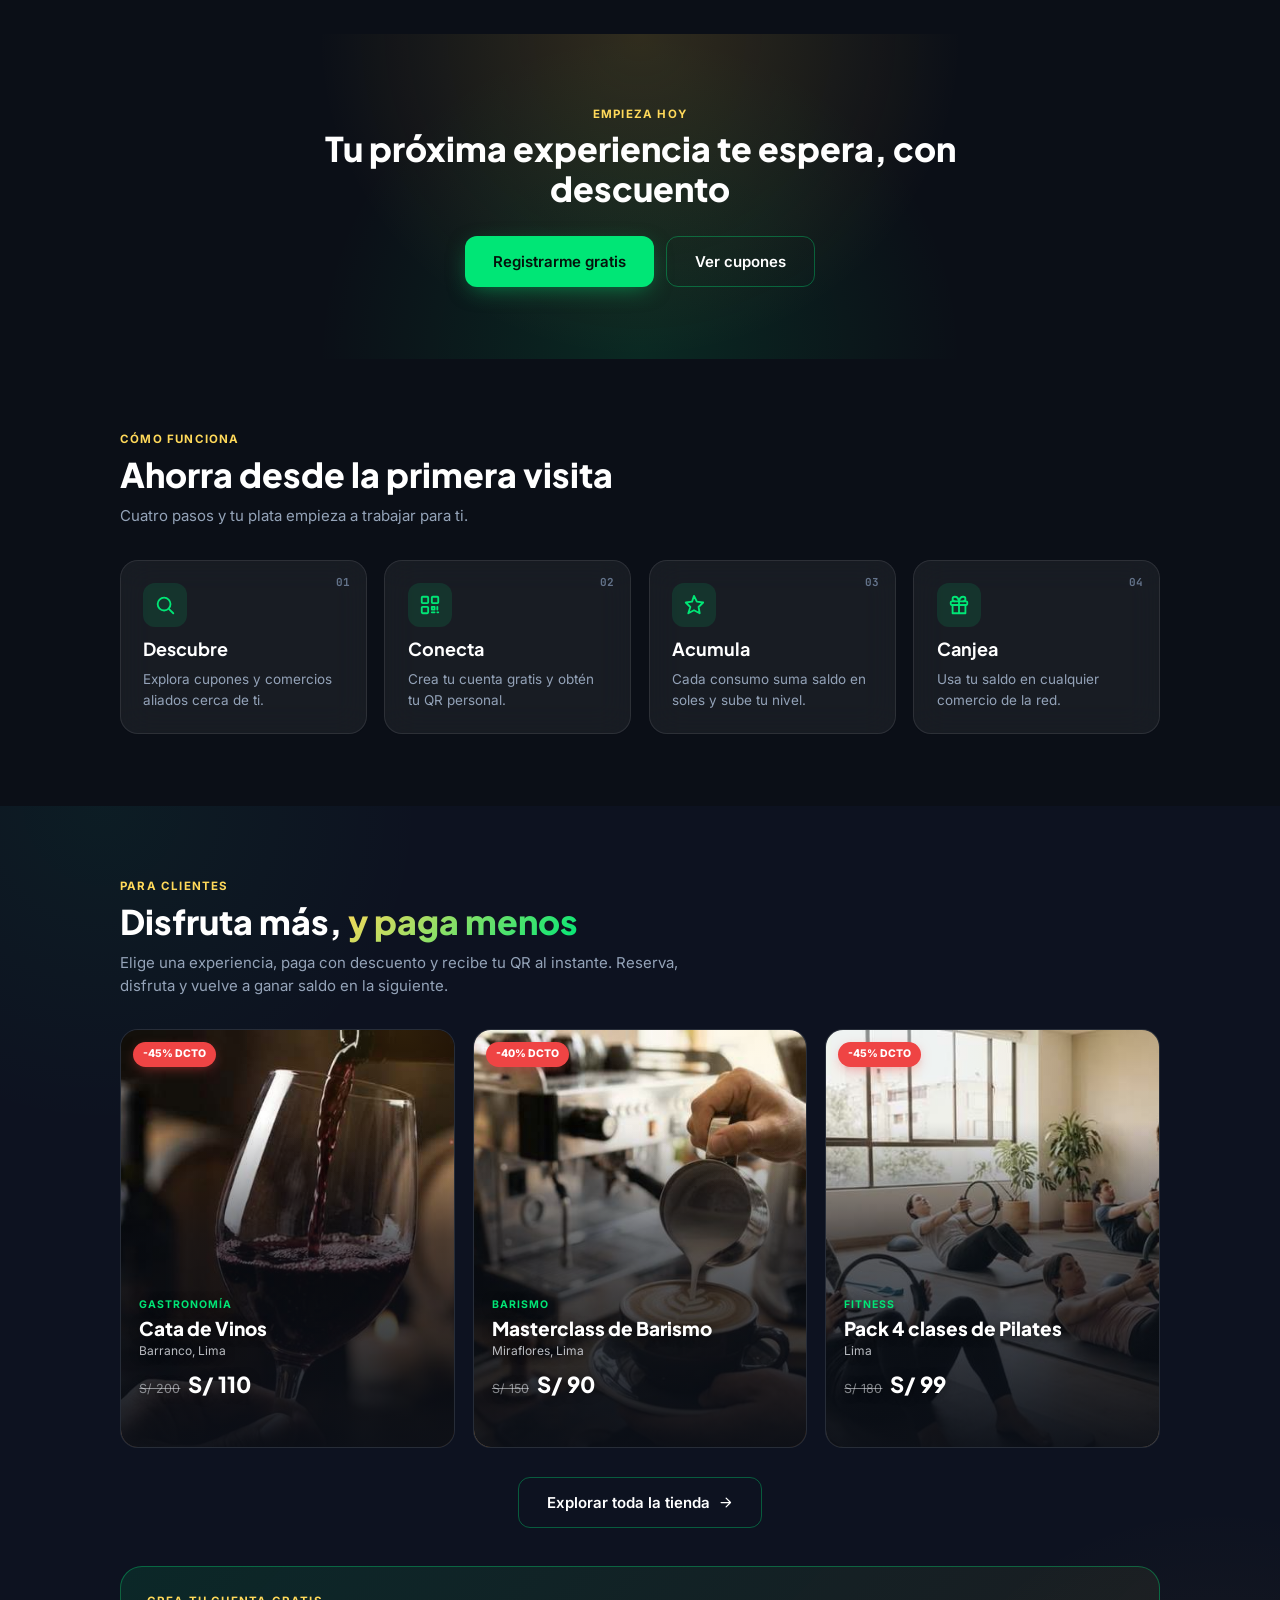
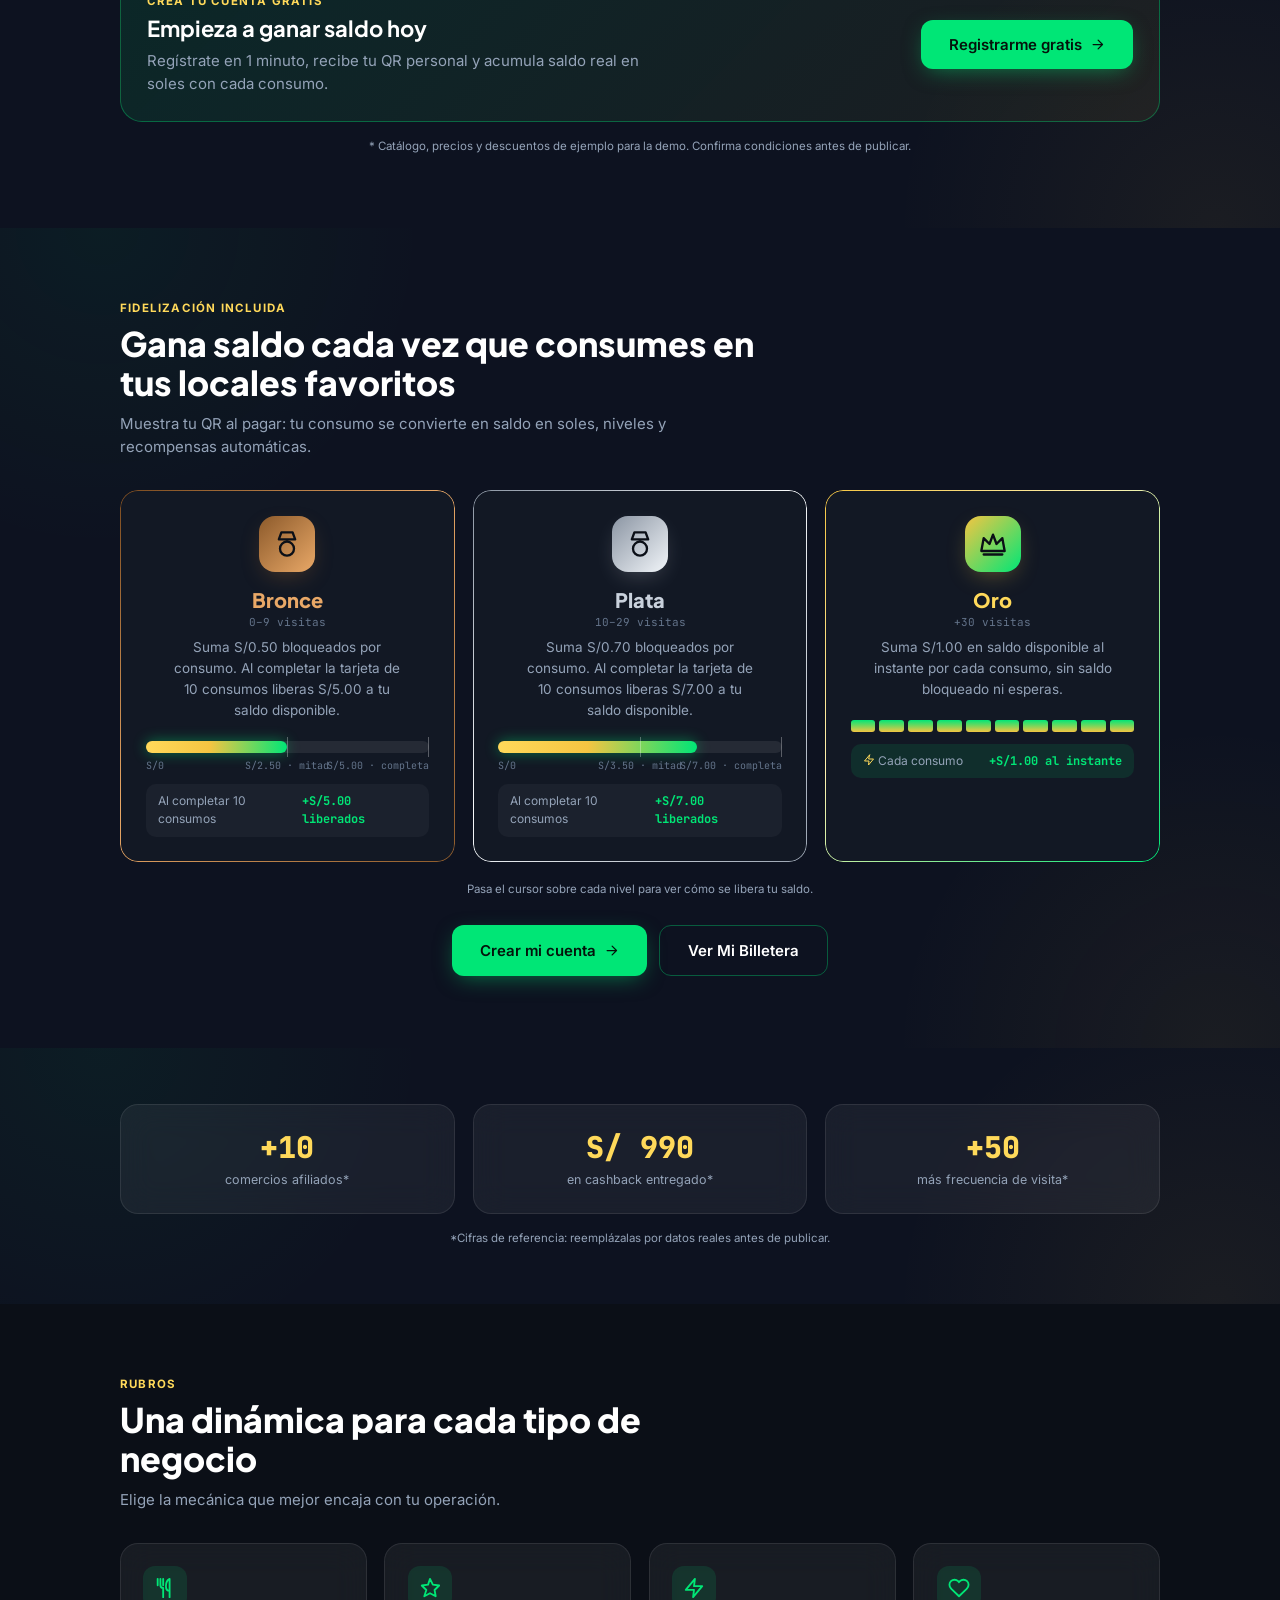
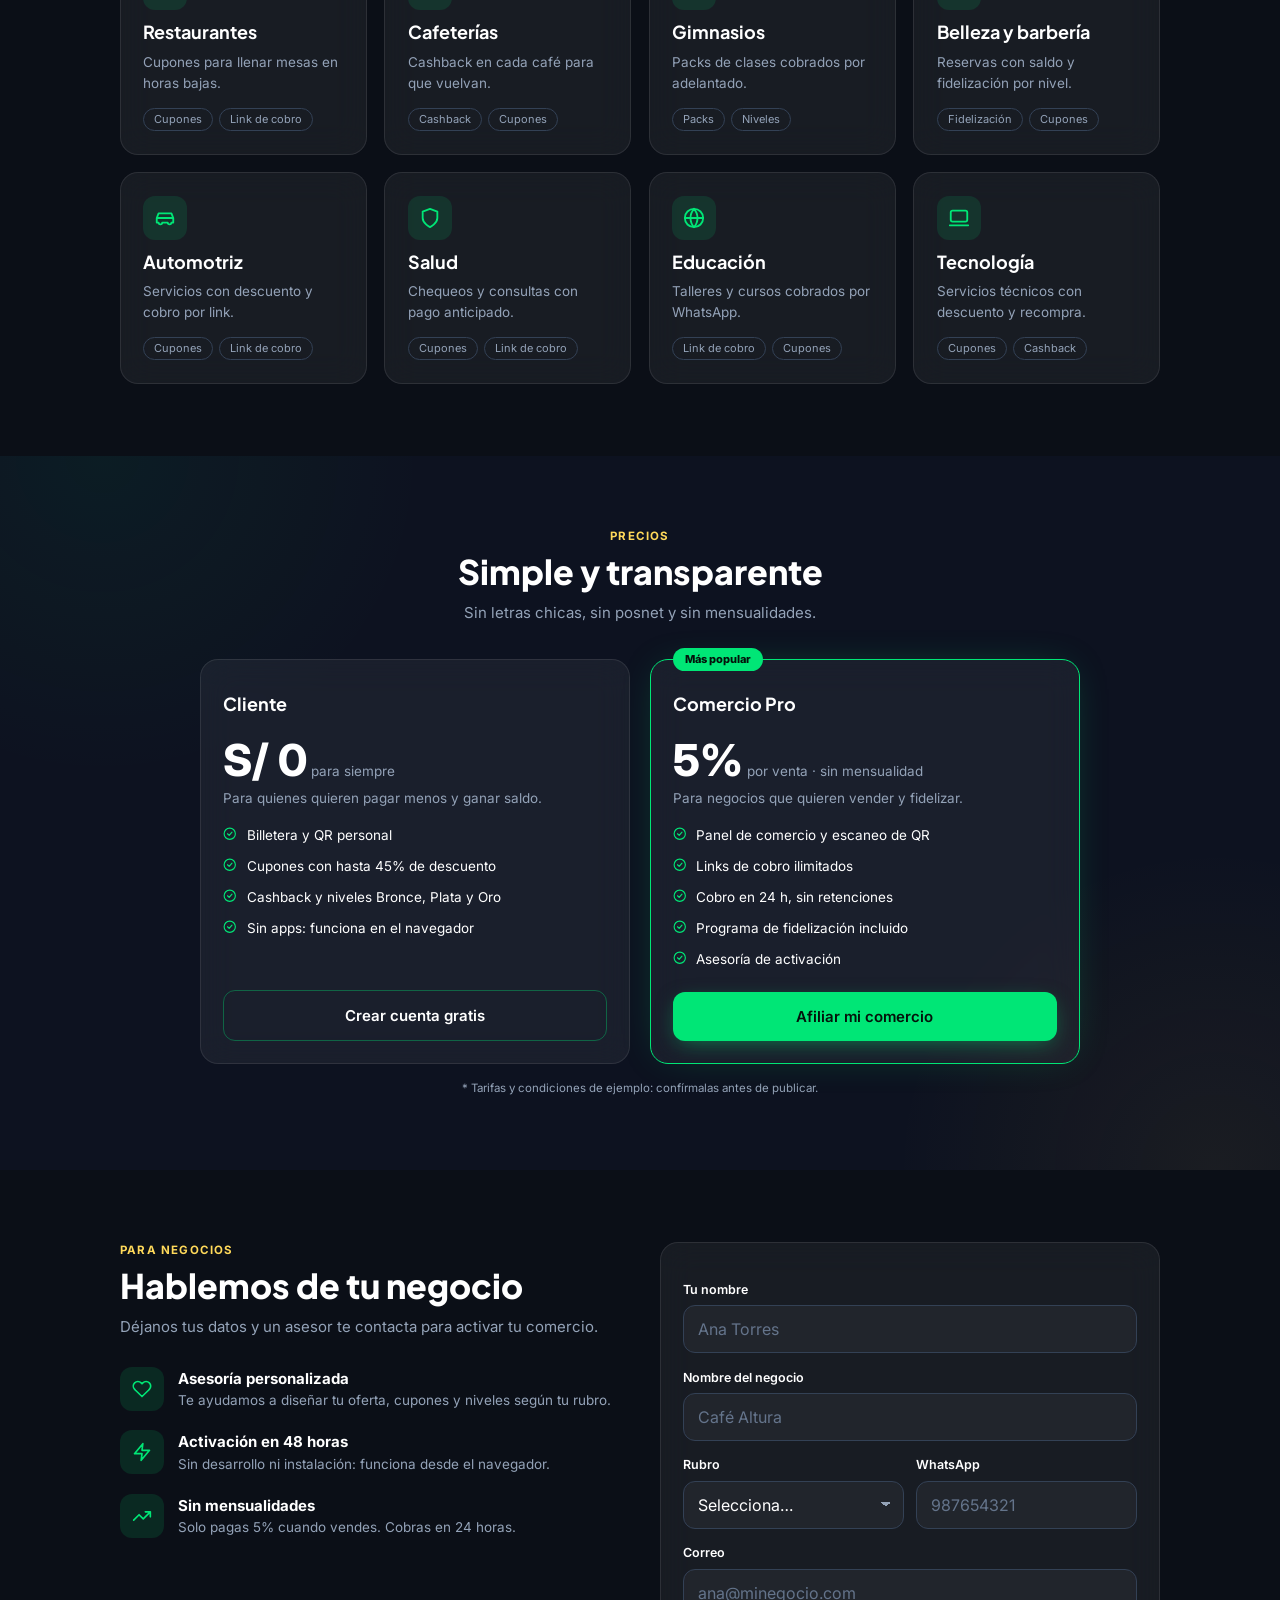
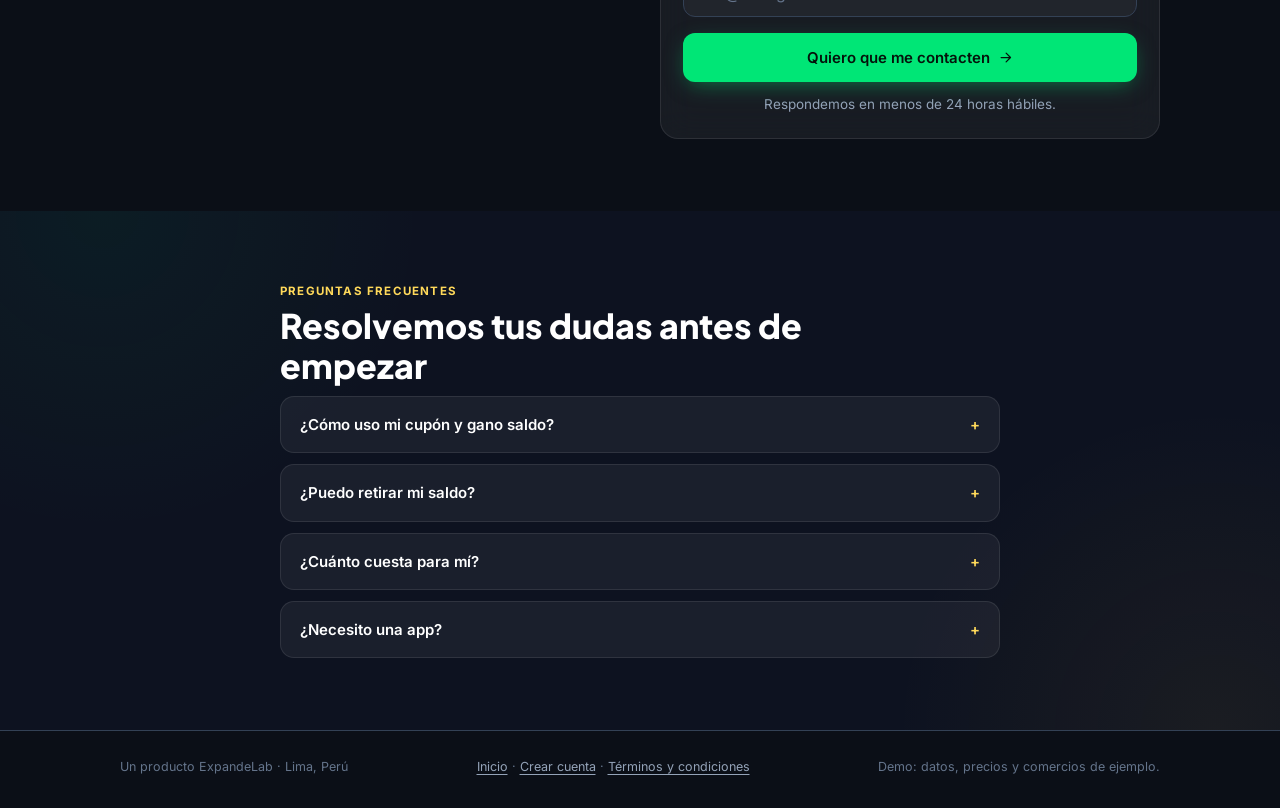
==== commit 2f28b863: "index.html" ====
--- a/index.html
+++ b/index.html
@@ -48,7 +48,7 @@
   .enav.open .enl{display:flex}
   .enl a{padding:14px 12px;font-size:15px;min-height:48px;display:flex;align-items:center}
 }
-@media(max-width:520px){.eauth a.btn{display:none}.walchip small{display:none}}
+@media(max-width:520px){.walchip small{display:none}.eauth .btn.sm{padding:8px 12px}}
 
 /* ===== BOTONES / FORMS ===== */
 .btn{position:relative;display:inline-flex;align-items:center;justify-content:center;gap:8px;border:0;border-radius:var(--r-md);padding:12px 20px;font:600 14px 'Inter',sans-serif;cursor:pointer;transition:transform .2s,background .2s,box-shadow .2s,border-color .2s;text-align:center;min-height:46px;white-space:nowrap}
@@ -726,7 +726,7 @@
 function renderAuth(){
   const el=$('#eauth');if(!el)return;
   if(S.auth&&S.user){el.innerHTML=`<a class="walchip" href="dashboard.html" aria-label="Tu saldo disponible: ${money(S.disp)}. Ir a Mi Billetera"><small>Disponible</small><b id="nav-bal">${money(S.disp)}</b></a><button class="btn btn-e sm" type="button" data-recharge="" aria-label="Recargar saldo">${ic('wallet')}<span class="rlb">Recargar</span></button><button class="btn btn-o sm out" type="button" data-logout aria-label="Cerrar sesi\u00f3n">${ic('logout')}<span class="olb">Salir</span></button>`}
-  else el.innerHTML=`<a class="btn btn-o sm" href="login.html">Ingresar</a><a class="btn btn-e sm" href="signup.html">Crear cuenta</a>`;
+  else el.innerHTML=`<a class="btn btn-e sm" href="login.html">Ingresar</a>`;
 }
 EM.renderAuth=renderAuth;
 
